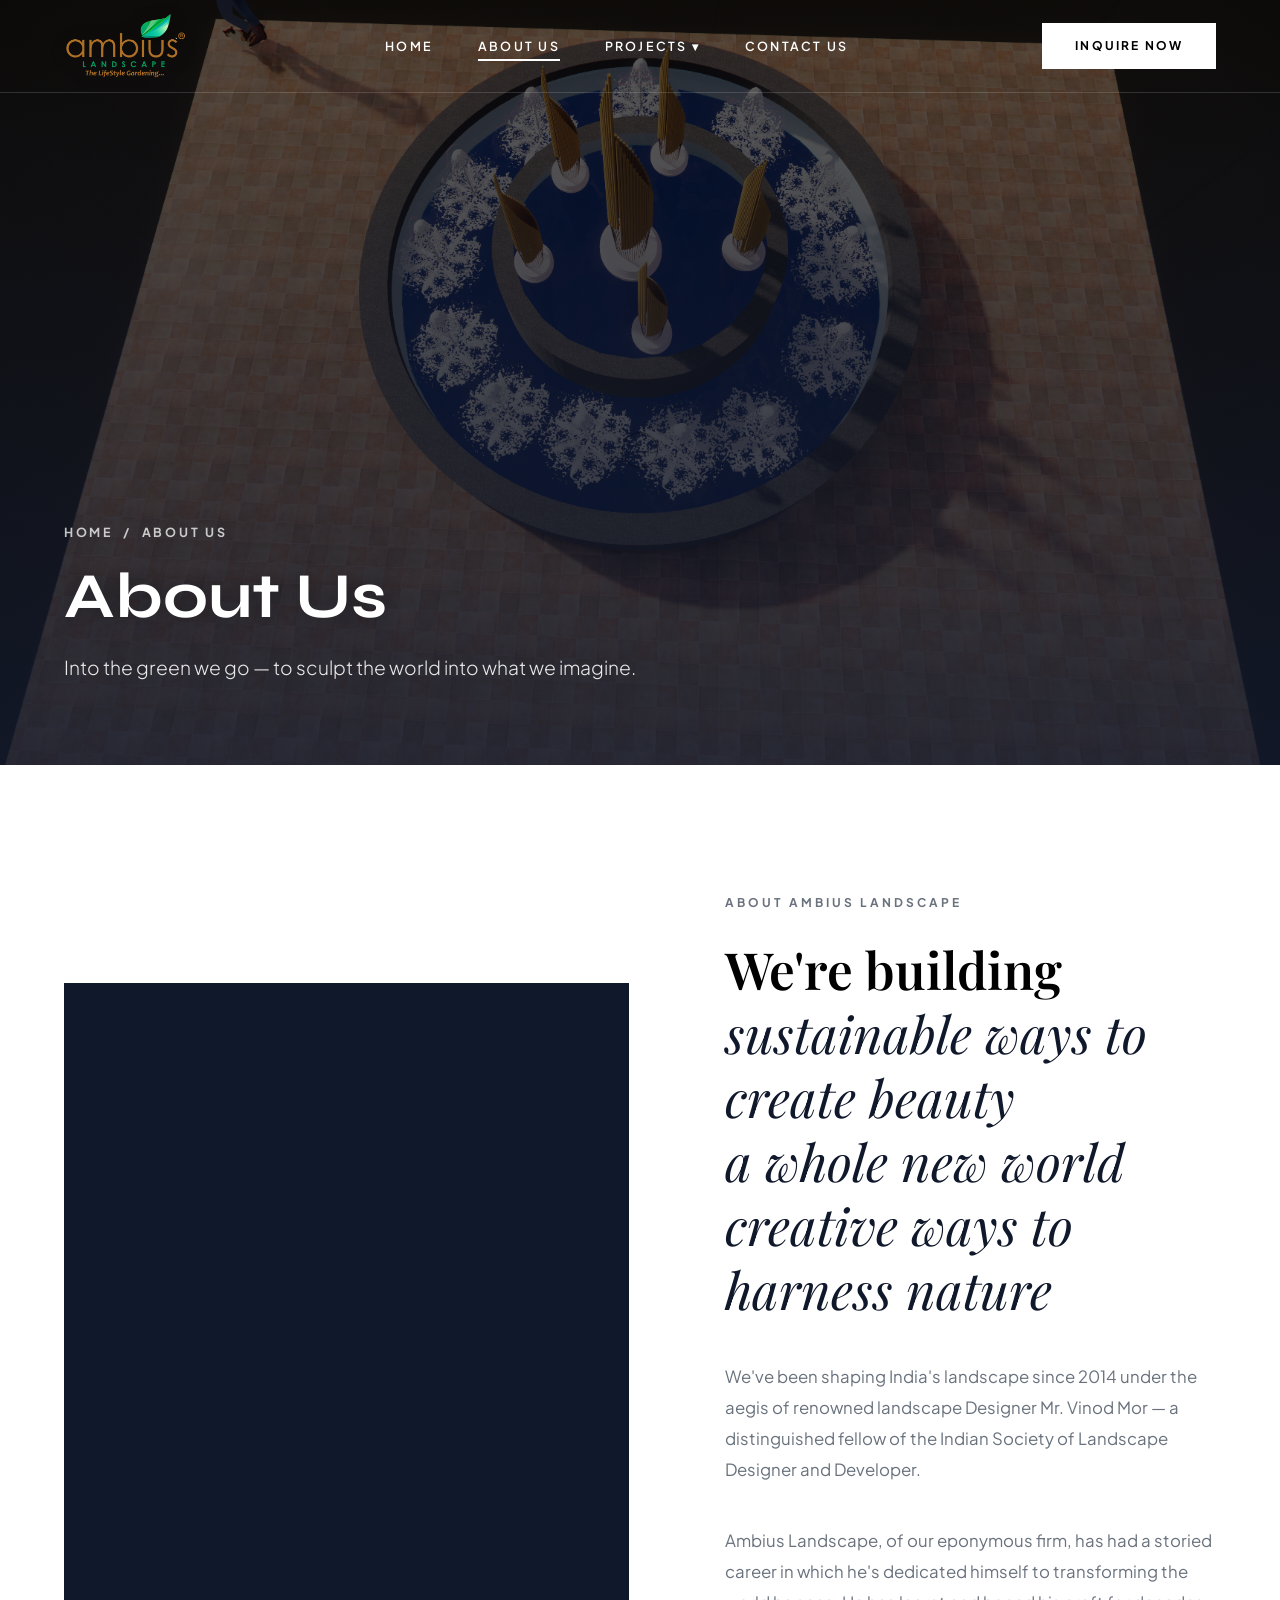
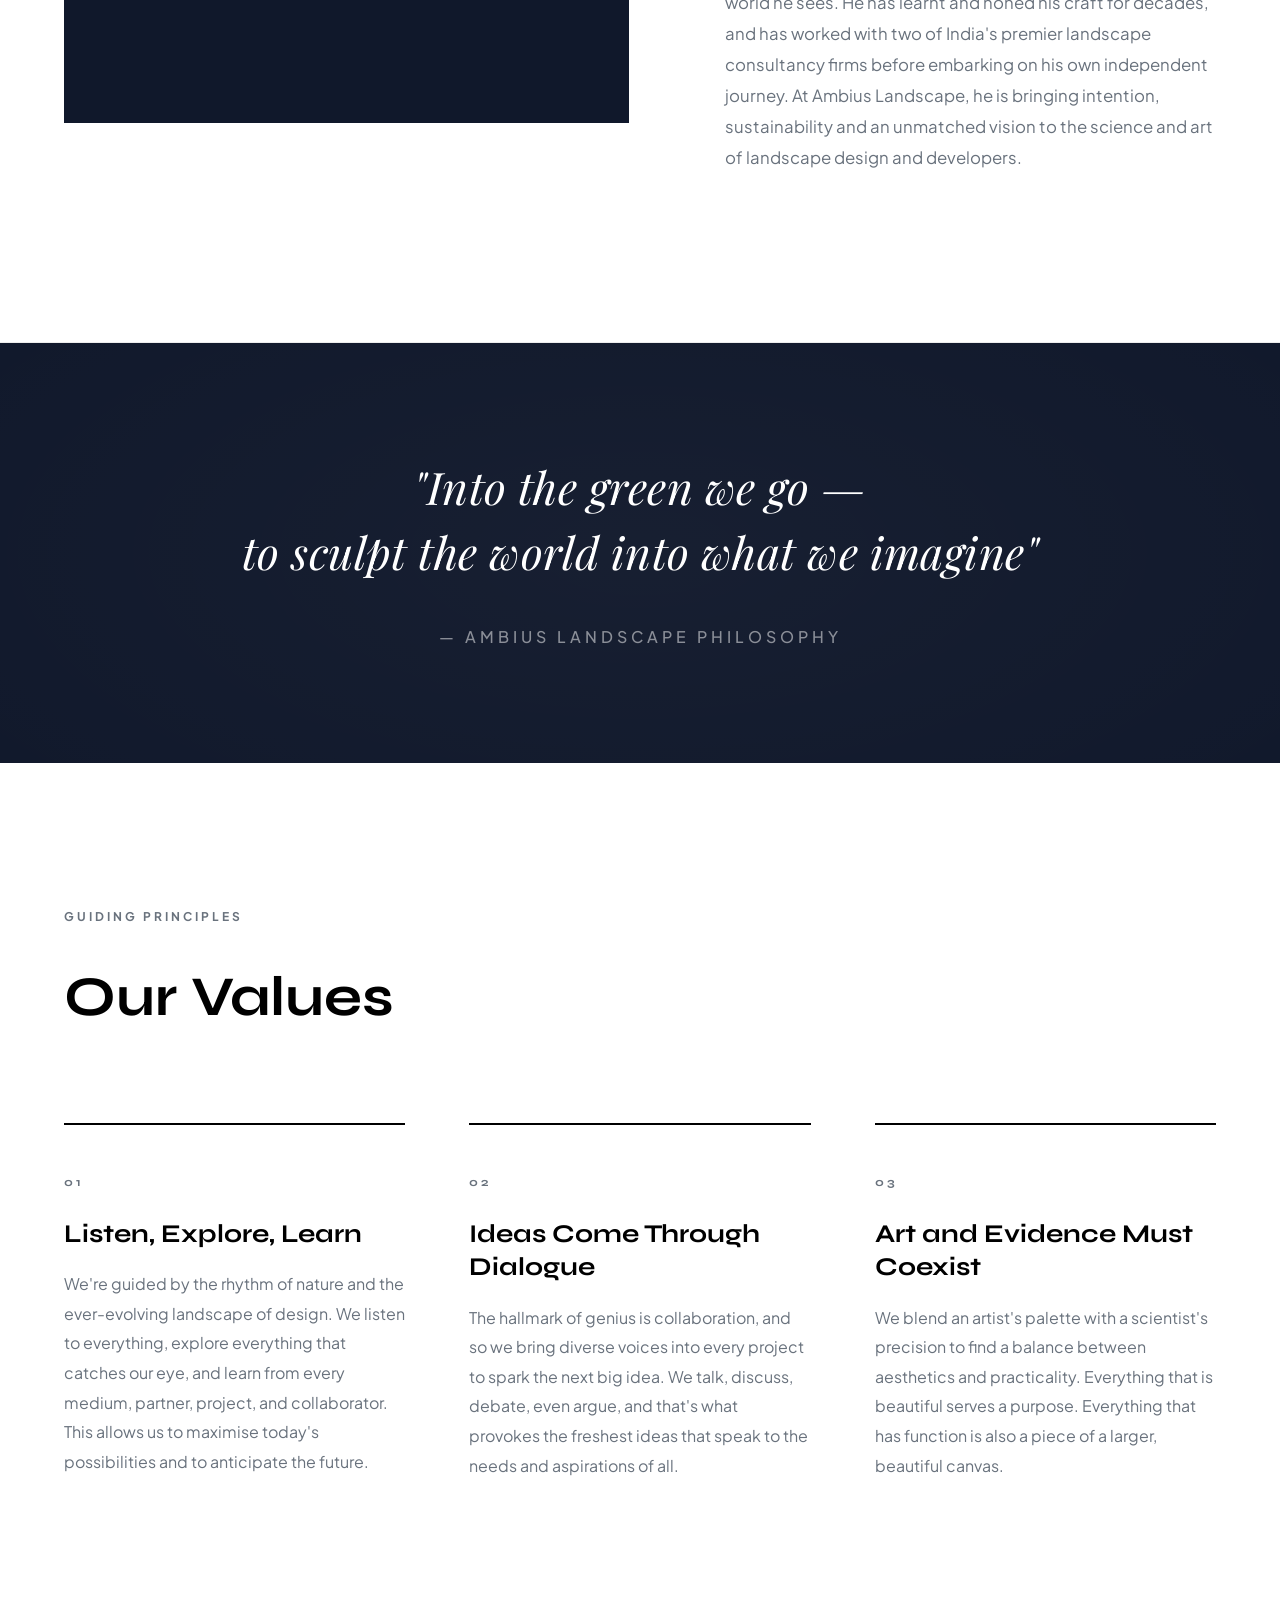
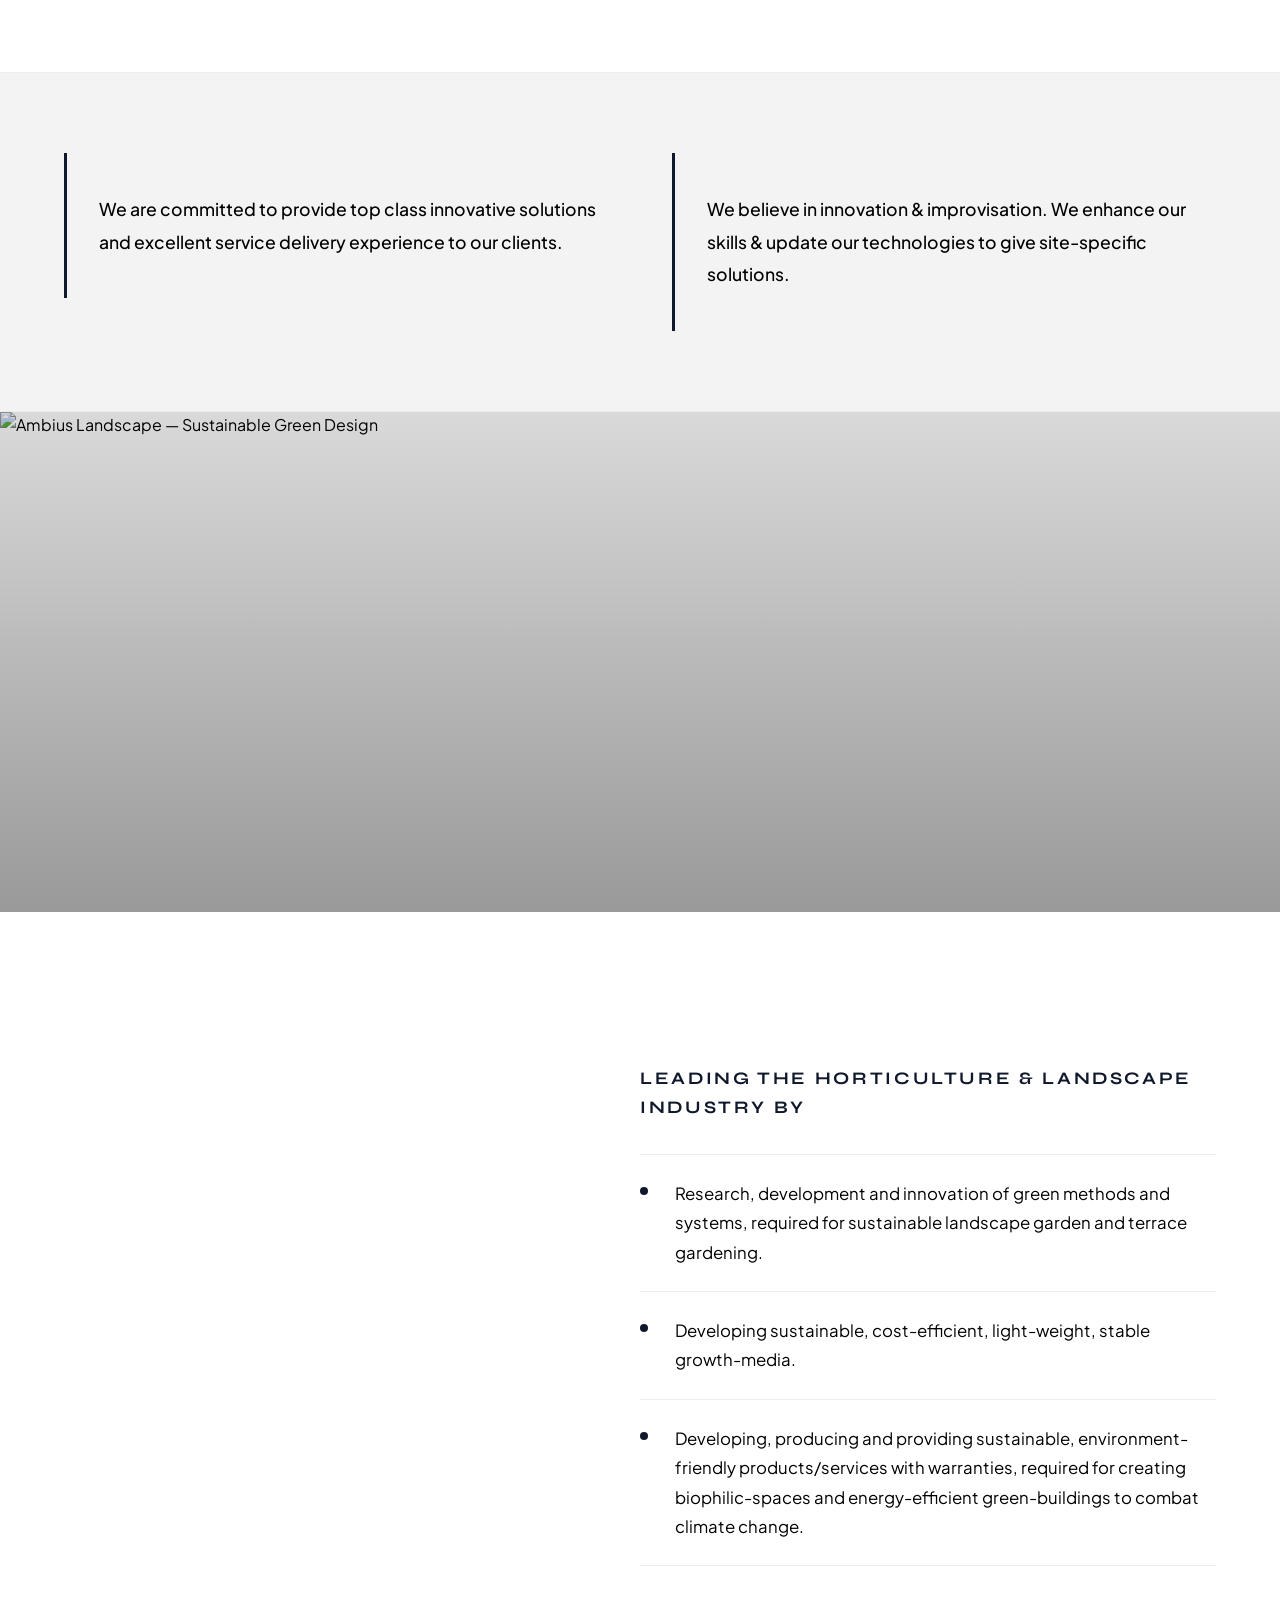
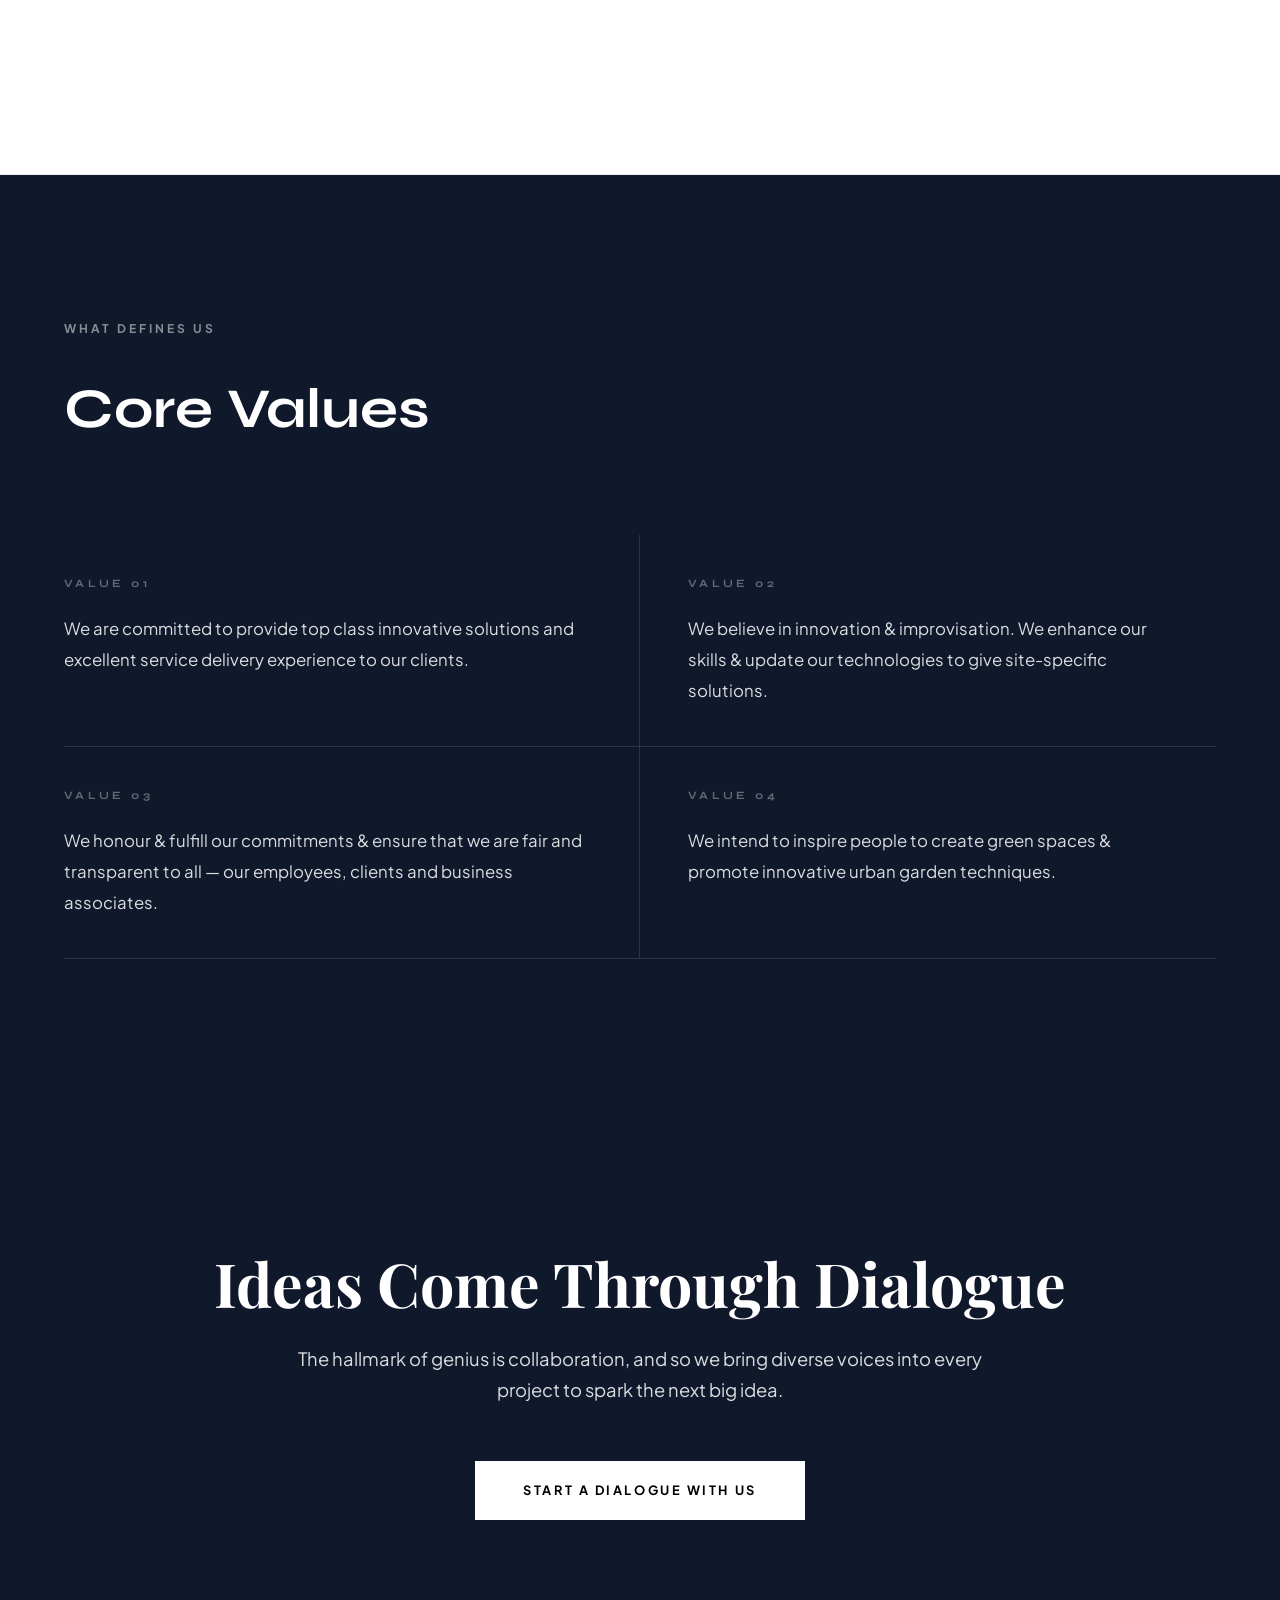
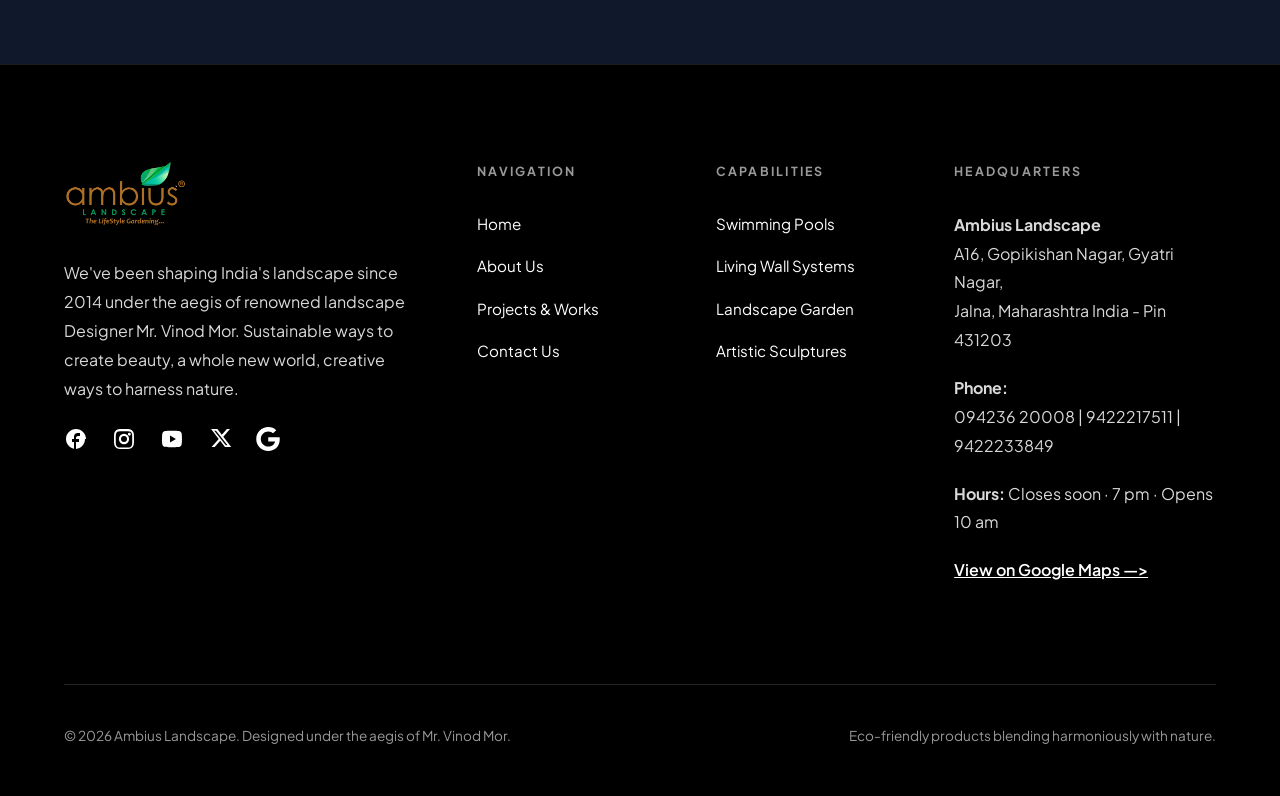
==== about.html @ 769fa080 "first commit" ====
<!DOCTYPE html>
<html lang="en">
<head>
    <meta charset="UTF-8">
    <meta name="viewport" content="width=device-width, initial-scale=1.0">
    <title>About Us | Ambius Landscape - Designed Under Mr. Vinod Mor</title>
    <meta name="description" content="We're building sustainable ways to create beauty, a whole new world, and creative ways to harness nature. Shaping India's landscape since 2014 under Mr. Vinod Mor.">
    <link rel="stylesheet" href="style.css">
    <style>
        /* ===== ABOUT PAGE SPECIFIC STYLES ===== */

        /* --- Poetic Statement Banner --- */
        .about-poetic-banner {
            padding: 7rem 5%;
            background: var(--color-navy);
            text-align: center;
            position: relative;
            overflow: hidden;
        }
        .about-poetic-banner::before {
            content: '';
            position: absolute;
            top: -50%;
            left: -25%;
            width: 150%;
            height: 200%;
            background: radial-gradient(ellipse at center, rgba(255,255,255,0.03) 0%, transparent 70%);
            pointer-events: none;
        }
        .about-poetic-banner .poetic-text {
            font-family: var(--font-serif);
            font-size: 2.8rem;
            font-weight: 400;
            font-style: italic;
            color: var(--color-white);
            line-height: 1.45;
            max-width: 800px;
            margin: 0 auto;
            letter-spacing: 0.01em;
        }
        .about-poetic-banner .poetic-sub {
            font-family: var(--font-main);
            font-size: 1rem;
            font-weight: 500;
            letter-spacing: 0.25em;
            text-transform: uppercase;
            color: rgba(255,255,255,0.5);
            margin-top: 2.5rem;
        }

        /* --- Our Values Section --- */
        .about-values-section {
            padding: 9rem 5%;
            background: var(--color-white);
            border-bottom: 1px solid var(--color-border);
        }
        .about-values-header {
            max-width: 700px;
            margin-bottom: 5rem;
        }
        .about-values-header h2 {
            font-family: var(--font-heading);
            font-size: 3.5rem;
            color: var(--color-black);
            margin-bottom: 1rem;
        }
        .about-values-grid {
            display: grid;
            grid-template-columns: repeat(3, 1fr);
            gap: 4rem;
            max-width: 1450px;
            margin: 0 auto;
        }
        .about-value-card {
            position: relative;
            padding: 3rem 0;
            border-top: 2px solid var(--color-black);
        }
        .about-value-card .value-number {
            font-family: var(--font-heading);
            font-size: 0.75rem;
            font-weight: 700;
            letter-spacing: 0.25em;
            text-transform: uppercase;
            color: var(--color-muted);
            margin-bottom: 1.5rem;
            display: block;
        }
        .about-value-card h3 {
            font-family: var(--font-heading);
            font-size: 1.6rem;
            font-weight: 700;
            color: var(--color-black);
            margin-bottom: 1.2rem;
            line-height: 1.3;
        }
        .about-value-card p {
            font-size: 1rem;
            color: var(--color-muted);
            line-height: 1.85;
        }

        /* --- Commitment Strip --- */
        .about-commitment-strip {
            padding: 5rem 5%;
            background: var(--color-surface-1);
            border-bottom: 1px solid var(--color-border);
        }
        .commitment-grid {
            display: grid;
            grid-template-columns: 1fr 1fr;
            gap: 4rem;
            max-width: 1450px;
            margin: 0 auto;
            align-items: start;
        }
        .commitment-card {
            padding: 2.5rem 0;
            border-left: 3px solid var(--color-navy);
            padding-left: 2rem;
        }
        .commitment-card p {
            font-size: 1.1rem;
            color: var(--color-text-main);
            line-height: 1.85;
            font-weight: 500;
        }

        /* --- Mission Section --- */
        .about-mission-section {
            padding: 9rem 5%;
            background: var(--color-white);
            border-bottom: 1px solid var(--color-border);
        }
        .mission-layout {
            display: grid;
            grid-template-columns: 1fr 1.2fr;
            gap: 6rem;
            max-width: 1450px;
            margin: 0 auto;
            align-items: start;
        }
        .mission-left {
            position: sticky;
            top: 120px;
        }
        .mission-left h2 {
            font-family: var(--font-heading);
            font-size: 3.5rem;
            color: var(--color-black);
            margin-bottom: 2rem;
            line-height: 1.15;
        }
        .mission-left .mission-statement {
            font-size: 1.15rem;
            color: var(--color-muted);
            line-height: 1.85;
            margin-bottom: 2rem;
        }
        .mission-right {
            padding-top: 0.5rem;
        }
        .mission-right h3 {
            font-family: var(--font-heading);
            font-size: 1.1rem;
            font-weight: 700;
            letter-spacing: 0.15em;
            text-transform: uppercase;
            color: var(--color-navy);
            margin-bottom: 2rem;
        }
        .mission-bullet-list {
            list-style: none;
            padding: 0;
            margin: 0 0 4rem 0;
        }
        .mission-bullet-list li {
            position: relative;
            padding: 1.5rem 0 1.5rem 2.2rem;
            font-size: 1.05rem;
            color: var(--color-text-main);
            line-height: 1.75;
            border-bottom: 1px solid var(--color-border);
        }
        .mission-bullet-list li:first-child {
            border-top: 1px solid var(--color-border);
        }
        .mission-bullet-list li::before {
            content: '';
            position: absolute;
            left: 0;
            top: 2rem;
            width: 8px;
            height: 8px;
            background: var(--color-navy);
            border-radius: 50%;
        }

        /* --- Core Values Section --- */
        .about-core-values-section {
            padding: 9rem 5%;
            background: var(--color-navy);
            color: var(--color-white);
        }
        .core-values-header {
            max-width: 700px;
            margin-bottom: 5rem;
        }
        .core-values-header .section-tag {
            color: rgba(255,255,255,0.5);
        }
        .core-values-header h2 {
            font-family: var(--font-heading);
            font-size: 3.5rem;
            color: var(--color-white);
            margin-bottom: 1rem;
        }
        .core-values-list {
            display: grid;
            grid-template-columns: 1fr 1fr;
            gap: 0;
            max-width: 1450px;
            margin: 0 auto;
        }
        .core-value-item {
            padding: 2.5rem 2.5rem 2.5rem 0;
            border-bottom: 1px solid rgba(255,255,255,0.12);
            position: relative;
            transition: background 0.35s ease;
        }
        .core-value-item:nth-child(odd) {
            border-right: 1px solid rgba(255,255,255,0.12);
            padding-right: 3rem;
        }
        .core-value-item:nth-child(even) {
            padding-left: 3rem;
        }
        .core-value-item .cv-number {
            font-family: var(--font-heading);
            font-size: 0.7rem;
            font-weight: 700;
            letter-spacing: 0.3em;
            color: rgba(255,255,255,0.35);
            margin-bottom: 1.2rem;
            display: block;
        }
        .core-value-item p {
            font-size: 1.05rem;
            color: rgba(255,255,255,0.85);
            line-height: 1.85;
        }

        /* --- Image Divider --- */
        .about-image-divider {
            height: 500px;
            width: 100%;
            position: relative;
            overflow: hidden;
        }
        .about-image-divider img {
            width: 100%;
            height: 100%;
            object-fit: cover;
            display: block;
        }
        .about-image-divider .divider-overlay {
            position: absolute;
            top: 0;
            left: 0;
            width: 100%;
            height: 100%;
            background: linear-gradient(to bottom, rgba(0,0,0,0.15), rgba(0,0,0,0.4));
            display: flex;
            align-items: center;
            justify-content: center;
        }
        .about-image-divider .divider-overlay p {
            font-family: var(--font-serif);
            font-size: 2.6rem;
            color: var(--color-white);
            font-style: italic;
            text-align: center;
            max-width: 700px;
            line-height: 1.4;
            padding: 0 2rem;
        }

        /* ===== RESPONSIVE ===== */
        @media (max-width: 1100px) {
            .about-values-grid {
                grid-template-columns: 1fr;
                gap: 0;
            }
            .commitment-grid {
                grid-template-columns: 1fr;
                gap: 2rem;
            }
            .mission-layout {
                grid-template-columns: 1fr;
                gap: 3rem;
            }
            .mission-left {
                position: static;
            }
            .core-values-list {
                grid-template-columns: 1fr;
            }
            .core-value-item:nth-child(odd) {
                border-right: none;
                padding-right: 0;
            }
            .core-value-item:nth-child(even) {
                padding-left: 0;
            }
            .about-poetic-banner .poetic-text {
                font-size: 2rem;
            }
        }
        @media (max-width: 768px) {
            .about-values-header h2,
            .mission-left h2,
            .core-values-header h2 {
                font-size: 2.2rem;
            }
            .about-poetic-banner {
                padding: 5rem 4%;
            }
            .about-poetic-banner .poetic-text {
                font-size: 1.5rem;
            }
            .about-poetic-banner .poetic-sub {
                font-size: 0.8rem;
            }
            .about-values-section {
                padding: 4rem 4%;
            }
            .about-values-header {
                margin-bottom: 3rem;
            }
            .about-value-card {
                padding: 2rem 0;
            }
            .about-value-card h3 {
                font-size: 1.3rem;
            }
            .about-value-card p {
                font-size: 0.9rem;
            }
            .about-commitment-strip {
                padding: 3rem 4%;
            }
            .commitment-card {
                padding: 1.5rem 0 1.5rem 1.5rem;
            }
            .commitment-card p {
                font-size: 0.95rem;
            }
            .about-image-divider {
                height: 300px;
            }
            .about-image-divider .divider-overlay p {
                font-size: 1.5rem;
            }
            .about-mission-section {
                padding: 4rem 4%;
            }
            .mission-left h2 {
                font-size: 2.2rem;
            }
            .mission-left .mission-statement {
                font-size: 1rem;
            }
            .mission-right h3 {
                font-size: 0.95rem;
            }
            .mission-bullet-list li {
                font-size: 0.92rem;
                padding: 1.2rem 0 1.2rem 1.8rem;
            }
            .about-core-values-section {
                padding: 4rem 4%;
            }
            .core-values-header {
                margin-bottom: 3rem;
            }
            .core-value-item {
                padding: 2rem 0;
            }
            .core-value-item p {
                font-size: 0.92rem;
            }
        }
        @media (max-width: 480px) {
            .about-values-header h2,
            .mission-left h2,
            .core-values-header h2 {
                font-size: 1.8rem;
            }
            .about-poetic-banner .poetic-text {
                font-size: 1.25rem;
            }
            .about-image-divider {
                height: 240px;
            }
            .about-image-divider .divider-overlay p {
                font-size: 1.2rem;
            }
            .about-value-card h3 {
                font-size: 1.15rem;
            }
        }
    </style>
</head>
<body>

    <!-- 1-SECOND SOOTHING MINIMALIST LOADING SCREEN -->
    <div id="ambius-loader">
        <div class="loader-content">
            <h1 class="loader-title">Ambius</h1>
        </div>
    </div>

    <!-- TRANSPARENT NAVBAR -->
    <nav class="navbar">
        <a href="index.html" class="nav-brand">
            <img src="ambius-data/1logo.png" alt="Ambius Logo" class="nav-logo-img" onerror="this.style.display='none'">
        </a>
        <ul class="nav-links">
            <li><a href="index.html" class="nav-link">Home</a></li>
            <li><a href="about.html" class="nav-link active">About Us</a></li>
            <li class="nav-dropdown">
                <a href="swimming-pools.html" class="nav-link">Projects ▾</a>
                <ul class="dropdown-menu">
                    <li><a href="swimming-pools.html">Swimming Pools</a></li>
                    <li><a href="water-fountains.html">Water Fountains</a></li>
                    <li><a href="sculptures.html">Artistic Sculptures</a></li>
                    <li><a href="planter-pots.html">Planter Pots</a></li>
                    <li><a href="gardening.html">Gardening</a></li>
                    <li><a href="landscape-design.html">Landscape Design</a></li>
                    <li><a href="living-wall-systems.html">Living Wall Systems</a></li>
                </ul>
            </li>
            <li><a href="contact.html" class="nav-link">Contact Us</a></li>
        </ul>
        <a href="contact.html" class="nav-cta">Inquire Now</a>
        <button class="nav-hamburger" aria-label="Toggle Menu">
            <span></span>
            <span></span>
            <span></span>
        </button>
    </nav>

    <!-- MOBILE NAVIGATION OVERLAY -->
    <div class="mobile-nav-overlay" id="mobile-nav-overlay">
        <a href="index.html">Home</a>
        <a href="about.html" class="active">About Us</a>
        <a href="swimming-pools.html">Projects</a>
        <a href="swimming-pools.html" class="mobile-sublink">- Swimming Pools</a>
        <a href="water-fountains.html" class="mobile-sublink">- Water Fountains</a>
        <a href="sculptures.html" class="mobile-sublink">- Artistic Sculptures</a>
        <a href="planter-pots.html" class="mobile-sublink">- Planter Pots</a>
        <a href="gardening.html" class="mobile-sublink">- Gardening</a>
        <a href="landscape-design.html" class="mobile-sublink">- Landscape Design</a>
        <a href="living-wall-systems.html" class="mobile-sublink">- Living Wall Systems</a>
        <a href="contact.html">Contact Us</a>
        <a href="contact.html">Inquire Now</a>
    </div>

    <!-- ==========================================================================
         55vh ARCHITECTURAL PAGE HERO WITH BACKGROUND IMAGE & BREADCRUMB
         ========================================================================== -->
    <header class="page-hero-banner">
        <img src="ambius-data/website data/landscape design/landdesign6.png" alt="About Us" class="page-hero-bg">
        <div class="page-hero-overlay"></div>
        <div class="page-hero-content text-reveal-up">
            <div class="page-breadcrumb">
                <a href="index.html">Home</a> <span>/</span> <span>About Us</span>
            </div>
            <h1 class="page-hero-title">About Us</h1>
            <p class="page-hero-desc">
                Into the green we go — to sculpt the world into what we imagine.
            </p>
        </div>
    </header>

    <!-- ==========================================================================
         MAIN ABOUT US EDITORIAL SECTION — FOUNDER & INTRODUCTION
         ========================================================================== -->
    <section class="about-editorial-section" style="background: var(--color-white);">
        <div class="about-editorial-grid">
            <div class="about-img-container">
                <div class="reveal-wrapper anim-curtain-navy" style="height: 100%; width: 100%;">
                    <img src="ambius-data/owner.jpeg" alt="Mr. Vinod Mor - Landscape Designer" onerror="this.src='ambius-data/website data/landscape design/landdesign5.png'">
                </div>
            </div>

            <div class="text-reveal-right">
                <span class="section-tag">ABOUT AMBIUS LANDSCAPE</span>
                <h2 class="user-exact-quote">
                    We're building
                    <span>sustainable ways to create beauty</span>
                    <span>a whole new world</span>
                    <span>creative ways to harness nature</span>
                </h2>
                <p class="about-editorial-desc">
                    We've been shaping India's landscape since 2014 under the aegis of renowned landscape Designer Mr. Vinod Mor — a distinguished fellow of the Indian Society of Landscape Designer and Developer.
                </p>
                <p class="about-editorial-desc">
                    Ambius Landscape, of our eponymous firm, has had a storied career in which he's dedicated himself to transforming the world he sees. He has learnt and honed his craft for decades, and has worked with two of India's premier landscape consultancy firms before embarking on his own independent journey. At Ambius Landscape, he is bringing intention, sustainability and an unmatched vision to the science and art of landscape design and developers.
                </p>
            </div>
        </div>
    </section>

    <!-- ==========================================================================
         POETIC STATEMENT BANNER — "INTO THE GREEN WE GO"
         ========================================================================== -->
    <section class="about-poetic-banner">
        <div class="text-reveal-up">
            <p class="poetic-text">
                "Into the green we go —<br>to sculpt the world into what we imagine"
            </p>
            <p class="poetic-sub">— Ambius Landscape Philosophy</p>
        </div>
    </section>

    <!-- ==========================================================================
         OUR VALUES SECTION — 3 COLUMNS
         ========================================================================== -->
    <section class="about-values-section">
        <div class="about-values-header text-reveal-up">
            <span class="section-tag">GUIDING PRINCIPLES</span>
            <h2>Our Values</h2>
        </div>

        <div class="about-values-grid">
            <div class="about-value-card text-reveal-up">
                <span class="value-number">01</span>
                <h3>Listen, Explore, Learn</h3>
                <p>
                    We're guided by the rhythm of nature and the ever-evolving landscape of design. We listen to everything, explore everything that catches our eye, and learn from every medium, partner, project, and collaborator. This allows us to maximise today's possibilities and to anticipate the future.
                </p>
            </div>

            <div class="about-value-card text-reveal-up" style="transition-delay: 0.15s;">
                <span class="value-number">02</span>
                <h3>Ideas Come Through Dialogue</h3>
                <p>
                    The hallmark of genius is collaboration, and so we bring diverse voices into every project to spark the next big idea. We talk, discuss, debate, even argue, and that's what provokes the freshest ideas that speak to the needs and aspirations of all.
                </p>
            </div>

            <div class="about-value-card text-reveal-up" style="transition-delay: 0.3s;">
                <span class="value-number">03</span>
                <h3>Art and Evidence Must Coexist</h3>
                <p>
                    We blend an artist's palette with a scientist's precision to find a balance between aesthetics and practicality. Everything that is beautiful serves a purpose. Everything that has function is also a piece of a larger, beautiful canvas.
                </p>
            </div>
        </div>
    </section>

    <!-- ==========================================================================
         COMMITMENT STRIP — TWO BOLD STATEMENTS
         ========================================================================== -->
    <section class="about-commitment-strip">
        <div class="commitment-grid">
            <div class="commitment-card text-reveal-up">
                <p>We are committed to provide top class innovative solutions and excellent service delivery experience to our clients.</p>
            </div>
            <div class="commitment-card text-reveal-up" style="transition-delay: 0.15s;">
                <p>We believe in innovation &amp; improvisation. We enhance our skills &amp; update our technologies to give site-specific solutions.</p>
            </div>
        </div>
    </section>

    <!-- ==========================================================================
         FULL-WIDTH IMAGE DIVIDER
         ========================================================================== -->
    <div class="about-image-divider">
        <img src="ambius-data/website data/landscape design/landdesign8.png" alt="Ambius Landscape — Sustainable Green Design">
        <div class="divider-overlay"></div>
    </div>

    <!-- ==========================================================================
         MISSION & LEADING THE INDUSTRY SECTION
         ========================================================================== -->
    <section class="about-mission-section">
        <div class="mission-layout">
            <div class="mission-left text-reveal-up">
                <span class="section-tag">OUR PURPOSE</span>
                <h2>Mission</h2>
                <p class="mission-statement">
                    Ambius Landscape is committed to the creation and delivery of eco-friendly products that blend harmoniously with nature. Ambius Landscape aims to make these sustainable green technologies a safe, easy and reliable way for the benefit of future generations &amp; environment.
                </p>
            </div>

            <div class="mission-right text-reveal-up" style="transition-delay: 0.15s;">
                <h3>Leading the Horticulture &amp; Landscape Industry by</h3>
                <ul class="mission-bullet-list">
                    <li>Research, development and innovation of green methods and systems, required for sustainable landscape garden and terrace gardening.</li>
                    <li>Developing sustainable, cost-efficient, light-weight, stable growth-media.</li>
                    <li>Developing, producing and providing sustainable, environment-friendly products/services with warranties, required for creating biophilic-spaces and energy-efficient green-buildings to combat climate change.</li>
                </ul>
            </div>
        </div>
    </section>

    <!-- ==========================================================================
         CORE VALUES — DARK NAVY GRID
         ========================================================================== -->
    <section class="about-core-values-section">
        <div class="core-values-header text-reveal-up">
            <span class="section-tag">WHAT DEFINES US</span>
            <h2>Core Values</h2>
        </div>

        <div class="core-values-list">
            <div class="core-value-item text-reveal-up">
                <span class="cv-number">VALUE 01</span>
                <p>We are committed to provide top class innovative solutions and excellent service delivery experience to our clients.</p>
            </div>

            <div class="core-value-item text-reveal-up" style="transition-delay: 0.1s;">
                <span class="cv-number">VALUE 02</span>
                <p>We believe in innovation &amp; improvisation. We enhance our skills &amp; update our technologies to give site-specific solutions.</p>
            </div>

            <div class="core-value-item text-reveal-up" style="transition-delay: 0.2s;">
                <span class="cv-number">VALUE 03</span>
                <p>We honour &amp; fulfill our commitments &amp; ensure that we are fair and transparent to all — our employees, clients and business associates.</p>
            </div>

            <div class="core-value-item text-reveal-up" style="transition-delay: 0.3s;">
                <span class="cv-number">VALUE 04</span>
                <p>We intend to inspire people to create green spaces &amp; promote innovative urban garden techniques.</p>
            </div>
        </div>
    </section>

    <!-- ==========================================================================
         CTA BANNER — DIALOGUE
         ========================================================================== -->
    <section class="editorial-cta-banner text-reveal-up">
        <h2>Ideas Come Through Dialogue</h2>
        <p>
            The hallmark of genius is collaboration, and so we bring diverse voices into every project to spark the next big idea.
        </p>
        <a href="contact.html" class="btn-cta-white">Start a Dialogue With Us</a>
    </section>

    <!-- ==========================================================================
         FOOTER
         ========================================================================== -->
    <footer class="ed-footer">
        <div class="ed-footer-grid">
            <div class="ed-footer-col">
                <a href="index.html" class="nav-brand" style="margin-bottom: 2rem;">
                    <img src="ambius-data/1logo.png" alt="Ambius Logo" class="nav-logo-img" onerror="this.style.display='none'">
                </a>
                <p>
                    We've been shaping India's landscape since 2014 under the aegis of renowned landscape Designer Mr. Vinod Mor. Sustainable ways to create beauty, a whole new world, creative ways to harness nature.
                </p>
                <div style="display: flex; gap: 1.5rem; margin-top: 1.5rem;">
                    <a href="https://www.facebook.com/ambiuslandscape/" target="_blank" aria-label="Facebook" style="color: #FFFFFF;">
                        <svg width="24" height="24" viewBox="0 0 24 24" fill="currentColor" xmlns="http://www.w3.org/2000/svg"><path d="M22 12c0-5.52-4.48-10-10-10S2 6.48 2 12c0 4.84 3.44 8.87 8 9.8V15H8v-3h2V9.5C10 7.57 11.57 6 13.5 6H16v3h-2c-1.1 0-2 .9-2 2v1h3v3h-3v6.95c5.05-.5 9-4.76 9-9.95z"/></svg>
                    </a>
                    <a href="https://www.instagram.com/ambiuslandscape/" target="_blank" aria-label="Instagram" style="color: #FFFFFF;">
                        <svg width="24" height="24" viewBox="0 0 24 24" fill="currentColor" xmlns="http://www.w3.org/2000/svg"><path d="M12 2c2.717 0 3.056.01 4.122.06 1.065.05 1.79.217 2.428.465.66.254 1.216.598 1.772 1.153a4.908 4.908 0 0 1 1.153 1.772c.247.637.415 1.363.465 2.428.047 1.066.06 1.405.06 4.122 0 2.717-.01 3.056-.06 4.122-.05 1.065-.218 1.79-.465 2.428a4.883 4.883 0 0 1-1.153 1.772 4.915 4.915 0 0 1-1.772 1.153c-.637.247-1.363.415-2.428.465-1.066.047-1.405.06-4.122.06-2.717 0-3.056-.01-4.122-.06-1.065-.05-1.79-.218-2.428-.465a4.89 4.89 0 0 1-1.772-1.153 4.904 4.904 0 0 1-1.153-1.772c-.248-.637-.415-1.363-.465-2.428C2.013 15.056 2 14.717 2 12c0-2.717.01-3.056.06-4.122.05-1.066.217-1.79.465-2.428a4.88 4.88 0 0 1 1.153-1.772A4.897 4.897 0 0 1 5.45 2.525c.638-.248 1.362-.415 2.428-.465C8.944 2.013 9.283 2 12 2zm0 2.16c-2.67 0-3.003.01-4.058.058-.975.045-1.504.207-1.857.344-.467.182-.8.398-1.15.748-.35.35-.566.683-.748 1.15-.137.353-.3.882-.344 1.857-.048 1.055-.058 1.388-.058 4.058 0 2.67.01 3.003.058 4.058.045.975.207 1.504.344 1.857.182.466.399.8.748 1.15.35.35.683.566 1.15.748.353.137.882.3 1.857.344 1.054.048 1.388.058 4.058.058 2.67 0 3.003-.01 4.058-.058.975-.045 1.504-.207 1.857-.344.467-.182.8-.398 1.15-.748.35-.35.566-.683.748-1.15.137-.353.3-.882.344-1.857.048-1.055.058-1.388.058-4.058 0-2.67-.01-3.003-.058-4.058-.045-.975-.207-1.504-.344-1.857a3.097 3.097 0 0 0-.748-1.15 3.098 3.098 0 0 0-1.15-.748c-.353-.137-.882-.3-1.857-.344-1.055-.048-1.388-.058-4.058-.058zM12 6.865a5.135 5.135 0 1 1 0 10.27 5.135 5.135 0 0 1 0-10.27zm0 2.16a2.975 2.975 0 1 0 0 5.95 2.975 2.975 0 0 0 0-5.95zm5.338-3.205a1.44 1.44 0 1 1 0 2.88 1.44 1.44 0 0 1 0-2.88z"/></svg>
                    </a>
                    <a href="https://www.youtube.com/@Vinodmor/" target="_blank" aria-label="YouTube" style="color: #FFFFFF;">
                        <svg width="24" height="24" viewBox="0 0 24 24" fill="currentColor" xmlns="http://www.w3.org/2000/svg"><path d="M21.582 6.186a2.684 2.684 0 0 0-1.884-1.9C18.037 3.84 12 3.84 12 3.84s-6.037 0-7.698.446a2.684 2.684 0 0 0-1.884 1.9C2 7.864 2 12 2 12s0 4.136.418 5.814a2.684 2.684 0 0 0 1.884 1.9C5.963 20.16 12 20.16 12 20.16s6.037 0 7.698-.446a2.684 2.684 0 0 0 1.884-1.9C22 16.136 22 12 22 12s0-4.136-.418-5.814zM9.99 15.485V8.515L15.93 12l-5.94 3.485z"/></svg>
                    </a>
                    <a href="https://x.com/AmbiusL" target="_blank" aria-label="Twitter/X" style="color: #FFFFFF;">
                        <svg width="24" height="24" viewBox="0 0 24 24" fill="currentColor" xmlns="http://www.w3.org/2000/svg"><path d="M18.9 2H22l-6.7 7.7 7.9 10.4h-6.2l-4.8-6.3-5.5 6.3H3.6l7.1-8.1L3.1 2h6.3l4.4 5.8L18.9 2zm-1.1 16.2h1.7L8 3.7H6.2l11.6 14.5z"/></svg>
                    </a>
                    <a href="https://share.google/Mscf23kSKN2fpQ67I" target="_blank" aria-label="Google Business" style="color: #FFFFFF;">
                        <svg width="24" height="24" viewBox="0 0 24 24" fill="currentColor" xmlns="http://www.w3.org/2000/svg"><path d="M12.24 10.285V14.4h6.806c-.275 1.765-2.056 5.174-6.806 5.174-4.095 0-7.439-3.389-7.439-7.574s3.345-7.574 7.439-7.574c2.33 0 3.891.989 4.785 1.849l3.254-3.138C18.189 1.186 15.479 0 12.24 0c-6.635 0-12 5.365-12 12s5.365 12 12 12c6.926 0 11.52-4.869 11.52-11.726 0-.788-.085-1.39-.189-1.989H12.24z"/></svg>
                    </a>
                </div>
            </div>

            <div class="ed-footer-col">
                <h4>Navigation</h4>
                <ul class="ed-footer-links">
                    <li><a href="index.html">Home</a></li>
                    <li><a href="about.html">About Us</a></li>
                    <li><a href="swimming-pools.html">Projects & Works</a></li>
                    <li><a href="contact.html">Contact Us</a></li>
                </ul>
            </div>

            <div class="ed-footer-col">
                <h4>Capabilities</h4>
                <ul class="ed-footer-links">
                    <li><a href="swimming-pools.html">Swimming Pools</a></li>
                    <li><a href="living-wall-systems.html">Living Wall Systems</a></li>
                    <li><a href="landscape-design.html">Landscape Garden</a></li>
                    <li><a href="sculptures.html">Artistic Sculptures</a></li>
                </ul>
            </div>

            <div class="ed-footer-col">
                <h4>Headquarters</h4>
                <p>
                    <strong>Ambius Landscape</strong><br>
                    A16, Gopikishan Nagar, Gyatri Nagar,<br>
                    Jalna, Maharashtra India - Pin 431203
                </p>
                <p>
                    <strong>Phone:</strong><br>
                    094236 20008 | 9422217511 | 9422233849
                </p>
                <p>
                    <strong>Hours:</strong> Closes soon · 7 pm · Opens 10 am
                </p>
                <p style="margin-top: 1rem;">
                    <a href="https://maps.app.goo.gl/4oX7WUUzMGfr9oxDA" target="_blank" style="color: var(--color-white); text-decoration: underline; font-weight: 600;">View on Google Maps  —&gt;</a>
                </p>
            </div>
        </div>

        <div class="ed-footer-bottom">
            <p>&copy; 2026 Ambius Landscape. Designed under the aegis of Mr. Vinod Mor.</p>
            <p>Eco-friendly products blending harmoniously with nature.</p>
        </div>
    </footer>

    <script src="script.js"></script>
</body>
</html>
---- style.css ----
/* ==========================================================================
   AMBIUS LANDSCAPE - CASA PALERMO ARCHITECTURAL DESIGN SYSTEM
   Exact User Color Palette: #000000, #69727D, #10182B, #EDEDED, #F3F3F3, #F9F9F9, #FFFFFF
   ========================================================================== */

@import url('https://fonts.googleapis.com/css2?family=Plus+Jakarta+Sans:ital,wght@0,300;0,400;0,500;0,600;0,700;1,300;1,400&family=Syne:wght@400;500;600;700;800&family=Playfair+Display:ital,wght@0,400;0,600;1,400&display=swap');

:root {
    /* Exact Palette from colors.md */
    --color-black: #000000;
    --color-muted: #69727D;
    --color-navy: #10182B;
    --color-light-ash: #EDEDED;
    --color-surface-1: #F3F3F3;
    --color-surface-2: #F9F9F9;
    --color-white: #FFFFFF;

    /* Architectural Tokens */
    --color-border: #EDEDED;
    --color-border-dark: #69727D;
    --color-text-main: #000000;
    --color-text-muted: #69727D;
    --color-bg-main: #FFFFFF;
    
    /* Editorial Typography */
    --font-main: 'Plus Jakarta Sans', -apple-system, BlinkMacSystemFont, sans-serif;
    --font-heading: 'Syne', sans-serif;
    --font-serif: 'Playfair Display', serif;
    
    /* Easing & Transitions */
    --transition-reveal: 1.1s cubic-bezier(0.77, 0, 0.175, 1);
    --transition-smooth: 0.5s cubic-bezier(0.16, 1, 0.3, 1);
    --transition-fast: 0.25s ease;
}

* {
    margin: 0;
    padding: 0;
    box-sizing: border-box;
}

/* Custom cursor only on devices that have a fine pointer (mouse) */
@media (pointer: fine) {
    * {
        cursor: none !important;
    }
}

html {
    scroll-behavior: smooth;
    font-size: 16px;
    background-color: var(--color-white);
    color: var(--color-black);
    overflow-x: hidden;
}

body {
    font-family: var(--font-main);
    background-color: var(--color-white);
    color: var(--color-black);
    line-height: 1.65;
    overflow-x: hidden;
    position: relative;
    -webkit-font-smoothing: antialiased;
}

/* ==========================================================================
   1-SECOND SOOTHING MINIMALIST LOADING SCREEN ("AMBIUS" SIRF AMBIUS)
   ========================================================================== */
#ambius-loader {
    position: fixed;
    top: 0;
    left: 0;
    width: 100vw;
    height: 100vh;
    background: var(--color-white);
    display: flex;
    align-items: center;
    justify-content: center;
    z-index: 999999;
    transition: opacity 0.6s cubic-bezier(0.77, 0, 0.175, 1), transform 0.6s cubic-bezier(0.77, 0, 0.175, 1);
}

#ambius-loader.loaded {
    opacity: 0;
    pointer-events: none;
    transform: translateY(-20px);
}

.loader-content {
    text-align: center;
    position: relative;
}

.loader-title {
    font-family: var(--font-heading);
    font-size: 3.5rem;
    font-weight: 700;
    letter-spacing: 0.4em;
    color: var(--color-black);
    text-transform: uppercase;
    animation: loaderSoothingPulse 1s cubic-bezier(0.16, 1, 0.3, 1) infinite alternate;
}

@keyframes loaderSoothingPulse {
    0% {
        opacity: 0.25;
        transform: scale(0.98);
        letter-spacing: 0.35em;
    }
    100% {
        opacity: 1;
        transform: scale(1);
        letter-spacing: 0.45em;
    }
}

/* ==========================================================================
   ANIMATED CUSTOM CURSOR (EDITORIAL ARCHITECTURAL STYLE)
   ========================================================================== */
.cursor-dot {
    width: 6px;
    height: 6px;
    background-color: var(--color-black);
    position: fixed;
    border-radius: 50%;
    pointer-events: none;
    z-index: 10000000;
    transform: translate(-50%, -50%);
    transition: width 0.3s, height 0.3s, background-color 0.3s;
}

.cursor-ring {
    width: 36px;
    height: 36px;
    border: 1px solid rgba(0, 0, 0, 0.35);
    position: fixed;
    border-radius: 50%;
    pointer-events: none;
    z-index: 9999999;
    transform: translate(-50%, -50%);
    transition: width 0.35s ease, height 0.35s ease, border-color 0.35s ease, background-color 0.35s ease;
}

.dark-theme-cursor .cursor-dot {
    background-color: var(--color-white);
}

.dark-theme-cursor .cursor-ring {
    border-color: rgba(255, 255, 255, 0.4);
}

.cursor-hover .cursor-dot {
    width: 10px;
    height: 10px;
    background-color: var(--color-navy);
}

.cursor-hover .cursor-ring {
    width: 58px;
    height: 58px;
    border-color: var(--color-navy);
    background-color: rgba(16, 24, 43, 0.06);
}

/* ==========================================================================
   TRANSPARENT NAVBAR (CASA PALERMO SCREENSHOT STYLE)
   ========================================================================== */
.navbar {
    position: fixed;
    top: 0;
    left: 0;
    width: 100%;
    z-index: 10000;
    padding: 0.8rem 5%;
    display: flex;
    align-items: center;
    justify-content: space-between;
    background: transparent;
    transition: var(--transition-smooth);
    border-bottom: 1px solid rgba(255, 255, 255, 0.15);
}

.navbar.scrolled {
    padding: 0.5rem 5%;
    background: rgba(255, 255, 255, 0.94);
    backdrop-filter: blur(20px);
    -webkit-backdrop-filter: blur(20px);
    border-bottom: 1px solid var(--color-light-ash);
    box-shadow: 0 4px 20px rgba(0, 0, 0, 0.04);
}

.navbar.scrolled .nav-link {
    color: var(--color-text-main);
}

.navbar.scrolled .nav-title {
    color: var(--color-black);
}

.navbar.scrolled .nav-cta {
    background: var(--color-black);
    color: var(--color-white);
    border-color: var(--color-black);
}

/* ==========================================================================
   LOGO & BRANDING IN NAVBAR
   ========================================================================== */
.nav-brand {
    display: flex;
    align-items: center;
    gap: 12px;
    text-decoration: none;
}

.nav-logo-img {
    height: 66px;
    width: auto;
    transition: transform 0.4s cubic-bezier(0.16, 1, 0.3, 1), filter 0.4s ease;
    filter: drop-shadow(0 2px 8px rgba(0, 0, 0, 0.25));
}

.nav-brand:hover .nav-logo-img {
    transform: scale(1.06);
    filter: drop-shadow(0 4px 14px rgba(0, 0, 0, 0.35));
}

.nav-title {
    font-family: var(--font-heading);
    font-size: 1.2rem;
    font-weight: 700;
    letter-spacing: 0.15em;
    color: var(--color-white);
    text-transform: uppercase;
    transition: color 0.4s ease;
}

.nav-title span {
    font-weight: 400;
    color: var(--color-muted);
}

.nav-links {
    display: flex;
    align-items: center;
    gap: 2.8rem;
    list-style: none;
}

.nav-link {
    font-family: var(--font-main);
    font-size: 0.78rem;
    font-weight: 600;
    text-transform: uppercase;
    letter-spacing: 0.18em;
    color: var(--color-white);
    text-decoration: none;
    position: relative;
    padding: 0.4rem 0;
    transition: var(--transition-fast);
}

.nav-link::after {
    content: '';
    position: absolute;
    bottom: 0;
    left: 0;
    width: 0%;
    height: 1.5px;
    background: var(--color-black);
    transition: var(--transition-smooth);
}

.navbar:not(.scrolled) .nav-link::after {
    background: var(--color-white);
}

.nav-link:hover,
.nav-link.active {
    opacity: 1;
}

.nav-link:hover::after,
.nav-link.active::after {
    width: 100%;
}

.nav-cta {
    background: var(--color-white);
    color: var(--color-black);
    border: 1px solid var(--color-white);
    padding: 0.75rem 2rem;
    font-family: var(--font-main);
    font-size: 0.75rem;
    font-weight: 700;
    letter-spacing: 0.18em;
    text-transform: uppercase;
    text-decoration: none;
    transition: var(--transition-smooth);
    border-radius: 0px;
}

.nav-cta:hover {
    background: var(--color-navy);
    border-color: var(--color-navy);
    color: var(--color-white);
    transform: translateY(-2px);
}

/* ==========================================================================
   50VH-55VH INNER PAGE HERO BANNERS (BREADCRUMB, TITLE, TAGLINE + BG IMAGE)
   ========================================================================== */
.page-hero-banner {
    position: relative;
    height: 85vh;
    min-height: 580px;
    width: 100%;
    display: flex;
    align-items: flex-end;
    padding: 0 5% 5rem;
    background-color: var(--color-navy);
    overflow: hidden;
}

.page-hero-bg {
    position: absolute;
    top: 0;
    left: 0;
    width: 100%;
    height: 100%;
    object-fit: cover;
    object-position: center;
    filter: brightness(0.75);
    transform: scale(1.05);
    transition: transform 3s ease;
    z-index: 1;
}

.page-hero-banner:hover .page-hero-bg {
    transform: scale(1.08);
}

.page-hero-overlay {
    position: absolute;
    top: 0;
    left: 0;
    width: 100%;
    height: 100%;
    background: linear-gradient(180deg, rgba(0,0,0,0.5) 0%, rgba(16,24,43,0.85) 100%);
    z-index: 2;
}

.page-hero-content {
    position: relative;
    z-index: 5;
    max-width: 950px;
    color: var(--color-white);
}

.page-breadcrumb {
    font-family: var(--font-main);
    font-size: 0.78rem;
    font-weight: 700;
    letter-spacing: 0.22em;
    text-transform: uppercase;
    color: rgba(255, 255, 255, 0.75);
    margin-bottom: 1.2rem;
    display: flex;
    align-items: center;
    gap: 10px;
}

.page-breadcrumb a {
    color: rgba(255, 255, 255, 0.75);
    text-decoration: none;
    transition: color 0.3s ease;
}

.page-breadcrumb a:hover {
    color: var(--color-white);
    text-decoration: underline;
}

.page-hero-title {
    font-family: var(--font-heading);
    font-size: 4rem;
    font-weight: 700;
    color: var(--color-white);
    margin-bottom: 1.2rem;
    line-height: 1.1;
    text-shadow: 0 2px 20px rgba(0,0,0,0.3);
}

.page-hero-desc {
    font-size: 1.2rem;
    color: rgba(255, 255, 255, 0.9);
    line-height: 1.75;
    max-width: 780px;
    font-weight: 300;
}

/* ==========================================================================
   HERO CAROUSEL WITH AUTO ANIMATION
   ========================================================================== */
.hero-carousel {
    position: relative;
    height: 100vh;
    min-height: 720px;
    width: 100%;
    overflow: hidden;
    background: var(--color-black);
}

.hero-slide {
    position: absolute;
    top: 0;
    left: 0;
    width: 100%;
    height: 100%;
    opacity: 0;
    pointer-events: none;
    transition: opacity 1.1s cubic-bezier(0.77, 0, 0.175, 1);
    z-index: 1;
}

.hero-slide.active {
    opacity: 1;
    pointer-events: auto;
    z-index: 5;
}

.hero-bg-wrapper {
    position: absolute;
    top: 0;
    left: 0;
    width: 100%;
    height: 100%;
    overflow: hidden;
}

.hero-bg-image {
    width: 100%;
    height: 100%;
    object-fit: cover;
    object-position: center;
    filter: brightness(0.82);
    transform: scale(1.15);
    transition: transform 6s cubic-bezier(0.16, 1, 0.3, 1);
}

.hero-slide.active .hero-bg-image {
    transform: scale(1);
}

.hero-gradient-overlay {
    position: absolute;
    top: 0;
    left: 0;
    width: 100%;
    height: 100%;
    background: linear-gradient(180deg, rgba(0,0,0,0.3) 0%, rgba(0,0,0,0.1) 40%, rgba(16, 24, 43, 0.88) 100%);
    z-index: 2;
}

.hero-content {
    position: absolute;
    bottom: 6rem;
    left: 8%;
    right: 8%;
    z-index: 6;
    max-width: 900px;
    color: var(--color-white);
}

.hero-title {
    font-family: var(--font-heading);
    font-size: 5rem;
    font-weight: 700;
    line-height: 1.08;
    letter-spacing: -0.02em;
    color: var(--color-white);
    margin-bottom: 1.2rem;
    text-shadow: 0 4px 30px rgba(0,0,0,0.4);
    transform: translateY(30px);
    opacity: 0;
    transition: transform 0.9s cubic-bezier(0.16, 1, 0.3, 1) 0.2s, opacity 0.9s ease 0.2s;
}

.hero-slide.active .hero-title {
    transform: translateY(0);
    opacity: 1;
}

.hero-subtitle {
    font-size: 1.25rem;
    color: rgba(255, 255, 255, 0.9);
    max-width: 720px;
    font-weight: 300;
    line-height: 1.7;
    margin-bottom: 0;
    transform: translateY(25px);
    opacity: 0;
    transition: transform 0.9s cubic-bezier(0.16, 1, 0.3, 1) 0.35s, opacity 0.9s ease 0.35s;
}

.hero-slide.active .hero-subtitle {
    transform: translateY(0);
    opacity: 1;
}

/* ==========================================================================
   VERTICALLY CENTERED LEFT & RIGHT ARROWS (LEFT: 3%, RIGHT: 3%)
   ========================================================================== */
.hero-arrow-btn {
    position: absolute;
    top: 50%;
    transform: translateY(-50%);
    z-index: 15;
    width: 60px;
    height: 60px;
    border-radius: 50%;
    background: rgba(255, 255, 255, 0.15);
    border: 1px solid rgba(255, 255, 255, 0.35);
    color: var(--color-white);
    display: flex;
    align-items: center;
    justify-content: center;
    font-size: 1.6rem;
    transition: var(--transition-smooth);
    backdrop-filter: blur(12px);
    -webkit-backdrop-filter: blur(12px);
    box-shadow: 0 8px 32px rgba(0, 0, 0, 0.2);
}

#hero-prev {
    left: 2.5%;
}

#hero-next {
    right: 2.5%;
}

.hero-arrow-btn:hover {
    background: var(--color-white);
    color: var(--color-black);
    border-color: var(--color-white);
    transform: translateY(-50%) scale(1.12);
    box-shadow: 0 10px 40px rgba(255, 255, 255, 0.3);
}

/* ==========================================================================
   DYNAMIC GLASSY CIRCULAR DOTS AT THE BOTTOM
   (Transparent container with circular dots)
   ========================================================================== */
.hero-dots-glassy {
    position: absolute;
    bottom: 2.2rem;
    left: 50%;
    transform: translateX(-50%);
    z-index: 15;
    display: flex;
    align-items: center;
    gap: 14px;
    background: transparent;
    border: none;
    padding: 0;
    box-shadow: none;
}

.hero-circle-dot {
    width: 10px;
    height: 10px;
    border-radius: 50%;
    background: rgba(255, 255, 255, 0.5);
    border: none;
    transition: all 0.4s cubic-bezier(0.16, 1, 0.3, 1);
    padding: 0;
    box-shadow: 0 2px 8px rgba(0, 0, 0, 0.4);
}

.hero-circle-dot:hover {
    background: rgba(255, 255, 255, 0.75);
    transform: scale(1.2);
}

.hero-circle-dot.active {
    width: 28px;
    border-radius: 12px;
    background: var(--color-white);
    box-shadow: 0 0 15px rgba(255, 255, 255, 0.8);
}

/* ==========================================================================
   4 RADICALLY DIFFERENT, UNMISTAKABLE REVEAL ANIMATIONS
   1. .anim-curtain-navy (Solid Navy Box left-to-right wipe + zoom out)
   2. .anim-iris-circle (Circular Aperture / Iris expand from center + blur clear)
   3. .anim-center-doors (Double Shutters parting open from center + rotation)
   4. .anim-curtain-down (Vertical Shutter dropping top-to-bottom + glide down)
   ========================================================================== */
.reveal-wrapper {
    position: relative;
    overflow: hidden;
    background: var(--color-light-ash);
    display: block;
    width: 100%;
    height: 100%;
}

.reveal-wrapper img {
    width: 100%;
    height: 100%;
    object-fit: cover;
    object-position: center;
    display: block;
    will-change: transform, clip-path, opacity, filter;
}

/* --- TYPE 1: .anim-curtain-navy (Solid Navy Block Left-to-Right Wipe) --- */
.anim-curtain-navy {
    position: relative;
}
.anim-curtain-navy::after {
    content: '';
    position: absolute;
    top: 0;
    left: 0;
    width: 100%;
    height: 100%;
    background: var(--color-navy); /* #10182B */
    z-index: 5;
    transform: scaleX(1);
    transform-origin: right;
    transition: transform 1.2s cubic-bezier(0.77, 0, 0.175, 1);
    will-change: transform;
}
.anim-curtain-navy img {
    transform: scale(1.25);
    transition: transform 1.4s cubic-bezier(0.16, 1, 0.3, 1);
}
.anim-curtain-navy.revealed::after {
    transform: scaleX(0);
}
.anim-curtain-navy.revealed img {
    transform: scale(1);
}

/* --- TYPE 2: .anim-iris-circle (Camera Iris Circle Expanding from Center) --- */
.anim-iris-circle img {
    clip-path: circle(0% at 50% 50%);
    transform: scale(1.3);
    filter: blur(12px);
    transition: clip-path 1.3s cubic-bezier(0.77, 0, 0.175, 1), transform 1.4s ease, filter 1s ease;
}
.anim-iris-circle.revealed img {
    clip-path: circle(100% at 50% 50%);
    transform: scale(1);
    filter: blur(0px);
}

/* --- TYPE 3: .anim-center-doors (Double Sliding Shutters Parting from Center) --- */
.anim-center-doors {
    position: relative;
}
.anim-center-doors::before,
.anim-center-doors::after {
    content: '';
    position: absolute;
    top: 0;
    width: 50%;
    height: 100%;
    background: var(--color-black); /* #000000 */
    z-index: 5;
    transition: transform 1.15s cubic-bezier(0.77, 0, 0.175, 1);
    will-change: transform;
}
.anim-center-doors::before {
    left: 0;
    transform-origin: left;
    transform: scaleX(1);
}
.anim-center-doors::after {
    right: 0;
    transform-origin: right;
    transform: scaleX(1);
}
.anim-center-doors img {
    transform: rotate(-3deg) scale(1.22);
    transition: transform 1.35s cubic-bezier(0.16, 1, 0.3, 1);
}
.anim-center-doors.revealed::before,
.anim-center-doors.revealed::after {
    transform: scaleX(0);
}
.anim-center-doors.revealed img {
    transform: rotate(0deg) scale(1);
}

/* --- TYPE 4: .anim-curtain-down (Vertical Shutter Dropping Top-to-Bottom) --- */
.anim-curtain-down {
    position: relative;
}
.anim-curtain-down::after {
    content: '';
    position: absolute;
    top: 0;
    left: 0;
    width: 100%;
    height: 100%;
    background: var(--color-muted); /* #69727D */
    z-index: 5;
    transform: scaleY(1);
    transform-origin: bottom;
    transition: transform 1.2s cubic-bezier(0.77, 0, 0.175, 1);
    will-change: transform;
}
.anim-curtain-down img {
    transform: translateY(-60px) scale(1.2);
    transition: transform 1.35s cubic-bezier(0.16, 1, 0.3, 1);
}
.anim-curtain-down.revealed::after {
    transform: scaleY(0);
}
.anim-curtain-down.revealed img {
    transform: translateY(0) scale(1);
}

/* ==========================================================================
   REPEATABLE TEXT REVEAL ANIMATIONS
   ========================================================================== */
.text-reveal-left {
    opacity: 0;
    transform: translateX(-50px);
    transition: opacity 0.85s cubic-bezier(0.16, 1, 0.3, 1), transform 0.85s cubic-bezier(0.16, 1, 0.3, 1);
}

.text-reveal-right {
    opacity: 0;
    transform: translateX(50px);
    transition: opacity 0.85s cubic-bezier(0.16, 1, 0.3, 1), transform 0.85s cubic-bezier(0.16, 1, 0.3, 1);
}

.text-reveal-up {
    opacity: 0;
    transform: translateY(40px);
    transition: opacity 0.85s cubic-bezier(0.16, 1, 0.3, 1), transform 0.85s cubic-bezier(0.16, 1, 0.3, 1);
}

.text-reveal-left.revealed,
.text-reveal-right.revealed,
.text-reveal-up.revealed {
    opacity: 1;
    transform: translate(0, 0);
}

/* ==========================================================================
   3-COLUMN EDITORIAL BAR RIGHT BELOW HERO
   ========================================================================== */
.editorial-bar {
    padding: 5rem 5%;
    background-color: var(--color-white);
    border-bottom: 1px solid var(--color-border);
}

.editorial-grid {
    display: grid;
    grid-template-columns: 1.2fr 2fr;
    gap: 4rem;
    align-items: center;
}

.editorial-intro h2 {
    font-family: var(--font-heading);
    font-size: 1.8rem;
    font-weight: 700;
    line-height: 1.35;
    color: var(--color-black);
    margin-bottom: 1rem;
}

.editorial-intro p {
    font-size: 1rem;
    color: var(--color-muted);
    line-height: 1.8;
}

.editorial-stats-columns {
    display: grid;
    grid-template-columns: repeat(3, 1fr);
    gap: 2rem;
    border-left: 1px solid var(--color-border);
    padding-left: 3rem;
}

.stat-item h4 {
    font-family: var(--font-main);
    font-size: 0.75rem;
    font-weight: 700;
    letter-spacing: 0.15em;
    color: var(--color-muted);
    text-transform: uppercase;
    margin-bottom: 0.5rem;
}

.stat-item p {
    font-family: var(--font-heading);
    font-size: 1.2rem;
    font-weight: 600;
    color: var(--color-black);
}

/* ==========================================================================
   SPECIAL ABOUT US SECTION ON HOME PAGE (#F9F9F9 LIGHT BACKGROUND)
   ========================================================================== */
.about-editorial-section {
    padding: 8rem 5%;
    background-color: var(--color-surface-2);
    border-bottom: 1px solid var(--color-border);
}

.about-editorial-grid {
    display: grid;
    grid-template-columns: 1.15fr 1fr;
    gap: 6rem;
    align-items: center;
    max-width: 1450px;
    margin: 0 auto;
}

.about-img-container {
    height: 740px;
    width: 100%;
}

.section-tag {
    font-family: var(--font-main);
    font-size: 0.75rem;
    font-weight: 700;
    letter-spacing: 0.25em;
    text-transform: uppercase;
    color: var(--color-muted);
    display: block;
    margin-bottom: 1.5rem;
}

.user-exact-quote {
    font-family: var(--font-serif);
    font-size: 3.2rem;
    font-weight: 600;
    line-height: 1.25;
    color: var(--color-black);
    margin-bottom: 2.5rem;
}

.user-exact-quote span {
    display: block;
    font-style: italic;
    font-weight: 400;
    color: var(--color-navy);
}

.about-editorial-desc {
    font-size: 1.05rem;
    color: var(--color-muted);
    line-height: 1.85;
    margin-bottom: 2.5rem;
}

.btn-editorial {
    display: inline-flex;
    align-items: center;
    gap: 12px;
    font-family: var(--font-main);
    font-size: 0.82rem;
    font-weight: 700;
    letter-spacing: 0.18em;
    text-transform: uppercase;
    color: var(--color-black);
    text-decoration: none;
    padding: 1.1rem 2.5rem;
    border: 1px solid var(--color-black);
    background: transparent;
    transition: var(--transition-smooth);
}

.btn-editorial:hover {
    background: var(--color-black);
    color: var(--color-white);
    transform: translateX(5px);
}

/* ==========================================================================
   NEW: DRAMATIC BIG IMAGES IN SINGLE ROW (2-3 IMAGES ONLY PER ROW!)
   ========================================================================== */
.dedicated-offering-section {
    padding: 9rem 5%;
    border-bottom: 1px solid var(--color-border);
}

.bg-white { background-color: var(--color-white); }
.bg-light-ash { background-color: var(--color-surface-1); }
.bg-soft-gray { background-color: var(--color-surface-2); }

/* Editorial Header Box on top of the Big Image Row */
.section-intro-block {
    max-width: 960px;
    margin: 0 auto 5rem;
    text-align: left;
}

.section-intro-block h2 {
    font-family: var(--font-heading);
    font-size: 3.5rem;
    color: var(--color-black);
    margin-bottom: 1.5rem;
    line-height: 1.15;
}

.section-intro-block p {
    font-size: 1.15rem;
    color: var(--color-muted);
    line-height: 1.85;
    margin-bottom: 2.5rem;
}

.ed-list-grid {
    display: grid;
    grid-template-columns: repeat(3, 1fr);
    gap: 1.2rem;
    list-style: none;
    margin-bottom: 3rem;
    border-top: 1px solid var(--color-border);
    padding-top: 2rem;
}

.ed-list-grid li {
    font-family: var(--font-main);
    font-size: 1rem;
    font-weight: 600;
    color: var(--color-black);
    display: flex;
    align-items: center;
    gap: 10px;
}

.ed-list-grid li::before {
    content: '—';
    color: var(--color-muted);
}

/* A SINGLE ROW WITH ONLY 2 BIG IMAGES */
.big-images-row-2 {
    display: grid;
    grid-template-columns: 1fr 1fr;
    gap: 3.5rem;
    width: 100%;
}

.big-card {
    display: flex;
    flex-direction: column;
    text-decoration: none;
    color: inherit;
}

/* A SINGLE ROW WITH ONLY 3 BIG IMAGES */
.big-images-row-3 {
    display: grid;
    grid-template-columns: repeat(3, 1fr);
    gap: 2.8rem;
    width: 100%;
}

.big-card-img,
.big-card-img-medium {
    height: 520px;
    width: 100%;
    margin-bottom: 1.5rem;
    position: relative;
    overflow: hidden;
}

/* PORTRAIT 3:4 ASPECT RATIO (For Sculptures & Portrait photos) */
.big-card-img-portrait {
    width: 100%;
    aspect-ratio: 3 / 4;
    height: auto;
    margin-bottom: 1.5rem;
    position: relative;
    overflow: hidden;
}

/* LANDSCAPE 4:3 ASPECT RATIO (For Swimming Pools & Water Features) */
.big-card-img-landscape {
    width: 100%;
    aspect-ratio: 4 / 3;
    height: auto;
    margin-bottom: 1.5rem;
    position: relative;
    overflow: hidden;
}

.big-card-img-portrait .reveal-wrapper img {
    object-position: center 15%;
}

/* Metadata below each big image */
.big-card-meta {
    display: flex;
    justify-content: space-between;
    align-items: baseline;
    border-top: 1px solid var(--color-border);
    padding-top: 1.2rem;
}

.big-card-meta h3 {
    font-family: var(--font-heading);
    font-size: 1.6rem;
    font-weight: 700;
    color: var(--color-black);
}

.big-card-meta span {
    font-family: var(--font-main);
    font-size: 0.78rem;
    font-weight: 700;
    letter-spacing: 0.15em;
    color: var(--color-muted);
    text-transform: uppercase;
}

/* ==========================================================================
   "DESIGN IS PERSONAL. SO ARE WE." MINNARO-STYLE CONSULTATION SECTION
   With Architectural Thin Grid Lines + Hover Animated Line Glow
   ========================================================================== */
.personal-consult-section {
    position: relative;
    width: 100%;
    height: 85vh;
    min-height: 650px;
    background-color: var(--color-navy);
    overflow: hidden;
    display: flex;
    align-items: stretch;
    border-bottom: 1px solid var(--color-border);
}

/* ==========================================================================
   BROKEN PIECES (6 ARCHITECTURAL POLYGON SHARDS) IMAGE REVEAL ANIMATION
   ========================================================================== */
.broken-pieces-wrapper {
    position: absolute;
    top: 0;
    left: 0;
    width: 100%;
    height: 100%;
    z-index: 1;
    overflow: hidden;
    background: var(--color-navy);
}

.broken-shard {
    position: absolute;
    top: 0;
    left: 0;
    width: 100%;
    height: 100%;
    background-image: url('ambius-data/website data/landscape design/landdesign5.png');
    background-size: cover;
    background-position: center;
    filter: brightness(0.85);
    transition: transform 1.35s cubic-bezier(0.16, 1, 0.3, 1), opacity 1.1s ease, filter 1.1s ease;
    will-change: transform, opacity, filter;
}

/* 6 Interlocking Polygon Shard Slices (Initial Broken State) */
.shard-1 {
    clip-path: polygon(0% 0%, 36% 0%, 26% 54%, 0% 42%);
    transform: translate(-140px, -110px) rotate(-14deg) scale(1.18);
    opacity: 0;
    filter: brightness(0.3) blur(12px);
}

.shard-2 {
    clip-path: polygon(36% 0%, 71% 0%, 61% 46%, 26% 54%);
    transform: translate(0px, -160px) rotate(9deg) scale(1.22);
    opacity: 0;
    filter: brightness(0.3) blur(12px);
}

.shard-3 {
    clip-path: polygon(71% 0%, 100% 0%, 100% 51%, 61% 46%);
    transform: translate(150px, -100px) rotate(16deg) scale(1.18);
    opacity: 0;
    filter: brightness(0.3) blur(12px);
}

.shard-4 {
    clip-path: polygon(0% 42%, 26% 54%, 31% 100%, 0% 100%);
    transform: translate(-130px, 130px) rotate(12deg) scale(1.18);
    opacity: 0;
    filter: brightness(0.3) blur(12px);
}

.shard-5 {
    clip-path: polygon(26% 54%, 61% 46%, 76% 100%, 31% 100%);
    transform: translate(15px, 170px) rotate(-10deg) scale(1.22);
    opacity: 0;
    filter: brightness(0.3) blur(12px);
}

.shard-6 {
    clip-path: polygon(61% 46%, 100% 51%, 100% 100%, 76% 100%);
    transform: translate(160px, 120px) rotate(-15deg) scale(1.18);
    opacity: 0;
    filter: brightness(0.3) blur(12px);
}

/* WHEN .revealed IS ADDED TO .personal-consult-section -> ALL 6 SHARDS ASSEMBLE TOGETHER! */
.personal-consult-section.revealed .shard-1 {
    transform: translate(0, 0) rotate(0deg) scale(1);
    opacity: 1;
    filter: brightness(0.85) blur(0px);
    transition-delay: 0.05s;
}

.personal-consult-section.revealed .shard-2 {
    transform: translate(0, 0) rotate(0deg) scale(1);
    opacity: 1;
    filter: brightness(0.85) blur(0px);
    transition-delay: 0.15s;
}

.personal-consult-section.revealed .shard-3 {
    transform: translate(0, 0) rotate(0deg) scale(1);
    opacity: 1;
    filter: brightness(0.85) blur(0px);
    transition-delay: 0.25s;
}

.personal-consult-section.revealed .shard-4 {
    transform: translate(0, 0) rotate(0deg) scale(1);
    opacity: 1;
    filter: brightness(0.85) blur(0px);
    transition-delay: 0.12s;
}

.personal-consult-section.revealed .shard-5 {
    transform: translate(0, 0) rotate(0deg) scale(1);
    opacity: 1;
    filter: brightness(0.85) blur(0px);
    transition-delay: 0.22s;
}

.personal-consult-section.revealed .shard-6 {
    transform: translate(0, 0) rotate(0deg) scale(1);
    opacity: 1;
    filter: brightness(0.85) blur(0px);
    transition-delay: 0.32s;
}

/* Hover Zoom Effect after Assembled */
.personal-consult-section.revealed:hover .broken-shard {
    transform: scale(1.04);
    transition: transform 6s cubic-bezier(0.16, 1, 0.3, 1);
}

/* ARCHITECTURAL THIN GRID LINES WITH HOVER GLOW ANIMATION */
.grid-line-horiz-1,
.grid-line-horiz-2 {
    position: absolute;
    left: 0;
    width: 100%;
    height: 1px;
    background: rgba(255, 255, 255, 0.25);
    z-index: 10;
    transition: all 0.5s cubic-bezier(0.16, 1, 0.3, 1);
    pointer-events: none;
}

.grid-line-horiz-1 { top: 25%; }
.grid-line-horiz-2 { bottom: 20%; }

.grid-line-vert-1,
.grid-line-vert-2 {
    position: absolute;
    top: 0;
    height: 100%;
    width: 1px;
    background: rgba(255, 255, 255, 0.25);
    z-index: 10;
    transition: all 0.5s cubic-bezier(0.16, 1, 0.3, 1);
    pointer-events: none;
}

.grid-line-vert-1 { left: 35%; }
.grid-line-vert-2 { right: 20%; }

/* LASER BEAM EFFECT ALONG LINES ON HOVER */
.grid-line-horiz-1::after,
.grid-line-horiz-2::after {
    content: '';
    position: absolute;
    top: 0;
    left: -30%;
    width: 30%;
    height: 100%;
    background: linear-gradient(90deg, transparent, rgba(255, 255, 255, 1), transparent);
    animation: lineLaserHoriz 3.5s infinite linear;
}

@keyframes lineLaserHoriz {
    0% { left: -30%; }
    100% { left: 100%; }
}

.grid-line-vert-1::after,
.grid-line-vert-2::after {
    content: '';
    position: absolute;
    left: 0;
    top: -30%;
    width: 100%;
    height: 30%;
    background: linear-gradient(180deg, transparent, rgba(255, 255, 255, 1), transparent);
    animation: lineLaserVert 4s infinite linear;
}

@keyframes lineLaserVert {
    0% { top: -30%; }
    100% { top: 100%; }
}

/* ANIMATED GLOW ON HOVER */
.personal-consult-section:hover .grid-line-horiz-1,
.personal-consult-section:hover .grid-line-horiz-2,
.personal-consult-section:hover .grid-line-vert-1,
.personal-consult-section:hover .grid-line-vert-2 {
    background: rgba(255, 255, 255, 0.85);
    box-shadow: 0 0 18px rgba(255, 255, 255, 0.9), 0 0 35px rgba(255, 255, 255, 0.6);
}

/* LEFT GLASSY DARK EDITORIAL BOX ("Design is personal.") */
.personal-content-box {
    position: relative;
    z-index: 15;
    width: 35%;
    min-width: 440px;
    height: 100%;
    padding: 6.5rem 4.5rem 5.5rem;
    display: flex;
    flex-direction: column;
    justify-content: space-between;
    background: linear-gradient(180deg, rgba(16, 24, 43, 0.88) 0%, rgba(16, 24, 43, 0.55) 50%, rgba(16, 24, 43, 0.88) 100%);
    backdrop-filter: blur(16px);
    -webkit-backdrop-filter: blur(16px);
    border-right: 1px solid rgba(255, 255, 255, 0.22);
    color: var(--color-white);
}

.personal-box-top h2 {
    font-family: var(--font-heading);
    font-size: 3.6rem;
    font-weight: 700;
    line-height: 1.15;
    color: var(--color-white);
    margin-bottom: 1.5rem;
    text-shadow: 0 4px 20px rgba(0, 0, 0, 0.3);
}

.personal-box-bottom p {
    font-family: var(--font-main);
    font-size: 1.25rem;
    color: rgba(255, 255, 255, 0.92);
    line-height: 1.6;
    margin-bottom: 2.2rem;
    font-weight: 300;
}

.btn-personal-white {
    display: inline-block;
    background: var(--color-white);
    color: var(--color-black);
    font-family: var(--font-main);
    font-size: 0.82rem;
    font-weight: 700;
    letter-spacing: 0.18em;
    text-transform: uppercase;
    text-decoration: none;
    padding: 1.2rem 2.8rem;
    border: 1px solid var(--color-white);
    transition: var(--transition-smooth);
    text-align: center;
    width: fit-content;
}

.btn-personal-white:hover {
    background: var(--color-navy);
    color: var(--color-white);
    border-color: var(--color-navy);
    transform: translateY(-3px);
    box-shadow: 0 10px 30px rgba(0, 0, 0, 0.4);
}

@media (max-width: 1024px) {
    .personal-content-box {
        width: 50%;
        min-width: 340px;
        padding: 4.5rem 3rem;
    }
    .personal-box-top h2 {
        font-size: 2.8rem;
    }
}

@media (max-width: 768px) {
    .personal-consult-section {
        height: auto;
        min-height: 550px;
        flex-direction: column;
    }
    .personal-content-box {
        width: 100%;
        min-width: 100%;
        height: auto;
        padding: 4.5rem 2rem;
        border-right: none;
        border-bottom: 1px solid rgba(255, 255, 255, 0.22);
    }
    .grid-line-vert-1 { left: 20%; }
    .grid-line-vert-2 { right: 20%; }
}

/* ==========================================================================
   HOMEPAGE DEDICATED CONTACT US SECTION
   ========================================================================== */
.home-contact-section {
    padding: 9rem 5%;
    background-color: var(--color-white);
    border-bottom: 1px solid var(--color-border);
}

.ed-contact-grid {
    display: grid;
    grid-template-columns: 1fr 1.2fr;
    gap: 6rem;
}

.ed-contact-info h3 {
    font-family: var(--font-heading);
    font-size: 2.4rem;
    color: var(--color-black);
    margin-bottom: 2rem;
}

.ed-info-row {
    border-top: 1px solid var(--color-border);
    padding: 1.5rem 0;
    display: grid;
    grid-template-columns: 140px 1fr;
    gap: 1rem;
}

.ed-info-label {
    font-family: var(--font-main);
    font-size: 0.78rem;
    font-weight: 700;
    letter-spacing: 0.15em;
    text-transform: uppercase;
    color: var(--color-muted);
}

.ed-info-value, .ed-info-value a {
    font-size: 1.05rem;
    color: var(--color-black);
    text-decoration: none;
    line-height: 1.6;
}

.ed-info-value a:hover {
    opacity: 0.7;
}

.ed-info-value a svg,
.ed-footer a svg {
    transition: transform 0.25s ease, opacity 0.25s ease;
}

.ed-info-value a:hover svg,
.ed-footer a:hover svg {
    transform: scale(1.15) translateY(-2px);
    opacity: 0.75;
}

.ed-contact-form {
    background: var(--color-surface-2);
    padding: 3.5rem;
    border: 1px solid var(--color-border);
}

.ed-form-group {
    margin-bottom: 2rem;
}

.ed-form-group label {
    display: block;
    font-family: var(--font-main);
    font-size: 0.75rem;
    font-weight: 700;
    letter-spacing: 0.15em;
    text-transform: uppercase;
    color: var(--color-black);
    margin-bottom: 0.6rem;
}

.ed-form-group input,
.ed-form-group textarea {
    width: 100%;
    padding: 1rem 1.2rem;
    background: var(--color-white);
    border: 1px solid var(--color-border);
    font-family: var(--font-main);
    font-size: 1rem;
    color: var(--color-black);
    transition: var(--transition-fast);
}

.ed-form-group input:focus,
.ed-form-group textarea:focus {
    outline: none;
    border-color: var(--color-black);
}

/* ==========================================================================
   EXTRA MIDDLE CTA BANNER (ARCHITECTURAL NAVY #10182B)
   ========================================================================== */
.editorial-cta-banner {
    padding: 9rem 5%;
    background-color: var(--color-navy);
    color: var(--color-white);
    text-align: center;
}

.editorial-cta-banner h2 {
    font-family: var(--font-serif);
    font-size: 3.8rem;
    color: var(--color-white);
    max-width: 950px;
    margin: 0 auto 1.5rem;
    line-height: 1.2;
}

.editorial-cta-banner p {
    font-size: 1.15rem;
    color: rgba(255, 255, 255, 0.85);
    max-width: 700px;
    margin: 0 auto 3.5rem;
}

.btn-cta-white {
    display: inline-block;
    background: var(--color-white);
    color: var(--color-black);
    font-family: var(--font-main);
    font-size: 0.8rem;
    font-weight: 700;
    letter-spacing: 0.2em;
    text-transform: uppercase;
    text-decoration: none;
    padding: 1.2rem 3rem;
    transition: var(--transition-smooth);
}

.btn-cta-white:hover {
    background: var(--color-light-ash);
    transform: translateY(-3px);
}

/* ==========================================================================
   FOOTER (EDITORIAL ARCHITECTURAL STYLE)
   ========================================================================== */
.ed-footer {
    background-color: var(--color-black);
    color: var(--color-white);
    padding: 6rem 5% 3rem;
    border-top: 1px solid #1c1c1c;
}

.ed-footer-grid {
    display: grid;
    grid-template-columns: 2fr 1fr 1fr 1.5fr;
    gap: 4rem;
    margin-bottom: 5rem;
}

.ed-footer-col h4 {
    font-family: var(--font-main);
    font-size: 0.78rem;
    font-weight: 700;
    letter-spacing: 0.18em;
    text-transform: uppercase;
    color: rgba(255, 255, 255, 0.6);
    margin-bottom: 1.8rem;
}

.ed-footer-col p {
    color: rgba(255, 255, 255, 0.85);
    line-height: 1.8;
    margin-bottom: 1.2rem;
}

.ed-footer-links {
    list-style: none;
}

.ed-footer-links li {
    margin-bottom: 1rem;
}

.ed-footer-links a {
    color: var(--color-white);
    text-decoration: none;
    font-size: 0.95rem;
    transition: opacity 0.25s ease;
}

.ed-footer-links a:hover {
    opacity: 0.6;
}

.ed-footer-bottom {
    border-top: 1px solid rgba(255, 255, 255, 0.15);
    padding-top: 2.5rem;
    display: flex;
    justify-content: space-between;
    align-items: center;
    color: rgba(255, 255, 255, 0.6);
    font-size: 0.85rem;
}

/* ==========================================================================
   HAMBURGER MENU BUTTON (MOBILE)
   ========================================================================== */
.nav-hamburger {
    display: none;
    flex-direction: column;
    justify-content: center;
    align-items: center;
    gap: 5px;
    width: 44px;
    height: 44px;
    background: none;
    border: none;
    padding: 8px;
    z-index: 10002;
    position: relative;
}

.nav-hamburger span {
    display: block;
    width: 24px;
    height: 2px;
    background: var(--color-white);
    border-radius: 2px;
    transition: all 0.35s cubic-bezier(0.77, 0, 0.175, 1);
    transform-origin: center;
}

.navbar.scrolled .nav-hamburger span {
    background: var(--color-black);
}

/* Hamburger to X animation — high specificity to override .navbar.scrolled */
.navbar .nav-hamburger.active span:nth-child(1) {
    transform: translateY(7px) rotate(45deg);
    background: var(--color-white);
}
.navbar .nav-hamburger.active span:nth-child(2) {
    opacity: 0;
    transform: scaleX(0);
}
.navbar .nav-hamburger.active span:nth-child(3) {
    transform: translateY(-7px) rotate(-45deg);
    background: var(--color-white);
}

/* ==========================================================================
   MOBILE NAVIGATION OVERLAY
   ========================================================================== */
.mobile-nav-overlay {
    display: none;
    position: fixed;
    top: 0;
    left: 0;
    width: 100%;
    height: 100vh;
    height: 100dvh;
    background: var(--color-navy);
    z-index: 9999;
    flex-direction: column;
    justify-content: center;
    align-items: center;
    gap: 0;
    opacity: 0;
    pointer-events: none;
    transition: opacity 0.4s cubic-bezier(0.77, 0, 0.175, 1);
}

.mobile-nav-overlay.active {
    display: flex;
    opacity: 1;
    pointer-events: auto;
}

.mobile-nav-overlay a {
    font-family: var(--font-heading);
    font-size: 2rem;
    font-weight: 700;
    color: rgba(255, 255, 255, 0.7);
    text-decoration: none;
    text-transform: uppercase;
    letter-spacing: 0.12em;
    padding: 1.1rem 2.5rem;
    position: relative;
    border-left: 3px solid transparent;
    transition: all 0.35s cubic-bezier(0.16, 1, 0.3, 1);
    opacity: 0;
    transform: translateY(20px);
    width: 80%;
    max-width: 400px;
    text-align: left;
}

.mobile-nav-overlay.active a {
    opacity: 1;
    transform: translateY(0);
}

.mobile-nav-overlay.active a:nth-child(1) { transition-delay: 0.1s; }
.mobile-nav-overlay.active a:nth-child(2) { transition-delay: 0.17s; }
.mobile-nav-overlay.active a:nth-child(3) { transition-delay: 0.24s; }
.mobile-nav-overlay.active a:nth-child(4) { transition-delay: 0.31s; }
.mobile-nav-overlay.active a:nth-child(5) { transition-delay: 0.38s; }

/* HOVER / TAP EFFECT — Bold glow + slide + accent bar */
.mobile-nav-overlay a:hover,
.mobile-nav-overlay a:active {
    color: #FFFFFF;
    background: rgba(255, 255, 255, 0.06);
    border-left-color: #FFFFFF;
    padding-left: 3rem;
    transform: translateX(8px);
    text-shadow: 0 0 20px rgba(255, 255, 255, 0.3);
}

/* Current page — always highlighted */
.mobile-nav-overlay a.active {
    color: #FFFFFF;
    border-left-color: rgba(255, 255, 255, 0.5);
    padding-left: 3rem;
    opacity: 1;
}

/* ==========================================================================
   HOMEPAGE MOBILE NAVBAR & COMPACT MENU OVERLAY
   ========================================================================== */
.homepage-mobile-nav {
    justify-content: flex-start !important;
    padding: 5rem 1.5rem 2.5rem !important;
    overflow-y: auto !important;
    -webkit-overflow-scrolling: touch !important;
    gap: 0.15rem !important;
}

.homepage-mobile-nav a {
    font-size: 1.12rem !important;
    padding: 0.5rem 1.5rem !important;
    letter-spacing: 0.08em !important;
    line-height: 1.35 !important;
    width: 90% !important;
    max-width: 360px !important;
    transform: translateY(10px);
}

.homepage-mobile-nav.active a {
    transform: translateY(0);
}

.homepage-mobile-nav a.mobile-sublink {
    font-size: 0.92rem !important;
    padding: 0.35rem 1.5rem 0.35rem 2.4rem !important;
    font-weight: 500 !important;
    text-transform: none !important;
    opacity: 0.8 !important;
}

.homepage-mobile-nav a:hover,
.homepage-mobile-nav a:active {
    padding-left: 2rem !important;
    transform: translateX(6px) !important;
}

.homepage-mobile-nav a.active {
    padding-left: 2rem !important;
}

.homepage-mobile-nav a.mobile-sublink:hover,
.homepage-mobile-nav a.mobile-sublink:active {
    padding-left: 2.8rem !important;
}

@media (max-width: 768px) {
    .homepage-navbar {
        padding: 0.65rem 4% !important;
    }
    .homepage-navbar.scrolled {
        padding: 0.45rem 4% !important;
    }
    .homepage-navbar .nav-logo-img {
        height: 38px !important;
    }
}

@media (max-width: 480px) {
    .homepage-mobile-nav {
        padding: 4.5rem 1rem 1.5rem !important;
    }
    .homepage-mobile-nav a {
        font-size: 1.02rem !important;
        padding: 0.42rem 1.2rem !important;
    }
    .homepage-mobile-nav a.mobile-sublink {
        font-size: 0.85rem !important;
        padding: 0.28rem 1.2rem 0.28rem 2rem !important;
    }
}

/* ==========================================================================
   RESPONSIVE DESIGN
   ========================================================================== */

/* --- TABLET (max-width: 1100px) --- */
@media (max-width: 1100px) {
    /* Grids to single column */
    .editorial-grid,
    .about-editorial-grid,
    .ed-contact-grid {
        grid-template-columns: 1fr;
        gap: 3rem;
    }

    .big-images-row-2,
    .big-images-row-3 {
        grid-template-columns: 1fr;
        gap: 4rem;
    }

    .big-card-img,
    .big-card-img-medium {
        height: 420px;
    }

    .editorial-stats-columns {
        border-left: none;
        padding-left: 0;
        border-top: 1px solid var(--color-border);
        padding-top: 2rem;
    }

    .ed-footer-grid {
        grid-template-columns: 1fr 1fr;
    }

    /* Typography scaling */
    .hero-title,
    .page-hero-title {
        font-size: 3.2rem;
    }

    .hero-subtitle {
        font-size: 1.1rem;
    }

    .section-intro-block h2 {
        font-size: 2.8rem;
    }

    .user-exact-quote {
        font-size: 2.6rem;
    }

    .personal-box-top h2 {
        font-size: 2.8rem;
    }

    .editorial-cta-banner h2 {
        font-size: 3rem;
    }

    .ed-contact-info h3 {
        font-size: 2rem;
    }

    /* Section padding reduction */
    .about-editorial-section,
    .dedicated-offering-section,
    .home-contact-section {
        padding: 6rem 5%;
    }

    .editorial-cta-banner {
        padding: 6rem 5%;
    }

    /* About image container */
    .about-img-container {
        height: 500px;
    }

    /* Hero content */
    .hero-content {
        bottom: 4rem;
        left: 5%;
        right: 5%;
    }

    /* Hero arrows smaller */
    .hero-arrow-btn {
        width: 48px;
        height: 48px;
        font-size: 1.3rem;
    }
}

/* --- MOBILE (max-width: 768px) --- */
@media (max-width: 768px) {
    /* Show hamburger, hide desktop nav */
    .nav-hamburger {
        display: flex;
    }

    .nav-links {
        display: none !important;
    }

    .nav-cta {
        display: none;
    }

    .navbar {
        padding: 1rem 4%;
    }

    .navbar.scrolled {
        padding: 0.8rem 4%;
    }

    .nav-logo-img {
        height: 48px;
    }

    .nav-title {
        font-size: 1rem;
        letter-spacing: 0.1em;
    }

    /* Page Hero */
    .page-hero-banner {
        height: 60vh;
        min-height: 380px;
        padding: 0 4% 3rem;
    }

    .page-hero-title {
        font-size: 2.2rem;
    }

    .page-hero-desc {
        font-size: 1rem;
        line-height: 1.65;
    }

    .page-breadcrumb {
        font-size: 0.68rem;
        letter-spacing: 0.15em;
        margin-bottom: 0.8rem;
    }

    /* Hero Carousel */
    .hero-carousel {
        min-height: 520px;
    }

    .hero-title {
        font-size: 2.2rem;
        line-height: 1.15;
    }

    .hero-subtitle {
        font-size: 0.95rem;
        line-height: 1.6;
    }

    .hero-content {
        bottom: 5rem;
        left: 4%;
        right: 4%;
    }

    .hero-arrow-btn {
        width: 40px;
        height: 40px;
        font-size: 1.1rem;
    }

    #hero-prev {
        left: 2%;
    }
    #hero-next {
        right: 2%;
    }

    .hero-dots-glassy {
        bottom: 1.5rem;
        gap: 10px;
    }

    .hero-circle-dot {
        width: 8px;
        height: 8px;
    }

    .hero-circle-dot.active {
        width: 22px;
    }

    /* Section Tags */
    .section-tag {
        font-size: 0.68rem;
        letter-spacing: 0.2em;
        margin-bottom: 1rem;
    }

    /* About Editorial Section */
    .about-editorial-section {
        padding: 4rem 4%;
    }

    .about-editorial-grid {
        grid-template-columns: 1fr;
        gap: 2.5rem;
    }

    .about-img-container {
        height: 350px;
    }

    .user-exact-quote {
        font-size: 1.8rem;
        margin-bottom: 1.5rem;
    }

    .user-exact-quote span {
        font-size: inherit;
    }

    .about-editorial-desc {
        font-size: 0.95rem;
        line-height: 1.75;
        margin-bottom: 1.5rem;
    }

    /* Editorial Bar */
    .editorial-bar {
        padding: 3rem 4%;
    }

    .editorial-grid {
        grid-template-columns: 1fr;
        gap: 2rem;
    }

    .editorial-intro h2 {
        font-size: 1.6rem;
    }

    .editorial-intro p {
        font-size: 0.9rem;
    }

    .editorial-stats-columns {
        border-left: none;
        padding-left: 0;
        border-top: 1px solid var(--color-border);
        padding-top: 1.5rem;
    }

    /* Dedicated Offering Section */
    .dedicated-offering-section {
        padding: 4rem 4%;
    }

    .section-intro-block {
        margin: 0 auto 3rem;
    }

    .section-intro-block h2 {
        font-size: 2.2rem;
        margin-bottom: 1rem;
    }

    .section-intro-block p {
        font-size: 1rem;
        margin-bottom: 1.5rem;
    }

    .ed-list-grid {
        grid-template-columns: 1fr;
        gap: 0.8rem;
    }

    .ed-list-grid li {
        font-size: 0.9rem;
    }

    /* Big Image Cards */
    .big-images-row-2,
    .big-images-row-3 {
        grid-template-columns: 1fr;
        gap: 3rem;
    }

    .big-card-img,
    .big-card-img-medium {
        height: 280px;
    }

    .big-card-img-portrait {
        aspect-ratio: 3 / 4;
    }

    .big-card-img-landscape {
        aspect-ratio: 4 / 3;
    }

    .big-card-meta {
        flex-direction: column;
        gap: 0.4rem;
    }

    .big-card-meta h3 {
        font-size: 1.2rem;
    }

    .big-card-meta span {
        font-size: 0.7rem;
    }

    /* Personal Consult Section */
    .personal-consult-section {
        height: auto;
        min-height: auto;
        flex-direction: column;
    }

    .personal-content-box {
        width: 100%;
        min-width: 100%;
        height: auto;
        padding: 3.5rem 4%;
        border-right: none;
        border-bottom: 1px solid rgba(255, 255, 255, 0.22);
    }

    .personal-box-top h2 {
        font-size: 2.2rem;
    }

    .personal-box-bottom p {
        font-size: 1.05rem;
    }

    .grid-line-vert-1 { left: 15%; }
    .grid-line-vert-2 { right: 15%; }

    /* Contact Section */
    .home-contact-section {
        padding: 4rem 4%;
    }

    .ed-contact-grid {
        grid-template-columns: 1fr;
        gap: 3rem;
    }

    .ed-contact-info h3 {
        font-size: 1.6rem;
        margin-bottom: 1.5rem;
    }

    .ed-info-row {
        grid-template-columns: 1fr;
        gap: 0.3rem;
    }

    .ed-contact-form {
        padding: 2rem;
    }

    .ed-form-group input,
    .ed-form-group textarea {
        padding: 0.85rem 1rem;
        font-size: 0.95rem;
    }

    /* CTA Banner */
    .editorial-cta-banner {
        padding: 5rem 4%;
    }

    .editorial-cta-banner h2 {
        font-size: 2.2rem;
        margin-bottom: 1rem;
    }

    .editorial-cta-banner p {
        font-size: 1rem;
        margin-bottom: 2.5rem;
    }

    .btn-cta-white {
        padding: 1rem 2rem;
        font-size: 0.75rem;
    }

    /* Buttons */
    .btn-editorial {
        padding: 0.9rem 1.8rem;
        font-size: 0.75rem;
    }

    .btn-personal-white {
        padding: 1rem 2rem;
        font-size: 0.75rem;
    }

    /* Footer */
    .ed-footer {
        padding: 4rem 4% 2rem;
    }

    .ed-footer-grid {
        grid-template-columns: 1fr;
        gap: 2.5rem;
    }

    .ed-footer-col h4 {
        margin-bottom: 1.2rem;
    }

    .ed-footer-bottom {
        flex-direction: column;
        gap: 0.5rem;
        text-align: center;
        padding-top: 2rem;
    }

    /* Hide custom cursor on touch */
    .cursor-dot,
    .cursor-ring {
        display: none !important;
    }

    /* Loading screen */
    .loader-title {
        font-size: 2.2rem;
        letter-spacing: 0.3em;
    }
}

/* --- SMALL MOBILE (max-width: 480px) --- */
@media (max-width: 480px) {
    .page-hero-banner {
        height: 55vh;
        min-height: 320px;
        padding: 0 4% 2rem;
    }

    .page-hero-title {
        font-size: 1.8rem;
    }

    .page-hero-desc {
        font-size: 0.9rem;
    }

    .hero-carousel {
        min-height: 450px;
    }

    .hero-title {
        font-size: 1.8rem;
    }

    .hero-subtitle {
        font-size: 0.88rem;
    }

    .hero-content {
        bottom: 4.5rem;
    }

    .hero-arrow-btn {
        width: 36px;
        height: 36px;
        font-size: 0.95rem;
    }

    .user-exact-quote {
        font-size: 1.55rem;
    }

    .section-intro-block h2 {
        font-size: 1.8rem;
    }

    .personal-box-top h2 {
        font-size: 1.8rem;
    }

    .editorial-cta-banner h2 {
        font-size: 1.8rem;
    }

    .ed-contact-info h3 {
        font-size: 1.4rem;
    }

    .about-editorial-section,
    .dedicated-offering-section,
    .home-contact-section,
    .editorial-cta-banner {
        padding: 3rem 4%;
    }

    .big-card-img,
    .big-card-img-medium {
        height: 220px;
    }

    .about-img-container {
        height: 280px;
    }

    .mobile-nav-overlay a {
        font-size: 1.5rem;
        padding: 1rem 1.5rem;
    }

    .ed-footer {
        padding: 3rem 4% 1.5rem;
    }

    .ed-footer-bottom {
        font-size: 0.75rem;
    }

    .loader-title {
        font-size: 1.8rem;
    }

    .nav-title {
        font-size: 0.9rem;
    }

    .nav-logo-img {
        height: 40px;
    }
}

/* Navbar Dropdown */
.nav-dropdown {
    position: relative;
}
.dropdown-menu {
    position: absolute;
    top: 100%;
    left: 0;
    background: rgba(255, 255, 255, 0.95);
    min-width: 220px;
    box-shadow: 0 10px 30px rgba(0,0,0,0.1);
    opacity: 0;
    visibility: hidden;
    transform: translateY(10px);
    transition: all 0.3s ease;
    list-style: none;
    padding: 0.5rem 0;
    border-radius: 4px;
    z-index: 1000;
}
.nav-dropdown:hover .dropdown-menu {
    opacity: 1;
    visibility: visible;
    transform: translateY(0);
}
.dropdown-menu li {
    margin: 0;
}
.dropdown-menu a {
    display: block;
    padding: 0.8rem 1.5rem;
    color: var(--color-black);
    text-decoration: none;
    font-size: 0.95rem;
    font-weight: 500;
    transition: background 0.3s ease, color 0.3s ease;
}
.dropdown-menu a:hover {
    background: var(--color-navy);
    color: var(--color-white);
}

/* Dark Navbar adjustments for dropdown */
.navbar-dark .dropdown-menu {
    background: rgba(255, 255, 255, 0.98);
}

/* Mobile Nav sublink */
.mobile-sublink {
    font-size: 1.2rem !important;
    padding-left: 2.5rem !important;
    opacity: 0.8;
}

/* ==========================================================================
   CASA PALERMO ARCHITECTURAL FULLSCREEN LIGHTBOX
   ========================================================================== */
.arch-gallery-card,
.arch-gallery-img-wrap,
.big-card-img {
    cursor: zoom-in;
}

.ambius-lightbox {
    position: fixed;
    top: 0;
    left: 0;
    width: 100%;
    height: 100%;
    z-index: 999999;
    display: flex;
    align-items: center;
    justify-content: center;
    opacity: 0;
    pointer-events: none;
    transition: opacity 0.35s cubic-bezier(0.16, 1, 0.3, 1);
}

.ambius-lightbox.active {
    opacity: 1;
    pointer-events: auto;
    cursor: default !important;
}

.ambius-lightbox.active * {
    cursor: default !important;
}

.ambius-lightbox.active .lightbox-close,
.ambius-lightbox.active .lightbox-prev,
.ambius-lightbox.active .lightbox-next {
    cursor: pointer !important;
}

.ambius-lightbox .lightbox-backdrop {
    position: absolute;
    top: 0;
    left: 0;
    width: 100%;
    height: 100%;
    background: rgba(10, 15, 26, 0.94);
    backdrop-filter: blur(16px);
    -webkit-backdrop-filter: blur(16px);
    z-index: 1;
}

.ambius-lightbox .lightbox-content {
    position: relative;
    z-index: 2;
    display: flex;
    flex-direction: column;
    align-items: center;
    justify-content: center;
    max-width: 88vw;
    max-height: 86vh;
}

.ambius-lightbox #lightbox-img {
    max-width: 88vw;
    max-height: 80vh;
    object-fit: contain;
    border-radius: 4px;
    box-shadow: 0 25px 80px rgba(0, 0, 0, 0.85);
    transform: scale(0.92);
    transition: transform 0.4s cubic-bezier(0.16, 1, 0.3, 1);
    user-select: none;
}

.ambius-lightbox.active #lightbox-img {
    transform: scale(1);
}

.ambius-lightbox .lightbox-caption {
    margin-top: 18px;
    color: rgba(255, 255, 255, 0.75);
    font-family: var(--font-secondary);
    font-size: 0.85rem;
    letter-spacing: 0.18em;
    text-transform: uppercase;
    text-align: center;
}

.ambius-lightbox .lightbox-close {
    position: absolute;
    top: 30px;
    right: 35px;
    z-index: 3;
    background: rgba(255, 255, 255, 0.12);
    border: 1px solid rgba(255, 255, 255, 0.3);
    color: #FFFFFF;
    font-size: 2.2rem;
    width: 52px;
    height: 52px;
    border-radius: 50%;
    display: flex;
    align-items: center;
    justify-content: center;
    cursor: pointer;
    transition: all 0.3s ease;
    line-height: 1;
    padding-bottom: 4px;
}

.ambius-lightbox .lightbox-close:hover {
    background: rgba(255, 255, 255, 0.28);
    transform: rotate(90deg);
}

.ambius-lightbox .lightbox-prev,
.ambius-lightbox .lightbox-next {
    position: absolute;
    top: 50%;
    transform: translateY(-50%);
    z-index: 3;
    background: rgba(255, 255, 255, 0.08);
    border: 1px solid rgba(255, 255, 255, 0.2);
    color: #FFFFFF;
    font-size: 1.6rem;
    width: 56px;
    height: 56px;
    border-radius: 50%;
    display: flex;
    align-items: center;
    justify-content: center;
    cursor: pointer;
    transition: all 0.3s ease;
}

.ambius-lightbox .lightbox-prev {
    left: 35px;
}

.ambius-lightbox .lightbox-next {
    right: 35px;
}

.ambius-lightbox .lightbox-prev:hover,
.ambius-lightbox .lightbox-next:hover {
    background: rgba(255, 255, 255, 0.25);
    border-color: rgba(255, 255, 255, 0.5);
    transform: translateY(-50%) scale(1.08);
}

@media (max-width: 768px) {
    .ambius-lightbox .lightbox-prev {
        left: 12px;
        width: 44px;
        height: 44px;
        font-size: 1.3rem;
    }
    .ambius-lightbox .lightbox-next {
        right: 12px;
        width: 44px;
        height: 44px;
        font-size: 1.3rem;
    }
    .ambius-lightbox .lightbox-close {
        top: 18px;
        right: 18px;
        width: 42px;
        height: 42px;
        font-size: 1.8rem;
    }
    .ambius-lightbox #lightbox-img {
        max-width: 94vw;
        max-height: 72vh;
    }
}
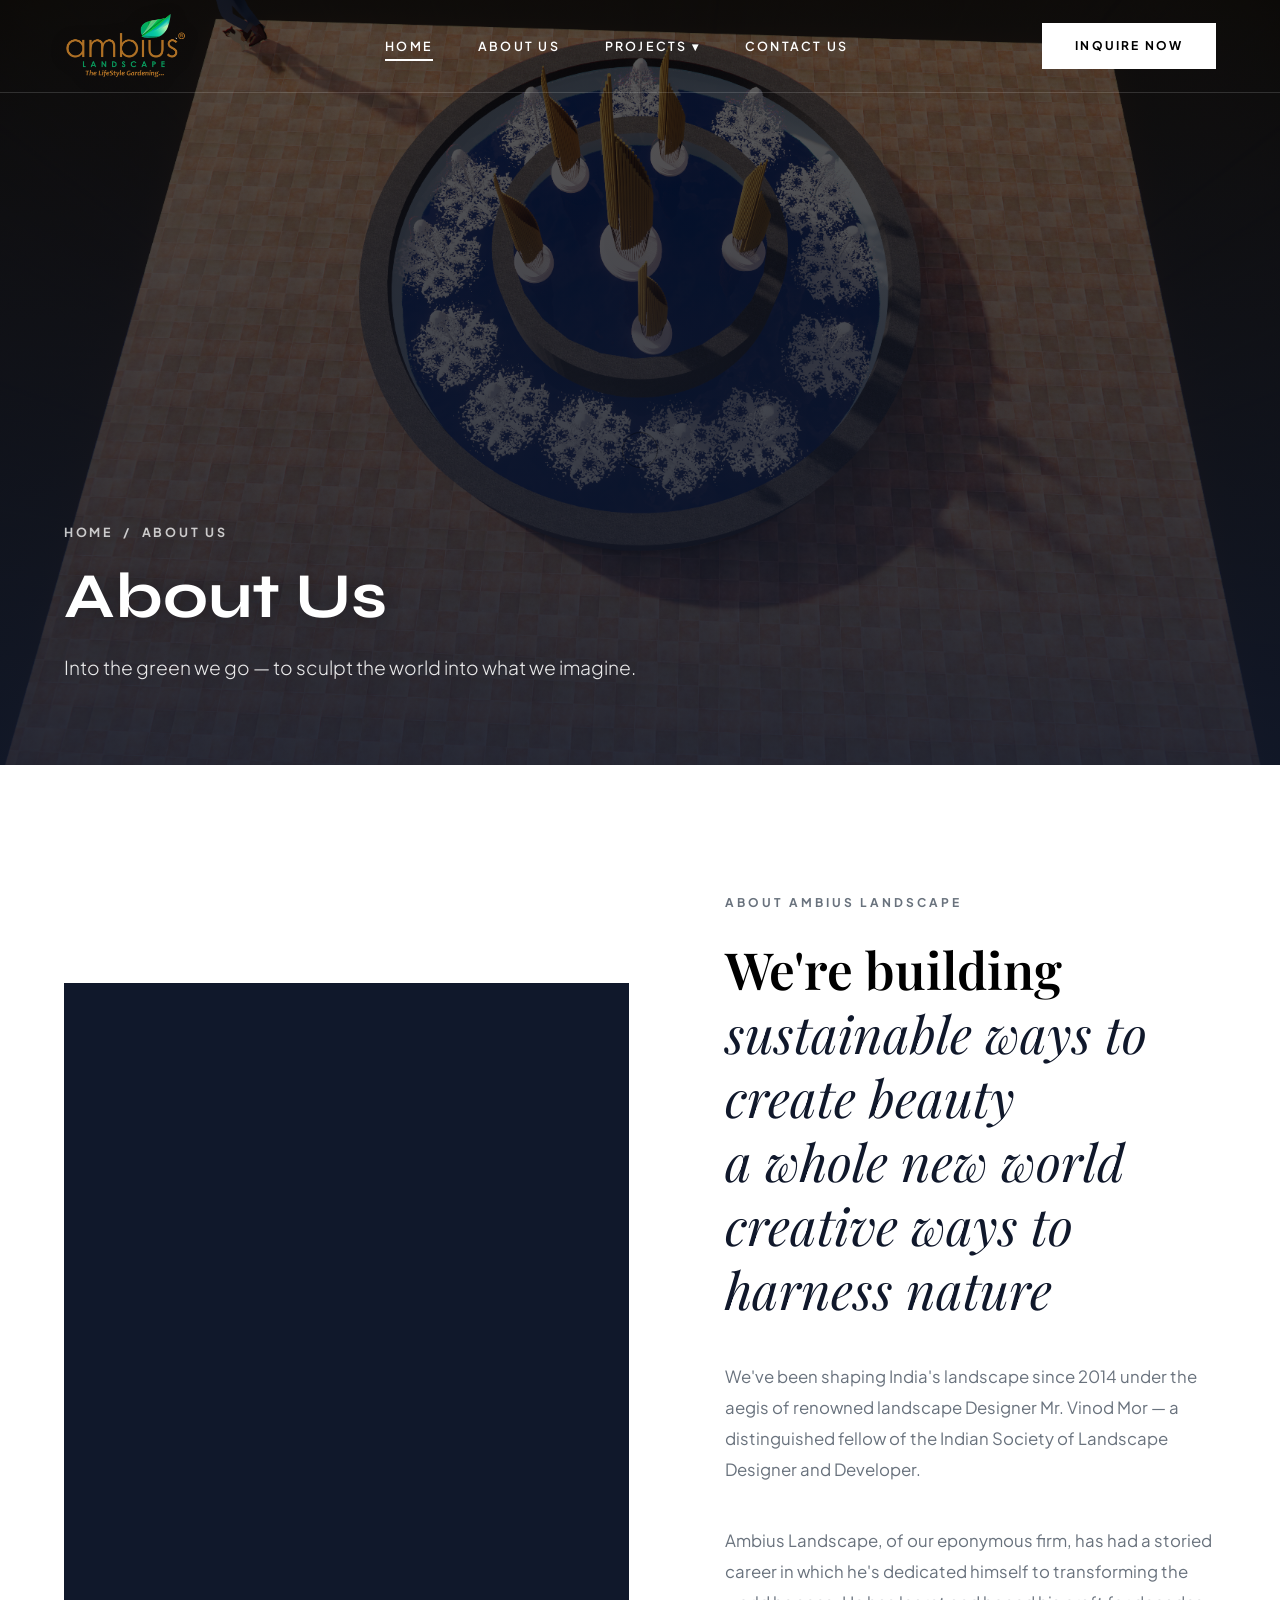
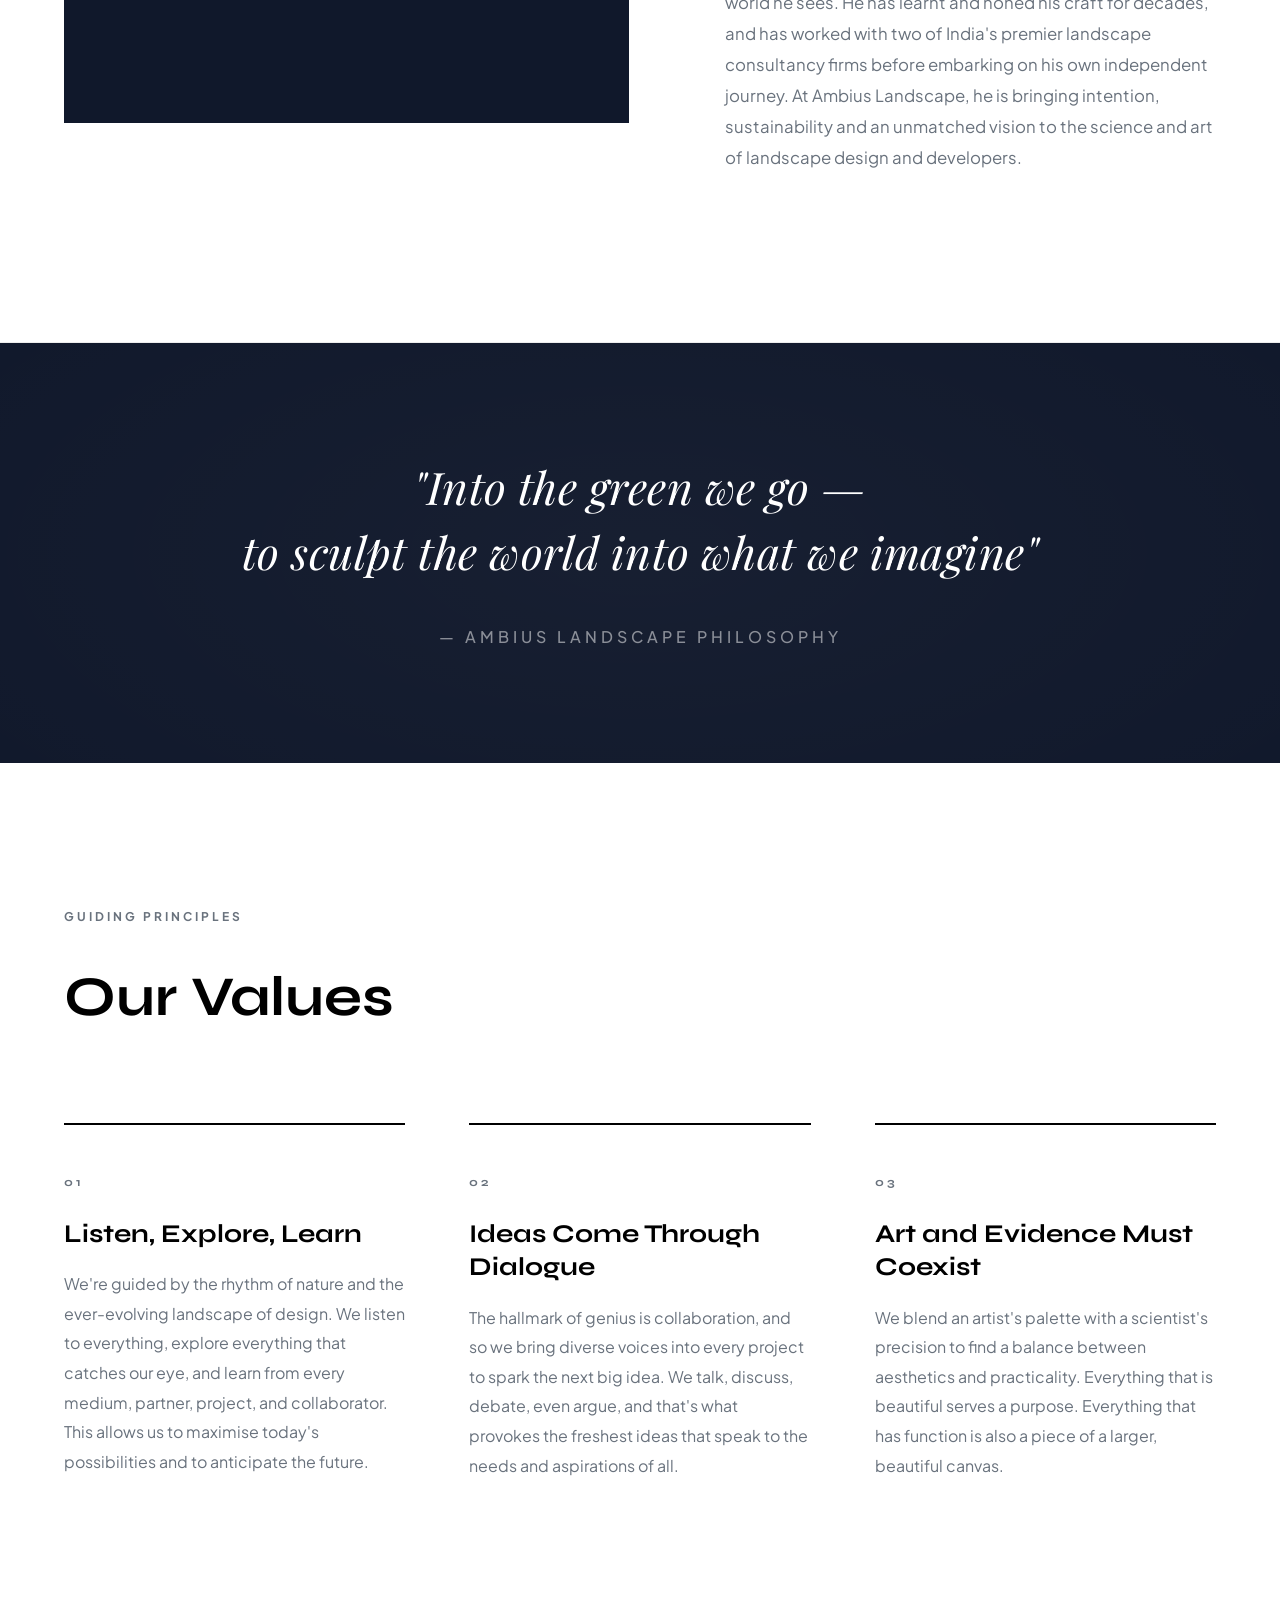
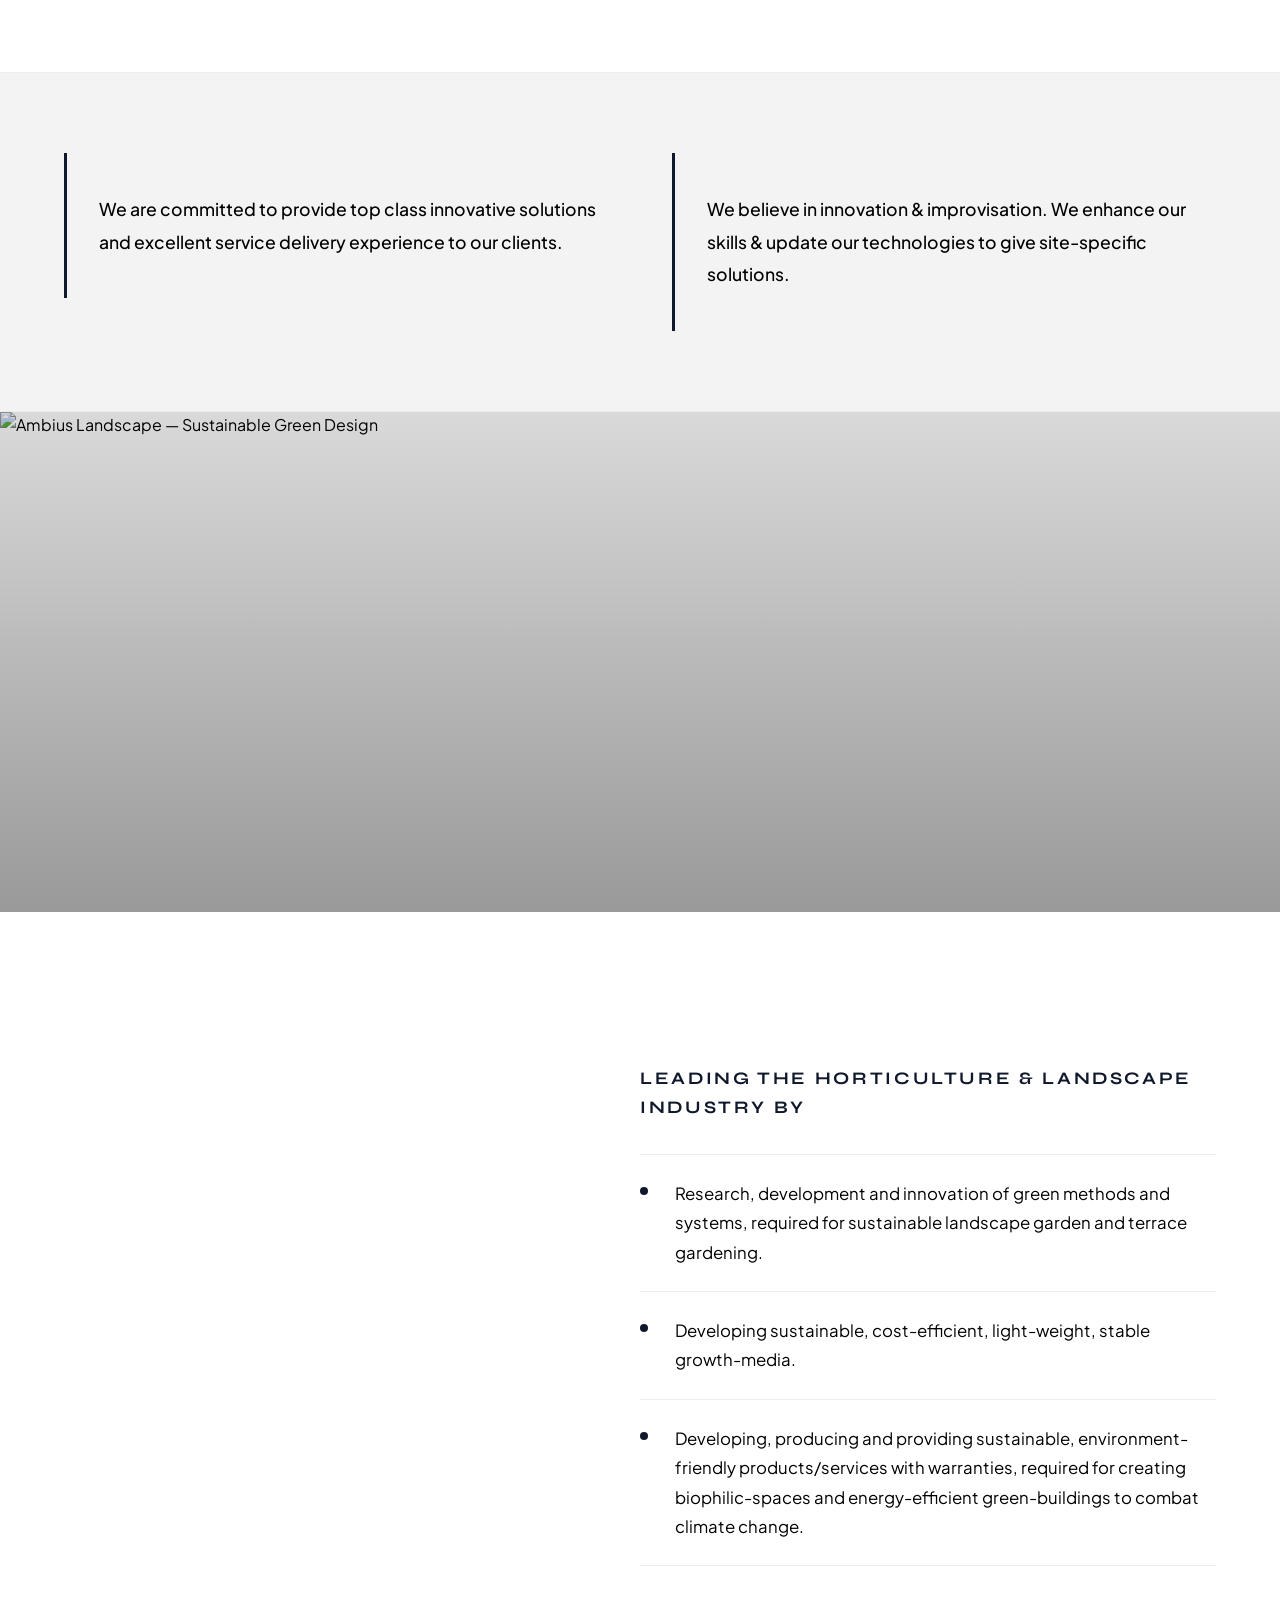
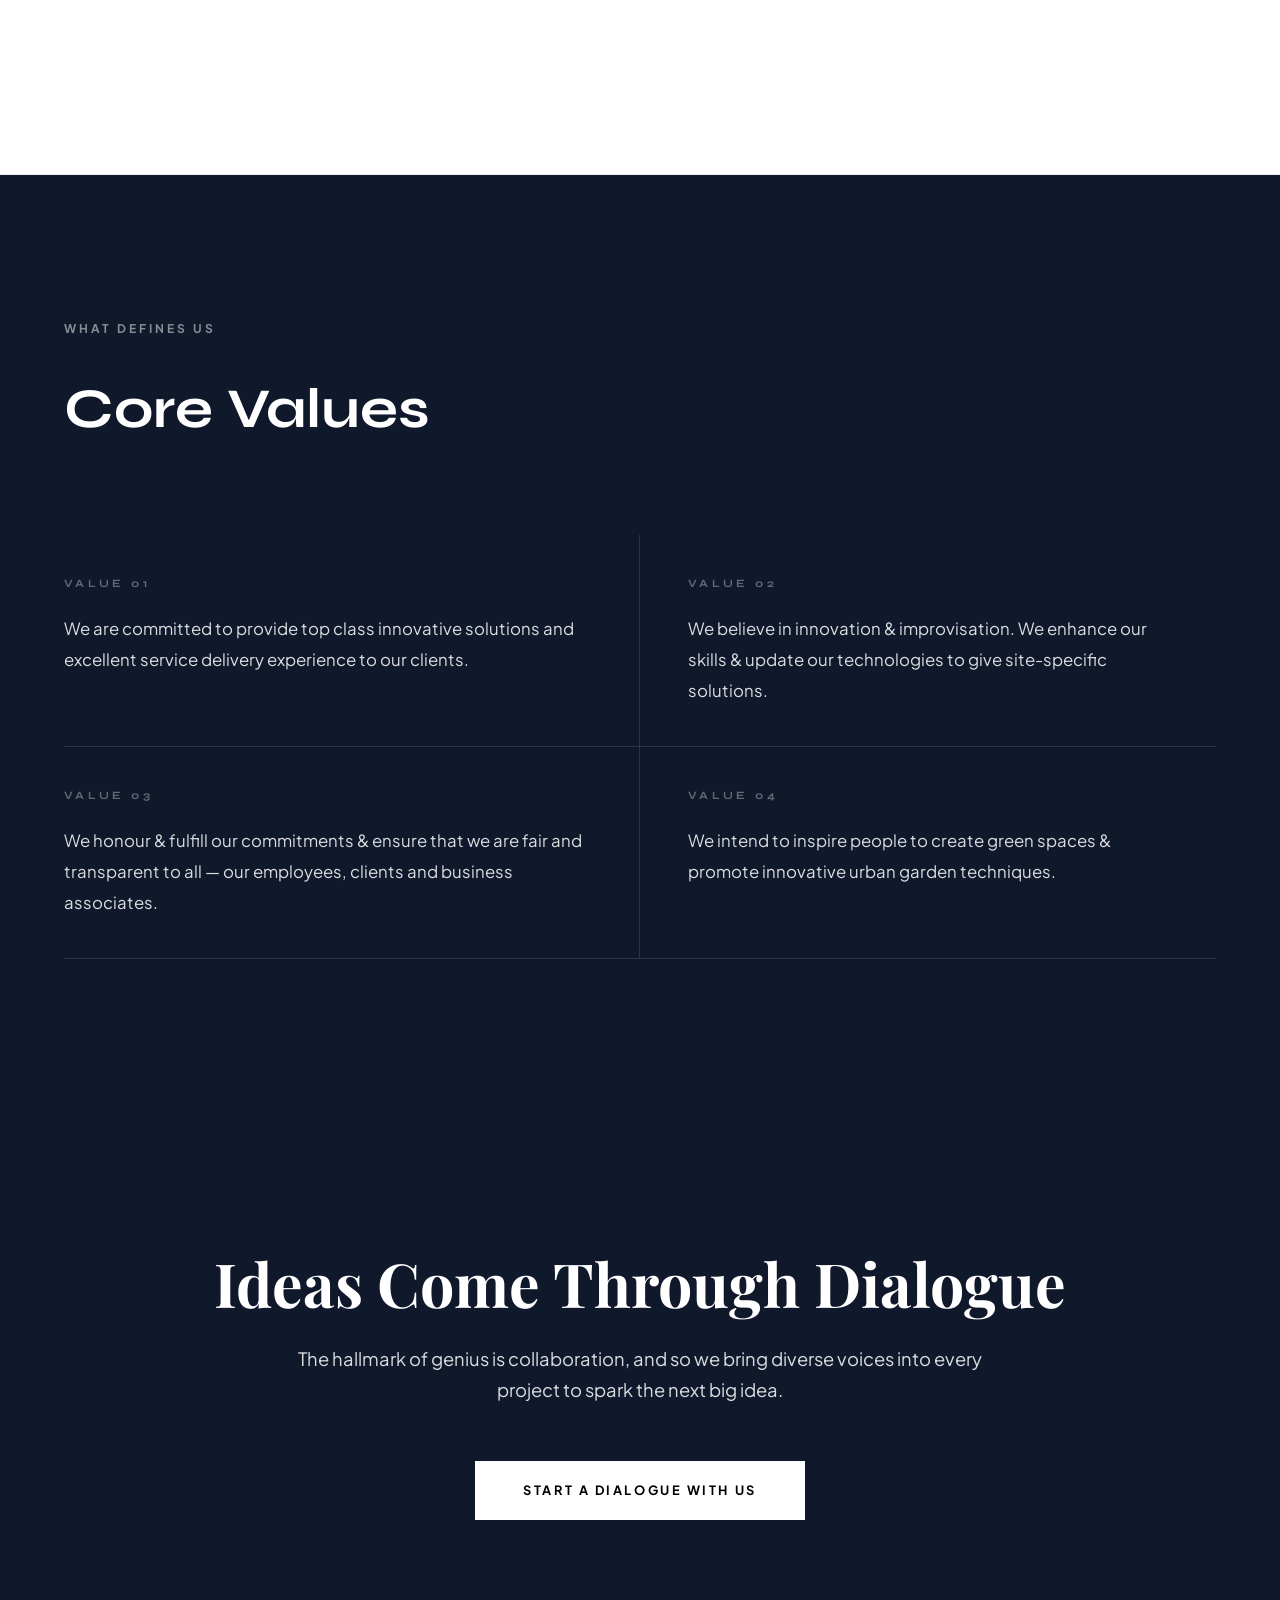
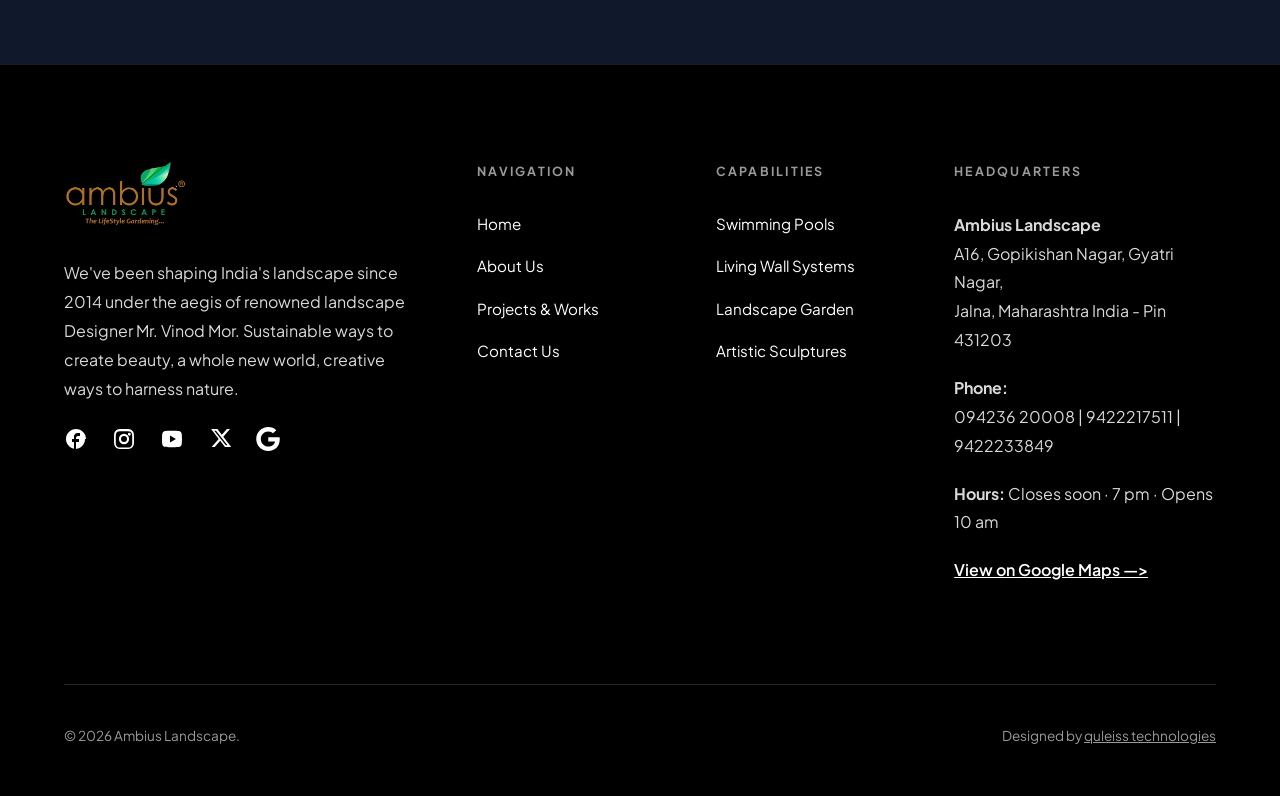
==== commit 5456f896: "Update mobile navigation and standardize header/footer across all pages" ====
--- a/about.html
+++ b/about.html
@@ -421,13 +421,13 @@
     </div>
 
     <!-- TRANSPARENT NAVBAR -->
-    <nav class="navbar">
+    <nav class="navbar homepage-navbar">
         <a href="index.html" class="nav-brand">
             <img src="ambius-data/1logo.png" alt="Ambius Logo" class="nav-logo-img" onerror="this.style.display='none'">
         </a>
         <ul class="nav-links">
-            <li><a href="index.html" class="nav-link">Home</a></li>
-            <li><a href="about.html" class="nav-link active">About Us</a></li>
+            <li><a href="index.html" class="nav-link active">Home</a></li>
+            <li><a href="about.html" class="nav-link">About Us</a></li>
             <li class="nav-dropdown">
                 <a href="swimming-pools.html" class="nav-link">Projects ▾</a>
                 <ul class="dropdown-menu">
@@ -451,17 +451,23 @@
     </nav>
 
     <!-- MOBILE NAVIGATION OVERLAY -->
-    <div class="mobile-nav-overlay" id="mobile-nav-overlay">
-        <a href="index.html">Home</a>
-        <a href="about.html" class="active">About Us</a>
-        <a href="swimming-pools.html">Projects</a>
-        <a href="swimming-pools.html" class="mobile-sublink">- Swimming Pools</a>
-        <a href="water-fountains.html" class="mobile-sublink">- Water Fountains</a>
-        <a href="sculptures.html" class="mobile-sublink">- Artistic Sculptures</a>
-        <a href="planter-pots.html" class="mobile-sublink">- Planter Pots</a>
-        <a href="gardening.html" class="mobile-sublink">- Gardening</a>
-        <a href="landscape-design.html" class="mobile-sublink">- Landscape Design</a>
-        <a href="living-wall-systems.html" class="mobile-sublink">- Living Wall Systems</a>
+    <div class="mobile-nav-overlay homepage-mobile-nav" id="mobile-nav-overlay">
+        <a href="index.html" class="active">Home</a>
+        <a href="about.html">About Us</a>
+        <div class="mobile-nav-dropdown-group" style="width: 100%; display: flex; flex-direction: column; align-items: stretch;">
+            <div class="mobile-dropdown-btn" onclick="this.parentElement.classList.toggle('open'); event.stopPropagation();" style="cursor: pointer;">
+                <span>Projects</span> <span style="font-size: 0.75em; margin-left: 6px; display: inline-block; transition: transform 0.3s ease;">▼</span>
+            </div>
+            <div class="mobile-submenu-list">
+                <a href="swimming-pools.html" class="mobile-sublink">Swimming Pools</a>
+                <a href="water-fountains.html" class="mobile-sublink">Water Fountains</a>
+                <a href="sculptures.html" class="mobile-sublink">Artistic Sculptures</a>
+                <a href="planter-pots.html" class="mobile-sublink">Planter Pots</a>
+                <a href="gardening.html" class="mobile-sublink">Gardening</a>
+                <a href="landscape-design.html" class="mobile-sublink">Landscape Design</a>
+                <a href="living-wall-systems.html" class="mobile-sublink">Living Wall Systems</a>
+            </div>
+        </div>
         <a href="contact.html">Contact Us</a>
         <a href="contact.html">Inquire Now</a>
     </div>
@@ -721,8 +727,8 @@
         </div>
 
         <div class="ed-footer-bottom">
-            <p>&copy; 2026 Ambius Landscape. Designed under the aegis of Mr. Vinod Mor.</p>
-            <p>Eco-friendly products blending harmoniously with nature.</p>
+            <p>&copy; 2026 Ambius Landscape.</p>
+            <p>Designed by <a href="https://www.quleiss.com/" target="_blank" style="color: inherit; text-decoration: underline;">quleiss technologies</a></p>
         </div>
     </footer>
 
--- a/style.css
+++ b/style.css
@@ -51,7 +51,10 @@
     font-size: 16px;
     background-color: var(--color-white);
     color: var(--color-black);
-    overflow-x: hidden;
+    width: 100% !important;
+    max-width: 100% !important;
+    overflow-x: hidden !important;
+    overflow-x: clip !important;
 }
 
 body {
@@ -59,9 +62,23 @@
     background-color: var(--color-white);
     color: var(--color-black);
     line-height: 1.65;
-    overflow-x: hidden;
-    position: relative;
+    width: 100% !important;
+    max-width: 100% !important;
+    overflow-x: hidden !important;
+    overflow-x: clip !important;
+    position: relative !important;
+    margin: 0 !important;
+    padding: 0 !important;
     -webkit-font-smoothing: antialiased;
+}
+
+/* Ensure no container or section can ever overflow horizontally */
+*, *::before, *::after {
+    box-sizing: border-box;
+}
+
+section, header, footer, nav, .navbar, .hero-carousel, .ed-footer, .dedicated-offering-section, .editorial-stats-section, .editorial-process-section, .big-images-row-2, .big-images-row-3 {
+    max-width: 100% !important;
 }
 
 /* ==========================================================================
@@ -71,7 +88,7 @@
     position: fixed;
     top: 0;
     left: 0;
-    width: 100vw;
+    width: 100%;
     height: 100vh;
     background: var(--color-white);
     display: flex;
@@ -975,7 +992,7 @@
 .big-card-img-medium {
     height: 520px;
     width: 100%;
-    margin-bottom: 1.5rem;
+    margin-bottom: 0 !important;
     position: relative;
     overflow: hidden;
 }
@@ -985,7 +1002,7 @@
     width: 100%;
     aspect-ratio: 3 / 4;
     height: auto;
-    margin-bottom: 1.5rem;
+    margin-bottom: 0 !important;
     position: relative;
     overflow: hidden;
 }
@@ -995,7 +1012,7 @@
     width: 100%;
     aspect-ratio: 4 / 3;
     height: auto;
-    margin-bottom: 1.5rem;
+    margin-bottom: 0 !important;
     position: relative;
     overflow: hidden;
 }
@@ -1006,11 +1023,7 @@
 
 /* Metadata below each big image */
 .big-card-meta {
-    display: flex;
-    justify-content: space-between;
-    align-items: baseline;
-    border-top: 1px solid var(--color-border);
-    padding-top: 1.2rem;
+    display: none !important;
 }
 
 .big-card-meta h3 {
@@ -1665,48 +1678,111 @@
    HOMEPAGE MOBILE NAVBAR & COMPACT MENU OVERLAY
    ========================================================================== */
 .homepage-mobile-nav {
+    background: #FFFFFF !important;
     justify-content: flex-start !important;
-    padding: 5rem 1.5rem 2.5rem !important;
+    align-items: stretch !important;
+    padding: 5rem 0 3rem 0 !important;
     overflow-y: auto !important;
     -webkit-overflow-scrolling: touch !important;
-    gap: 0.15rem !important;
-}
-
-.homepage-mobile-nav a {
-    font-size: 1.12rem !important;
-    padding: 0.5rem 1.5rem !important;
-    letter-spacing: 0.08em !important;
-    line-height: 1.35 !important;
-    width: 90% !important;
-    max-width: 360px !important;
-    transform: translateY(10px);
-}
-
-.homepage-mobile-nav.active a {
-    transform: translateY(0);
-}
-
-.homepage-mobile-nav a.mobile-sublink {
-    font-size: 0.92rem !important;
-    padding: 0.35rem 1.5rem 0.35rem 2.4rem !important;
+    gap: 0 !important;
+    border-bottom: 1px solid #EDEDED !important;
+}
+
+.homepage-mobile-nav a,
+.homepage-mobile-nav .mobile-dropdown-btn {
+    font-family: var(--font-main) !important;
+    font-size: 1.08rem !important;
     font-weight: 500 !important;
+    letter-spacing: 0.01em !important;
     text-transform: none !important;
-    opacity: 0.8 !important;
+    color: #000000 !important;
+    padding: 1.3rem 2rem !important;
+    line-height: 1.3 !important;
+    width: 100% !important;
+    max-width: 100% !important;
+    text-align: left !important;
+    border-bottom: 1px solid #EDEDED !important;
+    border-left: none !important;
+    transform: none !important;
+    opacity: 1 !important;
+    transition: background-color 0.25s ease, padding-left 0.25s ease !important;
+    display: block !important;
+    cursor: pointer !important;
+    user-select: none;
 }
 
 .homepage-mobile-nav a:hover,
-.homepage-mobile-nav a:active {
-    padding-left: 2rem !important;
-    transform: translateX(6px) !important;
-}
-
-.homepage-mobile-nav a.active {
-    padding-left: 2rem !important;
-}
-
-.homepage-mobile-nav a.mobile-sublink:hover,
-.homepage-mobile-nav a.mobile-sublink:active {
-    padding-left: 2.8rem !important;
+.homepage-mobile-nav a:active,
+.homepage-mobile-nav a.active,
+.homepage-mobile-nav .mobile-dropdown-btn:hover,
+.homepage-mobile-nav .mobile-dropdown-btn:active {
+    background-color: #F9F9F9 !important;
+    color: #000000 !important;
+    padding-left: 2.5rem !important;
+    border-left: none !important;
+    text-shadow: none !important;
+}
+
+.homepage-mobile-nav .mobile-nav-dropdown-group {
+    width: 100% !important;
+    max-width: 100% !important;
+    display: flex;
+    flex-direction: column;
+    align-items: stretch !important;
+    border-bottom: 1px solid #EDEDED !important;
+}
+
+.homepage-mobile-nav .mobile-nav-dropdown-group .mobile-dropdown-btn {
+    border-bottom: none !important;
+    width: 100% !important;
+    max-width: 100% !important;
+    display: flex !important;
+    justify-content: space-between !important;
+    align-items: center !important;
+}
+
+/* Homepage mobile submenu collapsible dropdown */
+.homepage-mobile-nav .mobile-submenu-list {
+    max-height: 0;
+    opacity: 0;
+    overflow: hidden;
+    pointer-events: none;
+    width: 100%;
+    display: flex;
+    flex-direction: column;
+    align-items: stretch !important;
+    gap: 0 !important;
+    background-color: #F9F9F9 !important;
+    transition: max-height 0.35s cubic-bezier(0.16, 1, 0.3, 1), opacity 0.25s ease !important;
+}
+
+.homepage-mobile-nav .mobile-nav-dropdown-group.open .mobile-submenu-list {
+    max-height: 500px !important;
+    opacity: 1 !important;
+    pointer-events: auto !important;
+    border-top: 1px solid #EDEDED !important;
+}
+
+.homepage-mobile-nav .mobile-submenu-list a.mobile-sublink {
+    font-size: 0.95rem !important;
+    padding: 1rem 2rem 1rem 3rem !important;
+    color: #555555 !important;
+    border-bottom: 1px solid #EDEDED !important;
+}
+
+.homepage-mobile-nav .mobile-submenu-list a.mobile-sublink:last-child {
+    border-bottom: none !important;
+}
+
+.homepage-mobile-nav .mobile-submenu-list a.mobile-sublink:hover,
+.homepage-mobile-nav .mobile-submenu-list a.mobile-sublink:active {
+    background-color: #F0F0F0 !important;
+    color: #000000 !important;
+    padding-left: 3.4rem !important;
+}
+
+.homepage-mobile-nav .mobile-nav-dropdown-group.open span {
+    transform: rotate(180deg) !important;
 }
 
 @media (max-width: 768px) {
@@ -1834,6 +1910,14 @@
 
 /* --- MOBILE (max-width: 768px) --- */
 @media (max-width: 768px) {
+    html, body {
+        width: 100% !important;
+        max-width: 100% !important;
+        overflow-x: hidden !important;
+        overflow-x: clip !important;
+        position: relative !important;
+    }
+
     /* Show hamburger, hide desktop nav */
     .nav-hamburger {
         display: flex;
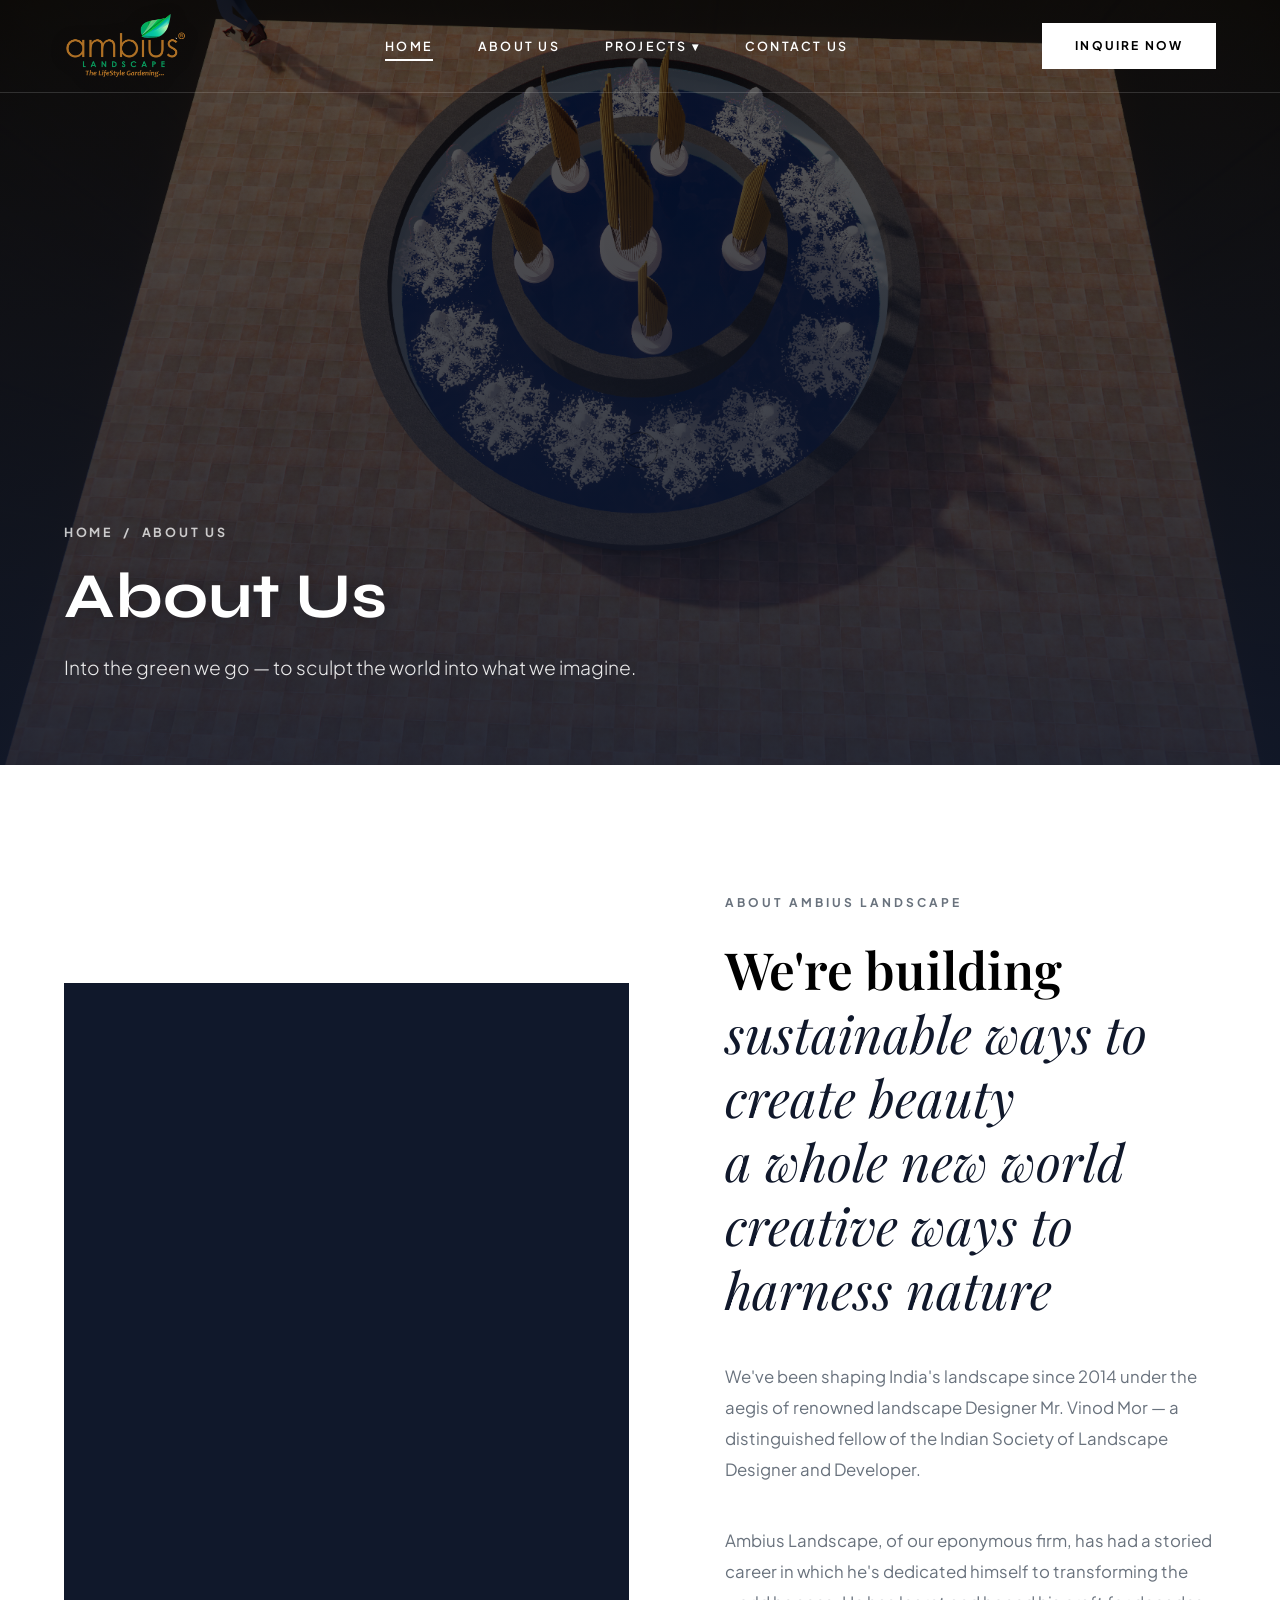
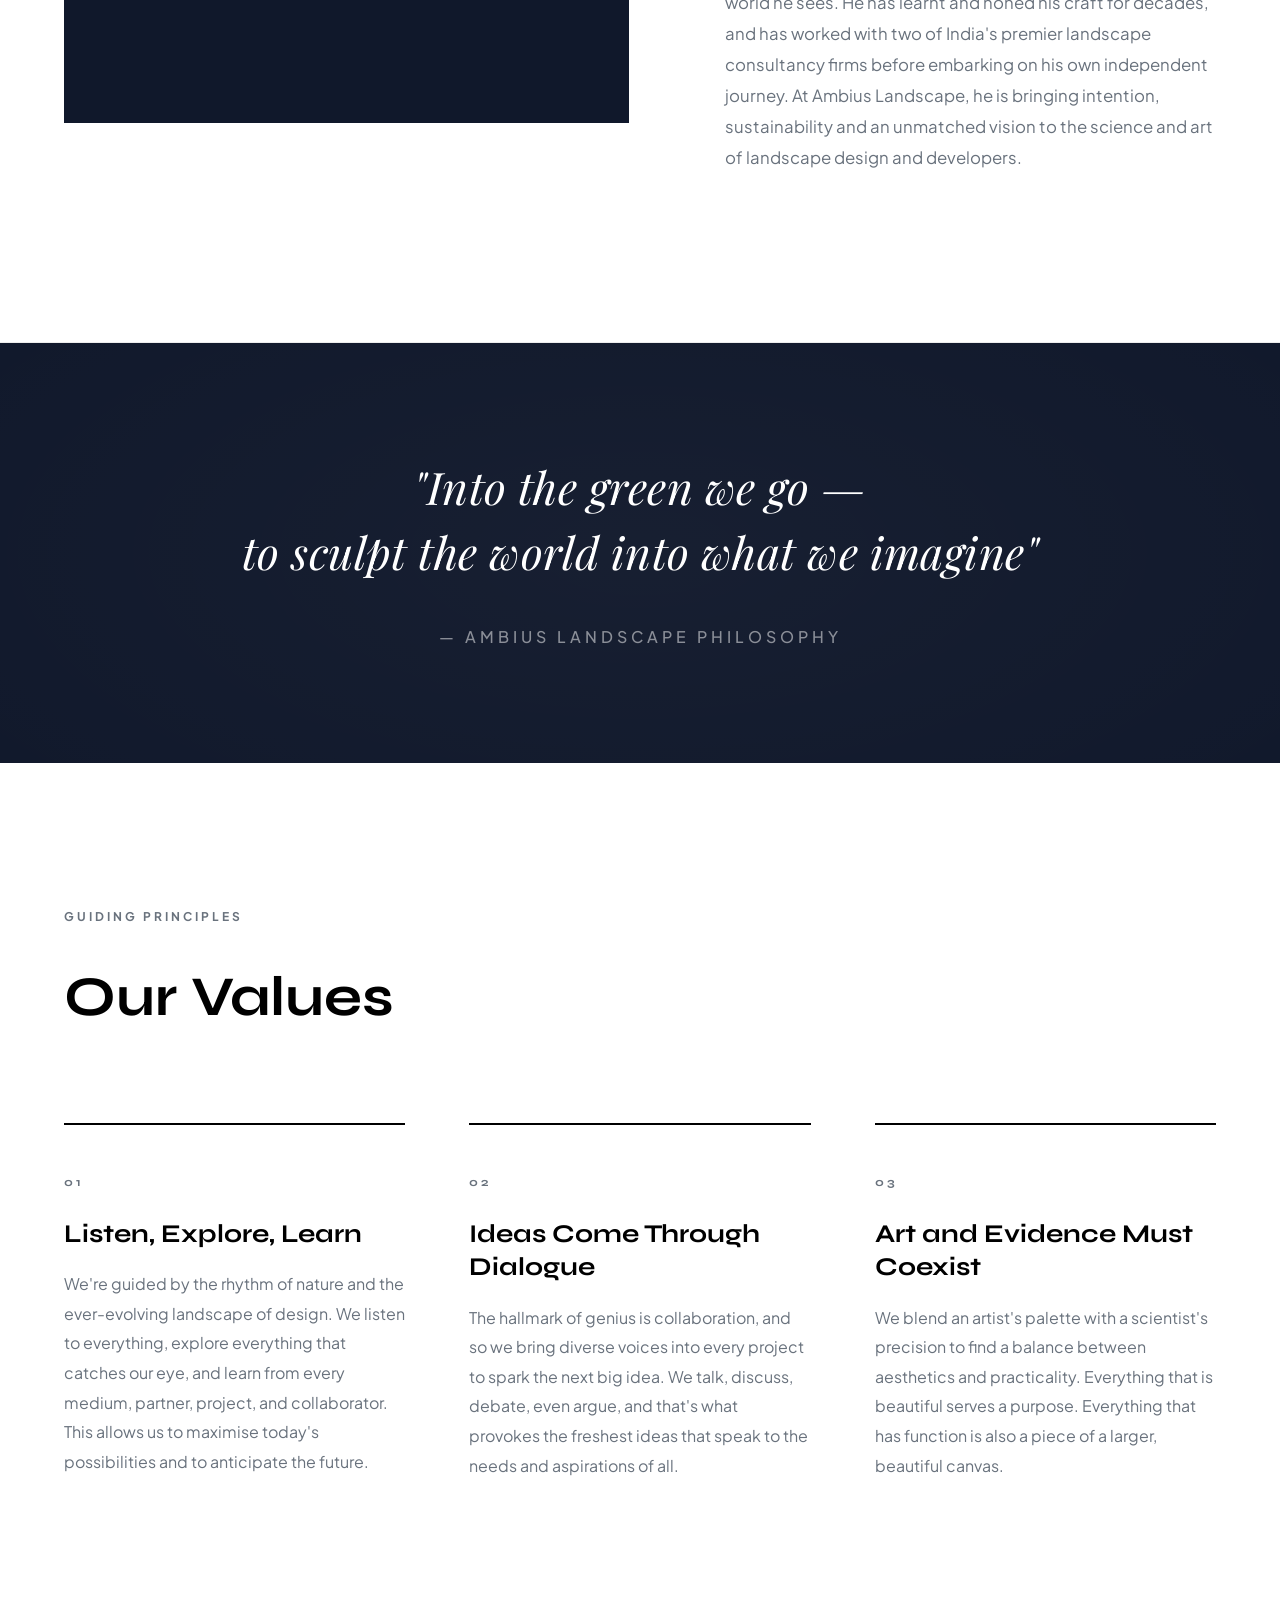
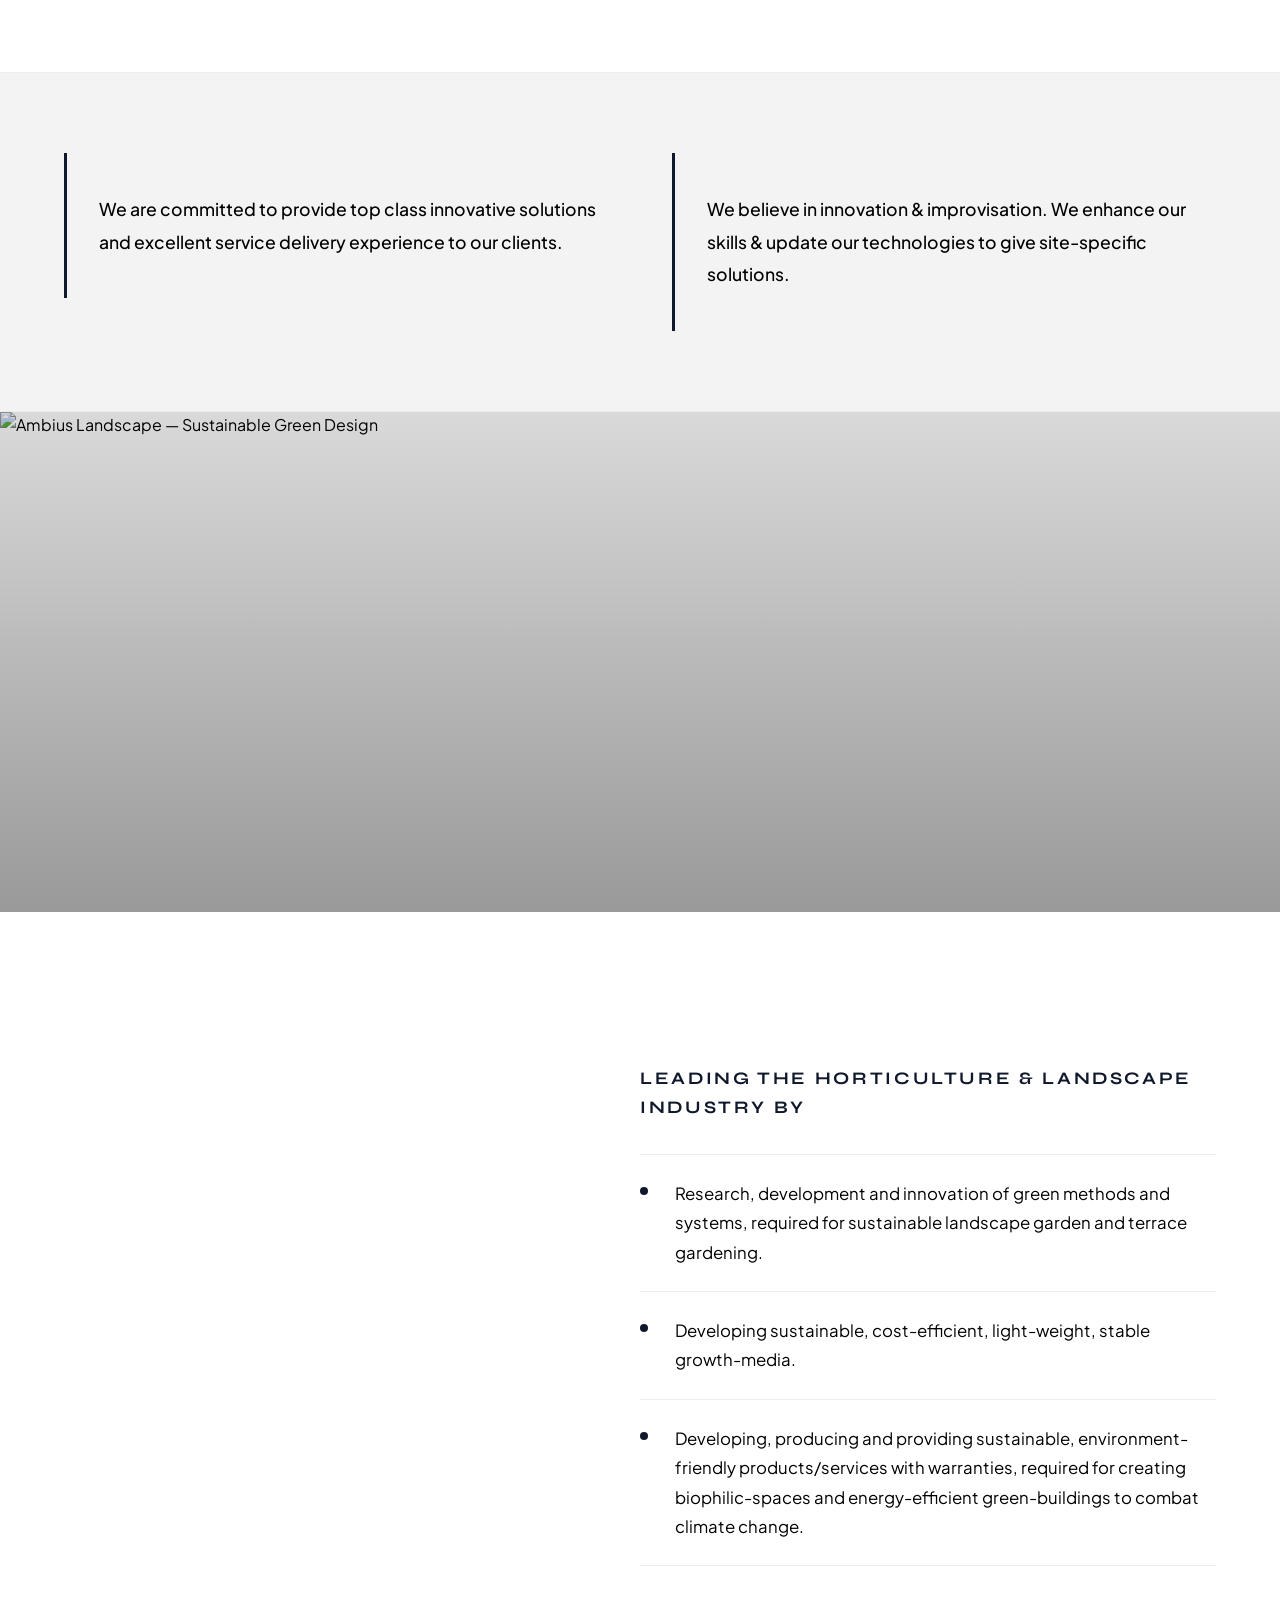
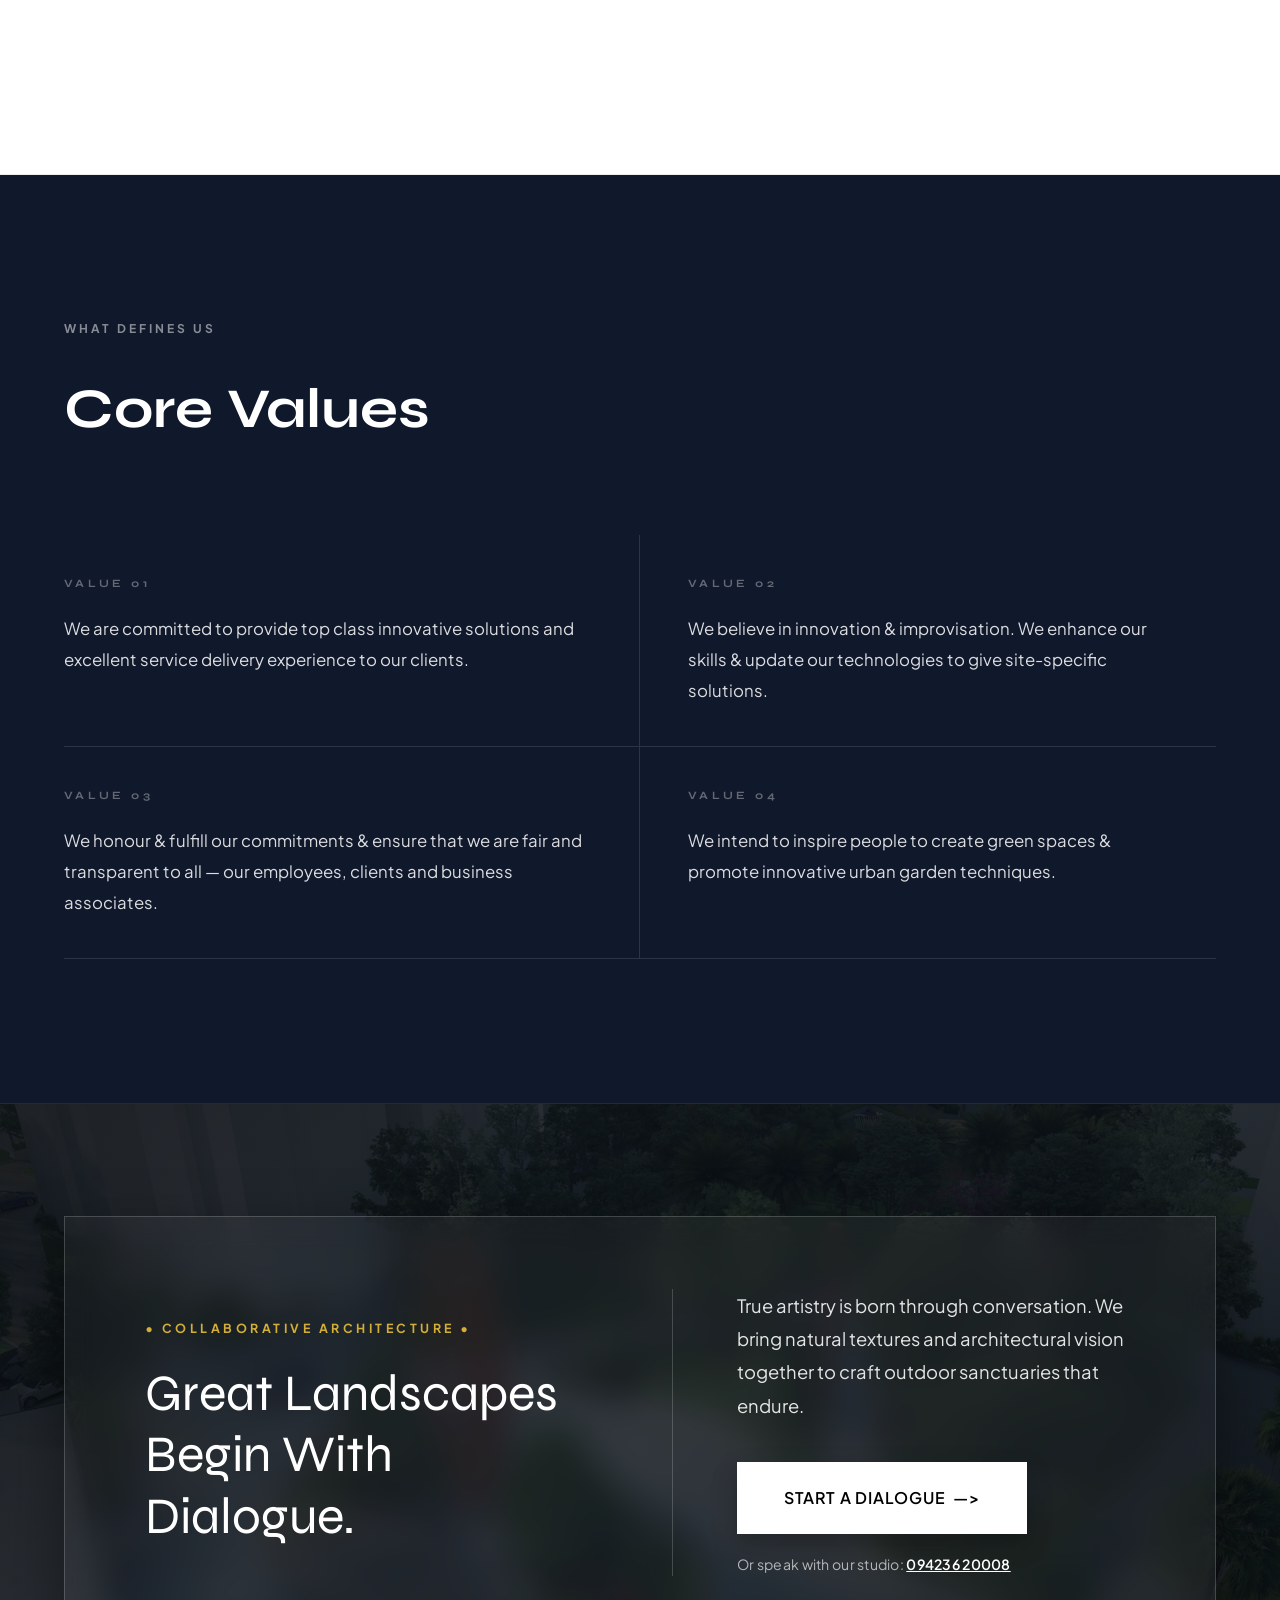
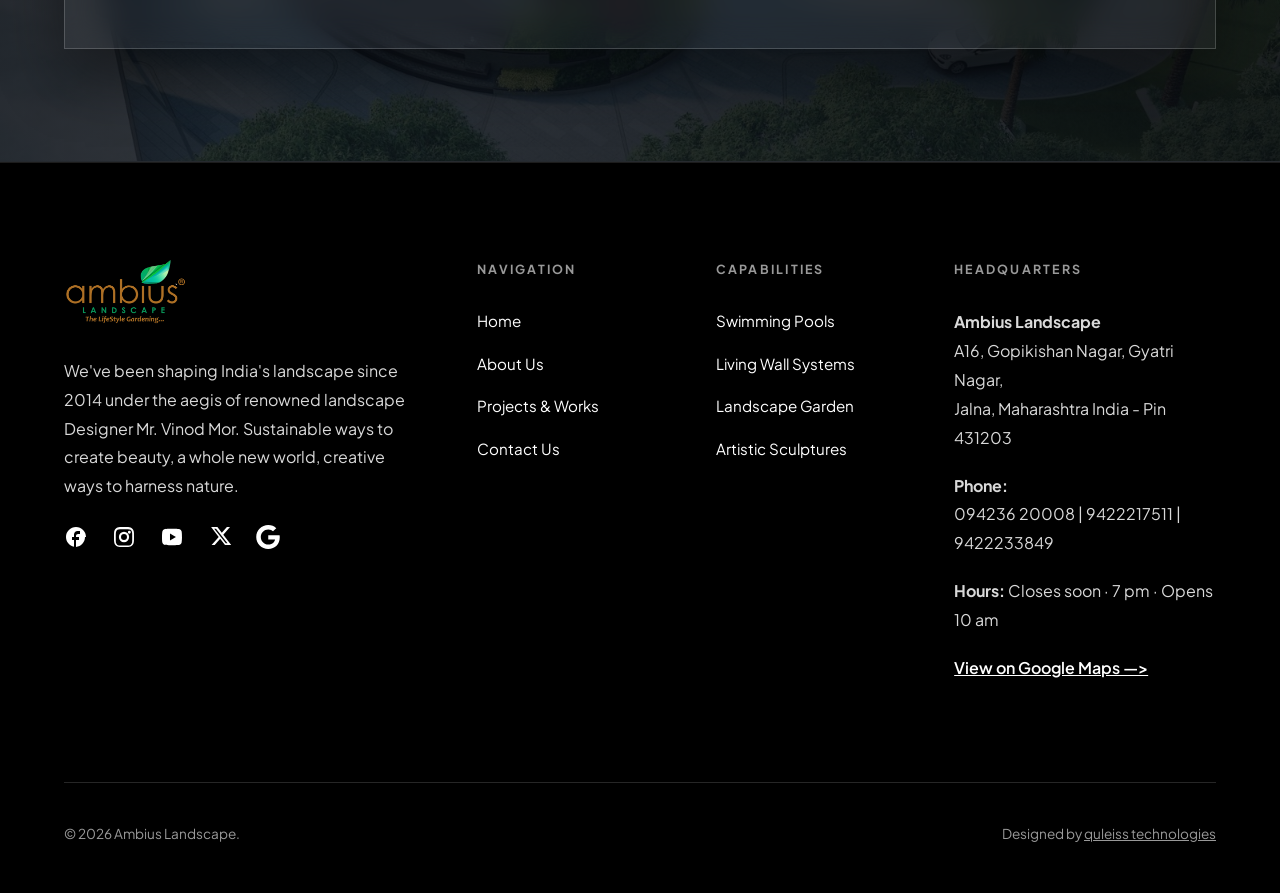
==== commit 37bb79ac: "Populate project galleries with category images, set aspect ratios (3:4 sculptures, 4:3 fountains/la" ====
--- a/about.html
+++ b/about.html
@@ -647,12 +647,36 @@
     <!-- ==========================================================================
          CTA BANNER — DIALOGUE
          ========================================================================== -->
-    <section class="editorial-cta-banner text-reveal-up">
-        <h2>Ideas Come Through Dialogue</h2>
-        <p>
-            The hallmark of genius is collaboration, and so we bring diverse voices into every project to spark the next big idea.
-        </p>
-        <a href="contact.html" class="btn-cta-white">Start a Dialogue With Us</a>
+    <!-- ==========================================================================
+         UNIVERSAL LUXURY ARCHITECTURAL CTA SECTION WITH BACKGROUND IMAGE
+         (Casa Palermo Editorial Style — "Design is personal. Let's shape your landscape.")
+         ========================================================================== -->
+    <!-- ==========================================================================
+         UNIVERSAL LUXURY ARCHITECTURAL CTA SECTION WITH BACKGROUND IMAGE
+         ("Great Landscapes Begin With Dialogue.")
+         ========================================================================== -->
+    <section class="luxury-page-cta-section text-reveal-up">
+        <div class="luxury-cta-bg-wrapper">
+            <img src="ambius-data/website data/landscape design/landdesign2.jpg" alt="Ambius Landscape Consultation" class="luxury-cta-bg-img">
+            <div class="luxury-cta-overlay"></div>
+        </div>
+        <div class="luxury-cta-container">
+            <div class="luxury-cta-card">
+                <div class="luxury-cta-left">
+                    <span class="luxury-cta-tag">• COLLABORATIVE ARCHITECTURE •</span>
+                    <h2>Great Landscapes<br>Begin With Dialogue.</h2>
+                </div>
+                <div class="luxury-cta-right">
+                    <p>
+                        True artistry is born through conversation. We bring natural textures and architectural vision together to craft outdoor sanctuaries that endure.
+                    </p>
+                    <div class="luxury-cta-btn-group">
+                        <a href="contact.html" class="btn-luxury-cta">Start a Dialogue &nbsp;—&gt;</a>
+                        <span class="luxury-cta-call">Or speak with our studio: <a href="tel:09423620008">094236 20008</a></span>
+                    </div>
+                </div>
+            </div>
+        </div>
     </section>
 
     <!-- ==========================================================================
--- a/style.css
+++ b/style.css
@@ -2590,3 +2590,333 @@
         max-height: 72vh;
     }
 }
+
+/* ==========================================================================
+   UNIVERSAL LUXURY ARCHITECTURAL CTA SECTION (WITH BACKGROUND IMAGE)
+   ========================================================================== */
+.luxury-page-cta-section {
+    position: relative;
+    width: 100%;
+    padding: 7rem 5%;
+    overflow: hidden;
+    background-color: #080C12;
+    border-top: 1px solid rgba(255, 255, 255, 0.12);
+    border-bottom: 1px solid rgba(255, 255, 255, 0.12);
+}
+
+.luxury-cta-bg-wrapper {
+    position: absolute;
+    top: 0;
+    left: 0;
+    width: 100%;
+    height: 100%;
+    z-index: 1;
+    overflow: hidden;
+}
+
+.luxury-cta-bg-img {
+    width: 100%;
+    height: 100%;
+    object-fit: cover;
+    object-position: center;
+    transition: transform 1.2s cubic-bezier(0.16, 1, 0.3, 1);
+    filter: brightness(0.75) contrast(1.05);
+}
+
+.luxury-page-cta-section:hover .luxury-cta-bg-img {
+    transform: scale(1.05);
+}
+
+.luxury-cta-overlay {
+    position: absolute;
+    top: 0;
+    left: 0;
+    width: 100%;
+    height: 100%;
+    background: linear-gradient(135deg, rgba(8, 12, 18, 0.88) 0%, rgba(12, 18, 28, 0.78) 50%, rgba(8, 12, 18, 0.88) 100%);
+    z-index: 2;
+}
+
+.luxury-cta-container {
+    position: relative;
+    z-index: 5;
+    max-width: 1400px;
+    margin: 0 auto;
+}
+
+.luxury-cta-card {
+    display: grid;
+    grid-template-columns: 1fr 1fr;
+    gap: 4rem;
+    align-items: center;
+    padding: 4.5rem 5rem;
+    background: rgba(255, 255, 255, 0.04);
+    border: 1px solid rgba(255, 255, 255, 0.18);
+    backdrop-filter: blur(16px);
+    -webkit-backdrop-filter: blur(16px);
+    box-shadow: 0 25px 60px rgba(0, 0, 0, 0.45);
+    transition: border-color 0.4s ease, box-shadow 0.4s ease;
+}
+
+.luxury-cta-card:hover {
+    border-color: rgba(255, 255, 255, 0.35);
+    box-shadow: 0 30px 75px rgba(0, 0, 0, 0.6);
+}
+
+.luxury-cta-left {
+    display: flex;
+    flex-direction: column;
+}
+
+.luxury-cta-tag {
+    font-family: var(--font-main);
+    font-size: 0.78rem;
+    font-weight: 700;
+    letter-spacing: 0.28em;
+    text-transform: uppercase;
+    color: #D4AF37;
+    margin-bottom: 1.5rem;
+}
+
+.luxury-cta-left h2 {
+    font-family: var(--font-heading);
+    font-size: 3.2rem;
+    font-weight: 400;
+    color: #FFFFFF;
+    line-height: 1.2;
+    margin: 0;
+}
+
+.luxury-cta-right {
+    display: flex;
+    flex-direction: column;
+    justify-content: center;
+    border-left: 1px solid rgba(255, 255, 255, 0.18);
+    padding-left: 4rem;
+}
+
+.luxury-cta-right p {
+    font-family: var(--font-main);
+    font-size: 1.15rem;
+    color: rgba(255, 255, 255, 0.88);
+    line-height: 1.8;
+    margin-bottom: 2.5rem;
+}
+
+.luxury-cta-btn-group {
+    display: flex;
+    flex-direction: column;
+    align-items: flex-start;
+    gap: 1.2rem;
+}
+
+.btn-luxury-cta {
+    display: inline-block;
+    padding: 1.3rem 2.8rem;
+    background-color: #FFFFFF;
+    color: #000000;
+    font-family: var(--font-main);
+    font-size: 1rem;
+    font-weight: 600;
+    letter-spacing: 0.05em;
+    text-transform: uppercase;
+    text-decoration: none;
+    border: 2px solid #FFFFFF;
+    transition: all 0.35s cubic-bezier(0.16, 1, 0.3, 1);
+    box-shadow: 0 10px 25px rgba(0, 0, 0, 0.25);
+}
+
+.btn-luxury-cta:hover {
+    background-color: transparent;
+    color: #FFFFFF;
+    border-color: #D4AF37;
+    transform: translateY(-2px);
+    box-shadow: 0 15px 35px rgba(212, 175, 55, 0.25);
+}
+
+.luxury-cta-call {
+    font-family: var(--font-main);
+    font-size: 0.88rem;
+    color: rgba(255, 255, 255, 0.65);
+    letter-spacing: 0.02em;
+}
+
+.luxury-cta-call a {
+    color: #FFFFFF;
+    font-weight: 600;
+    text-decoration: underline;
+    transition: color 0.3s ease;
+}
+
+.luxury-cta-call a:hover {
+    color: #D4AF37;
+}
+
+@media (max-width: 900px) {
+    .luxury-cta-card {
+        grid-template-columns: 1fr;
+        gap: 2.5rem;
+        padding: 3.5rem 3rem;
+    }
+    .luxury-cta-right {
+        border-left: none;
+        padding-left: 0;
+        border-top: 1px solid rgba(255, 255, 255, 0.18);
+        padding-top: 2.5rem;
+    }
+}
+
+@media (max-width: 768px) {
+    .luxury-page-cta-section {
+        padding: 4.5rem 4% !important;
+    }
+    .luxury-cta-card {
+        padding: 2.5rem 1.8rem !important;
+        gap: 2rem !important;
+    }
+    .luxury-cta-left h2 {
+        font-size: 2rem !important;
+        line-height: 1.25 !important;
+    }
+    .luxury-cta-right p {
+        font-size: 0.95rem !important;
+        line-height: 1.65 !important;
+        margin-bottom: 1.8rem !important;
+    }
+    .btn-luxury-cta {
+        padding: 1.1rem 2rem !important;
+        font-size: 0.92rem !important;
+        width: 100%;
+        text-align: center;
+    }
+}
+
+/* ==========================================================================
+   GLOBAL RESPONSIVE TYPOGRAPHY FOR ALL INTERNAL & PROJECT PAGES
+   (Small screen font scaling for h1-h4, p, and column padding across all pages)
+   ========================================================================== */
+@media (max-width: 768px) {
+    /* Headings */
+    h1,
+    .page-hero-title,
+    .hero-title {
+        font-size: 2.1rem !important;
+        line-height: 1.25 !important;
+    }
+    h2,
+    .arch-col-label h2,
+    .about-poetic-banner .poetic-text,
+    .heritage-text h2,
+    .philosophy-header h2,
+    .sustainability-row h2,
+    .heritage-row h2,
+    .contact-info-col h2,
+    .contact-form-col h2,
+    .section-intro-block h2 {
+        font-size: 1.65rem !important;
+        line-height: 1.3 !important;
+    }
+    h3,
+    .arch-gallery-header h3,
+    .milestone-item h3,
+    .philosophy-card h3 {
+        font-size: 1.35rem !important;
+        line-height: 1.35 !important;
+    }
+    h4,
+    .arch-gallery-item h4,
+    .contact-detail-item h4 {
+        font-size: 1.05rem !important;
+        line-height: 1.4 !important;
+    }
+    /* Paragraphs & body text */
+    p,
+    .arch-col-text p,
+    .arch-gallery-header p,
+    .heritage-text p,
+    .philosophy-card p,
+    .milestone-item p,
+    .sustainability-content p,
+    .about-editorial-desc,
+    .contact-info-col p,
+    .contact-form-col p,
+    .contact-detail-item p,
+    .page-hero-desc,
+    .hero-subtitle {
+        font-size: 0.94rem !important;
+        line-height: 1.65 !important;
+    }
+
+    /* Padding for project and content columns on mobile */
+    .arch-col-label,
+    .arch-col-text,
+    .heritage-row,
+    .sustainability-row,
+    .philosophy-section,
+    .contact-section-grid {
+        padding: 2.2rem 4% !important;
+    }
+}
+
+@media (max-width: 480px) {
+    /* Headings for very small screens */
+    h1,
+    .page-hero-title,
+    .hero-title {
+        font-size: 1.7rem !important;
+        line-height: 1.25 !important;
+    }
+    h2,
+    .arch-col-label h2,
+    .about-poetic-banner .poetic-text,
+    .heritage-text h2,
+    .philosophy-header h2,
+    .sustainability-row h2,
+    .heritage-row h2,
+    .contact-info-col h2,
+    .contact-form-col h2,
+    .section-intro-block h2 {
+        font-size: 1.42rem !important;
+        line-height: 1.3 !important;
+    }
+    h3,
+    .arch-gallery-header h3,
+    .milestone-item h3,
+    .philosophy-card h3 {
+        font-size: 1.2rem !important;
+        line-height: 1.35 !important;
+    }
+    h4,
+    .arch-gallery-item h4,
+    .contact-detail-item h4 {
+        font-size: 0.95rem !important;
+        line-height: 1.4 !important;
+    }
+    /* Paragraphs for very small screens */
+    p,
+    .arch-col-text p,
+    .arch-gallery-header p,
+    .heritage-text p,
+    .philosophy-card p,
+    .milestone-item p,
+    .sustainability-content p,
+    .about-editorial-desc,
+    .contact-info-col p,
+    .contact-form-col p,
+    .contact-detail-item p,
+    .page-hero-desc,
+    .hero-subtitle {
+        font-size: 0.88rem !important;
+        line-height: 1.6 !important;
+    }
+
+    /* Compact padding on very small mobile screens */
+    .arch-col-label,
+    .arch-col-text,
+    .heritage-row,
+    .sustainability-row,
+    .philosophy-section,
+    .contact-section-grid {
+        padding: 1.5rem 4% !important;
+    }
+}
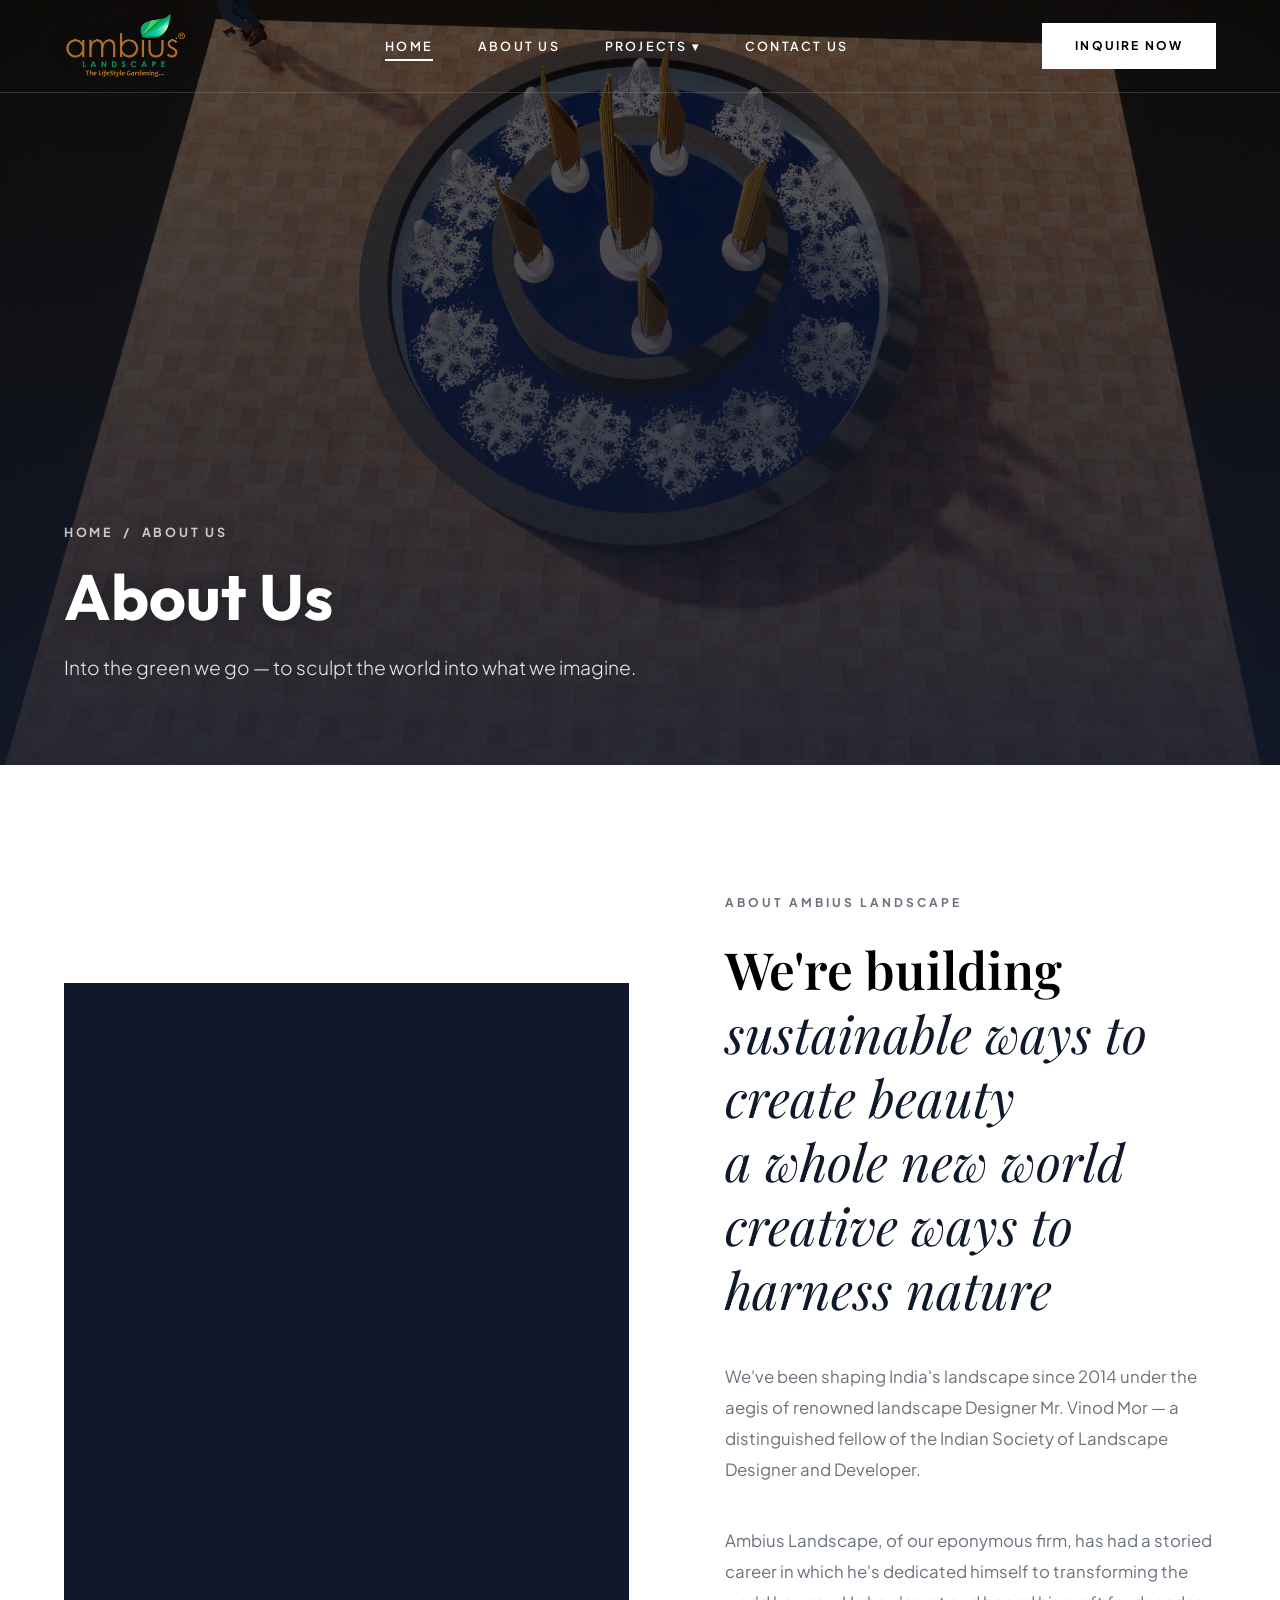
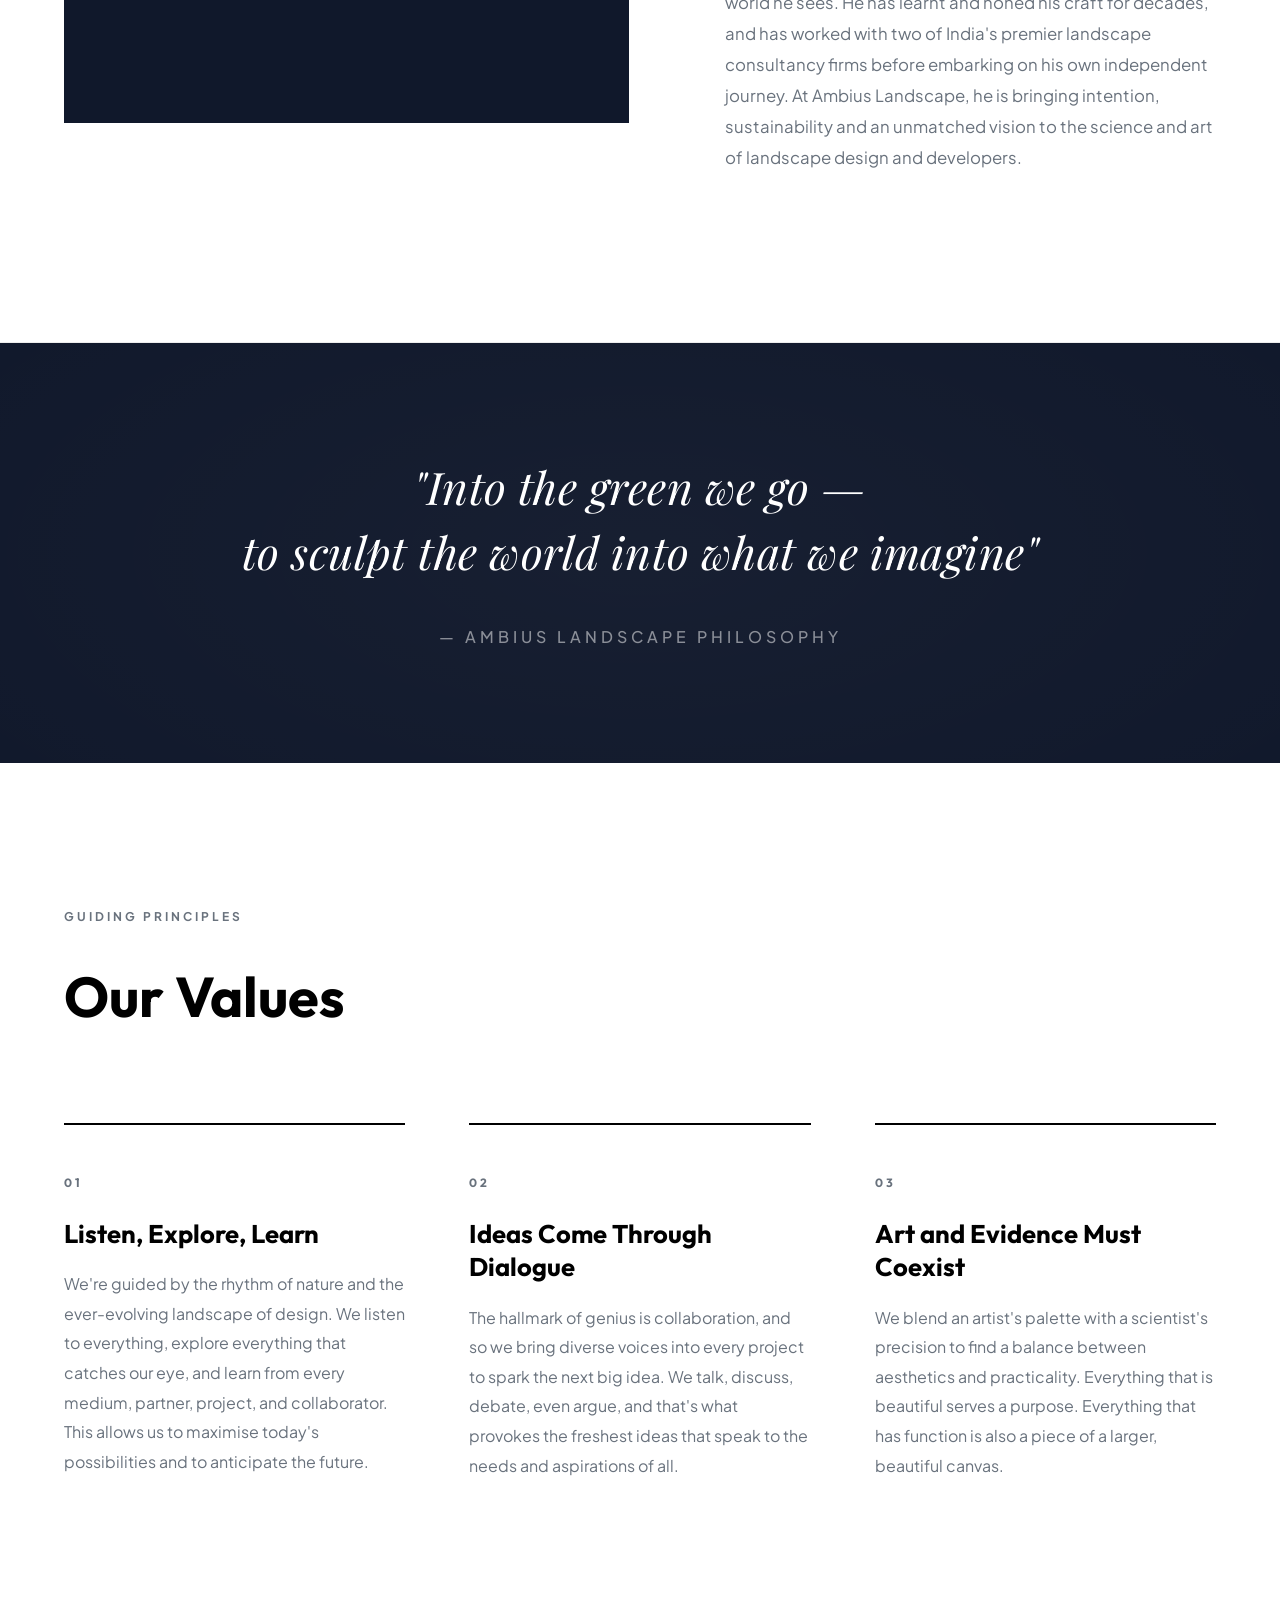
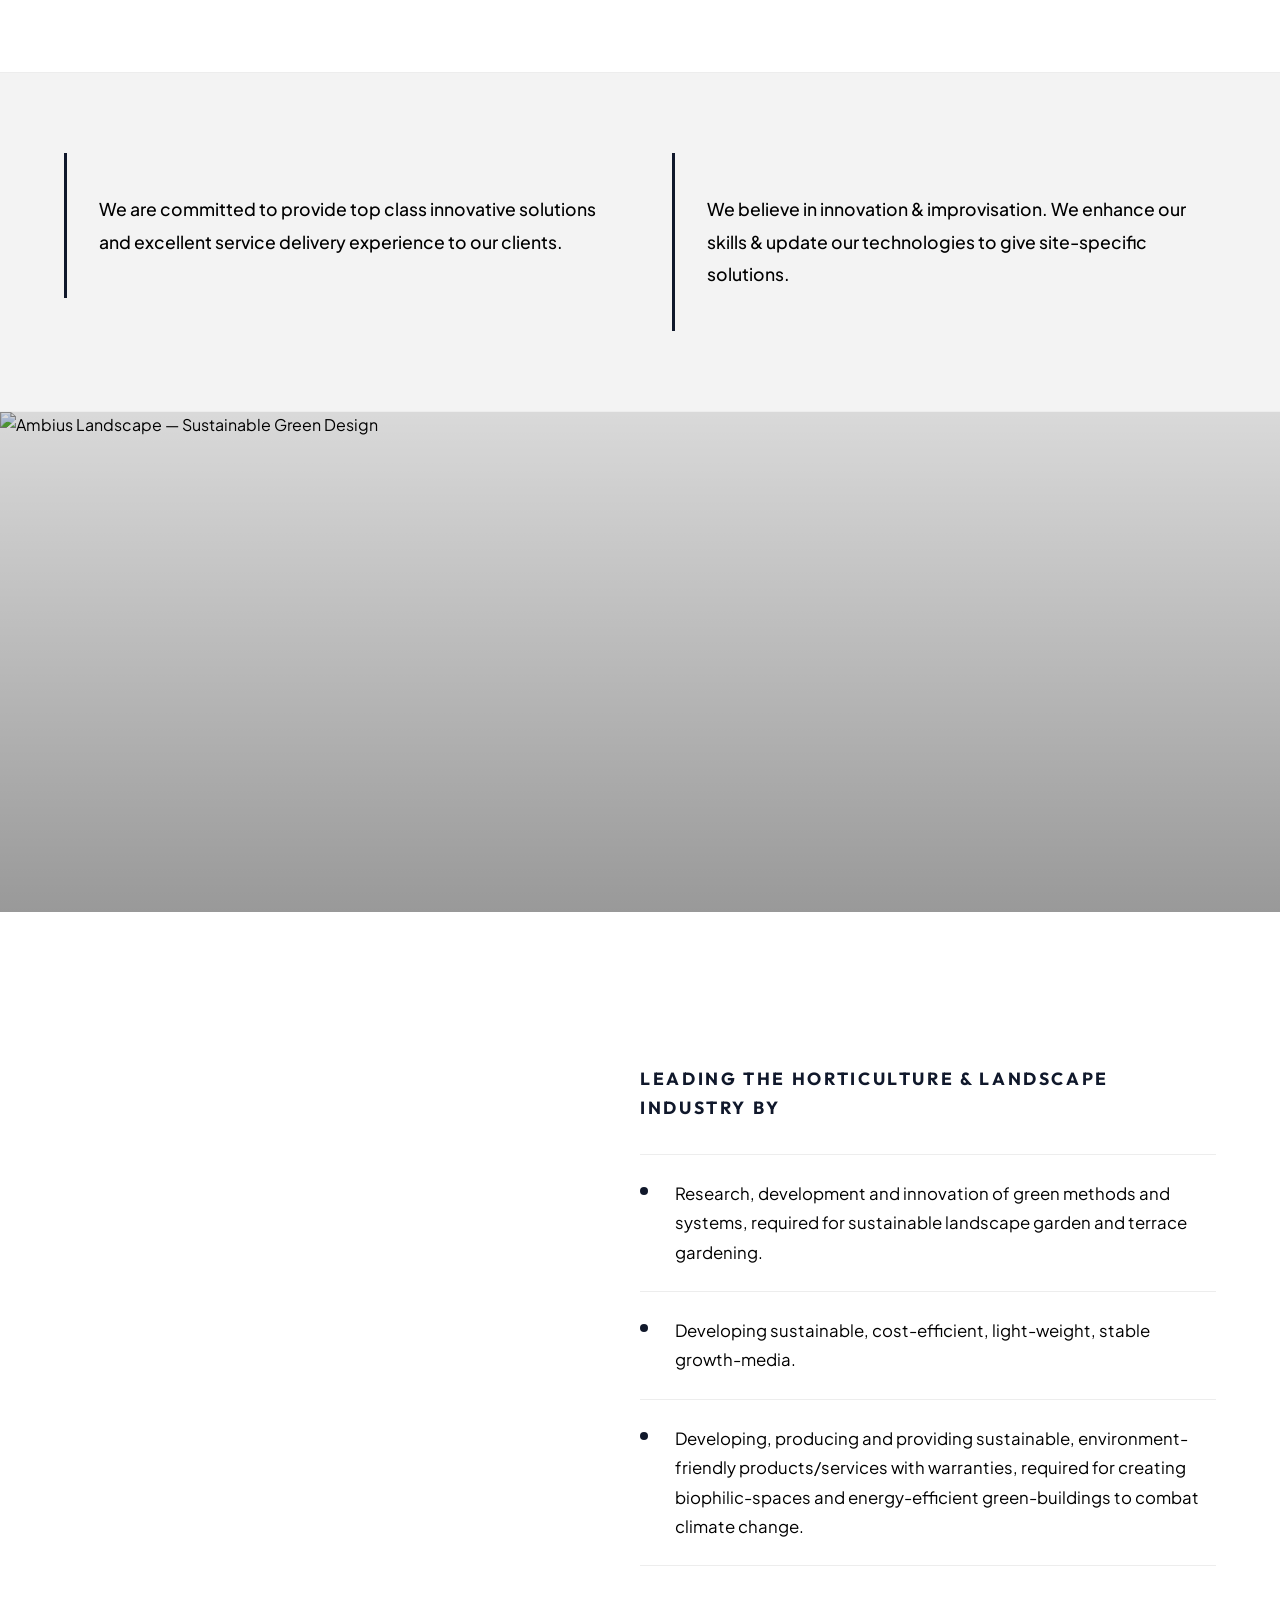
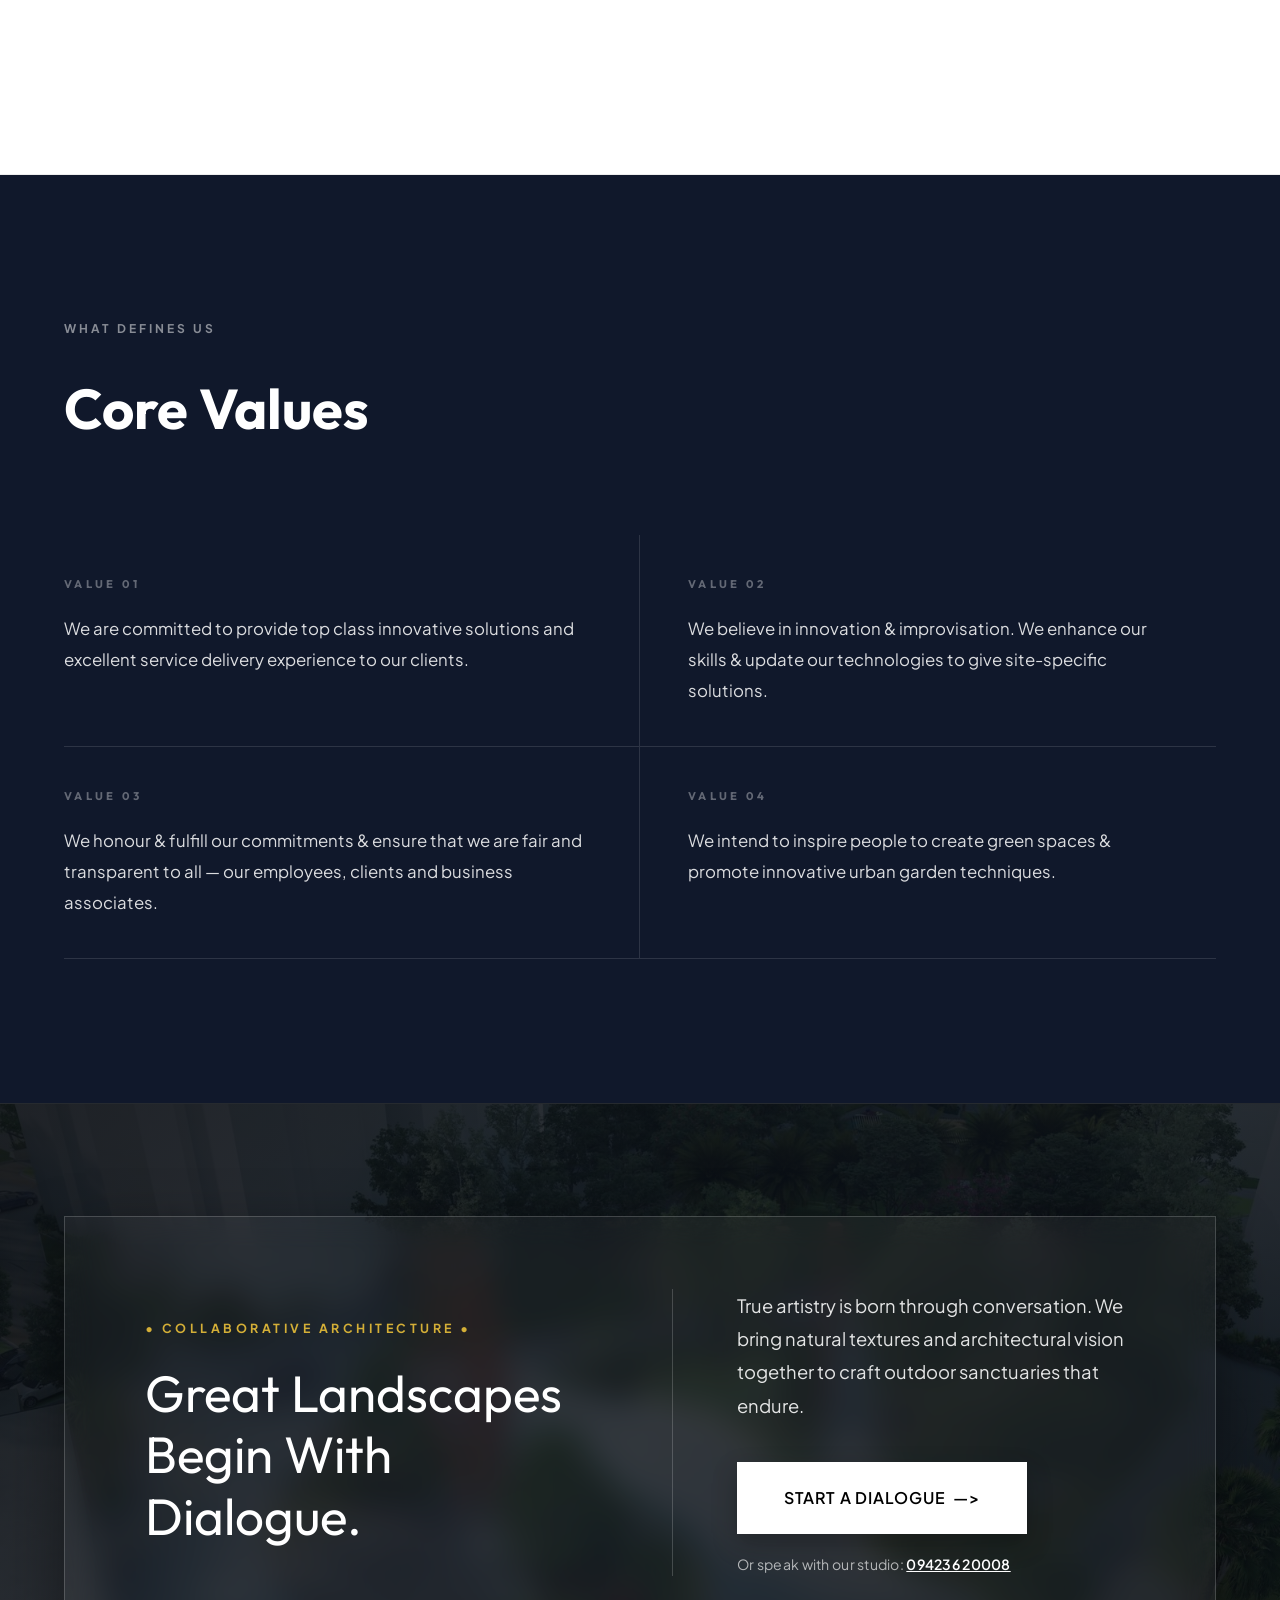
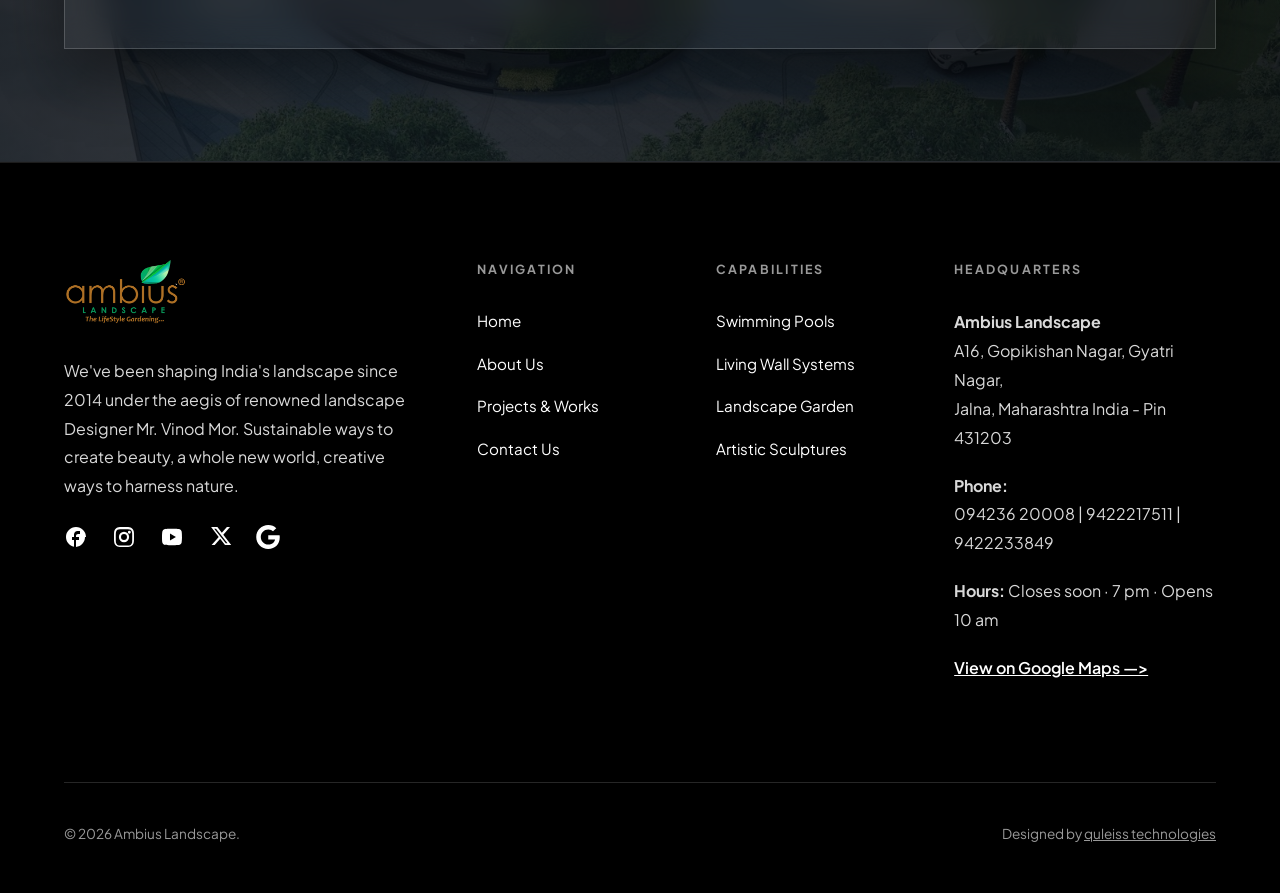
==== commit f9615fe5: "Update image reveal animations to 2 types, replace text loader with logo, and change heading font to" ====
--- a/about.html
+++ b/about.html
@@ -416,7 +416,7 @@
     <!-- 1-SECOND SOOTHING MINIMALIST LOADING SCREEN -->
     <div id="ambius-loader">
         <div class="loader-content">
-            <h1 class="loader-title">Ambius</h1>
+            <img src="ambius-data/1logo.png" alt="Ambius Logo" class="loader-logo">
         </div>
     </div>
 
@@ -429,7 +429,7 @@
             <li><a href="index.html" class="nav-link active">Home</a></li>
             <li><a href="about.html" class="nav-link">About Us</a></li>
             <li class="nav-dropdown">
-                <a href="swimming-pools.html" class="nav-link">Projects ▾</a>
+                <a href="javascript:void(0)" class="nav-link">Projects ▾</a>
                 <ul class="dropdown-menu">
                     <li><a href="swimming-pools.html">Swimming Pools</a></li>
                     <li><a href="water-fountains.html">Water Fountains</a></li>
--- a/style.css
+++ b/style.css
@@ -3,7 +3,7 @@
    Exact User Color Palette: #000000, #69727D, #10182B, #EDEDED, #F3F3F3, #F9F9F9, #FFFFFF
    ========================================================================== */
 
-@import url('https://fonts.googleapis.com/css2?family=Plus+Jakarta+Sans:ital,wght@0,300;0,400;0,500;0,600;0,700;1,300;1,400&family=Syne:wght@400;500;600;700;800&family=Playfair+Display:ital,wght@0,400;0,600;1,400&display=swap');
+@import url('https://fonts.googleapis.com/css2?family=Outfit:wght@400;500;600;700;800&family=Plus+Jakarta+Sans:ital,wght@0,300;0,400;0,500;0,600;0,700;1,300;1,400&family=Playfair+Display:ital,wght@0,400;0,600;1,400&display=swap');
 
 :root {
     /* Exact Palette from colors.md */
@@ -24,7 +24,7 @@
     
     /* Editorial Typography */
     --font-main: 'Plus Jakarta Sans', -apple-system, BlinkMacSystemFont, sans-serif;
-    --font-heading: 'Syne', sans-serif;
+    --font-heading: 'Outfit', -apple-system, BlinkMacSystemFont, sans-serif;
     --font-serif: 'Playfair Display', serif;
     
     /* Easing & Transitions */
@@ -107,6 +107,19 @@
 .loader-content {
     text-align: center;
     position: relative;
+    display: flex;
+    align-items: center;
+    justify-content: center;
+}
+
+.loader-logo {
+    height: 84px;
+    width: auto;
+    object-fit: contain;
+    display: block;
+    margin: 0 auto;
+    animation: loaderSoothingPulse 1s cubic-bezier(0.16, 1, 0.3, 1) infinite alternate;
+    filter: drop-shadow(0 4px 16px rgba(0, 0, 0, 0.18));
 }
 
 .loader-title {
@@ -121,14 +134,12 @@
 
 @keyframes loaderSoothingPulse {
     0% {
-        opacity: 0.25;
-        transform: scale(0.98);
-        letter-spacing: 0.35em;
+        opacity: 0.35;
+        transform: scale(0.95);
     }
     100% {
         opacity: 1;
-        transform: scale(1);
-        letter-spacing: 0.45em;
+        transform: scale(1.05);
     }
 }
 
@@ -609,11 +620,9 @@
 }
 
 /* ==========================================================================
-   4 RADICALLY DIFFERENT, UNMISTAKABLE REVEAL ANIMATIONS
+   2 RADICALLY DIFFERENT, UNMISTAKABLE REVEAL ANIMATIONS
    1. .anim-curtain-navy (Solid Navy Box left-to-right wipe + zoom out)
-   2. .anim-iris-circle (Circular Aperture / Iris expand from center + blur clear)
-   3. .anim-center-doors (Double Shutters parting open from center + rotation)
-   4. .anim-curtain-down (Vertical Shutter dropping top-to-bottom + glide down)
+   2. .anim-center-doors (Double Shutters parting open from center + rotation)
    ========================================================================== */
 .reveal-wrapper {
     position: relative;
@@ -662,20 +671,7 @@
     transform: scale(1);
 }
 
-/* --- TYPE 2: .anim-iris-circle (Camera Iris Circle Expanding from Center) --- */
-.anim-iris-circle img {
-    clip-path: circle(0% at 50% 50%);
-    transform: scale(1.3);
-    filter: blur(12px);
-    transition: clip-path 1.3s cubic-bezier(0.77, 0, 0.175, 1), transform 1.4s ease, filter 1s ease;
-}
-.anim-iris-circle.revealed img {
-    clip-path: circle(100% at 50% 50%);
-    transform: scale(1);
-    filter: blur(0px);
-}
-
-/* --- TYPE 3: .anim-center-doors (Double Sliding Shutters Parting from Center) --- */
+/* --- TYPE 2: .anim-center-doors (Double Sliding Shutters Parting from Center) --- */
 .anim-center-doors {
     position: relative;
 }
@@ -711,35 +707,6 @@
 }
 .anim-center-doors.revealed img {
     transform: rotate(0deg) scale(1);
-}
-
-/* --- TYPE 4: .anim-curtain-down (Vertical Shutter Dropping Top-to-Bottom) --- */
-.anim-curtain-down {
-    position: relative;
-}
-.anim-curtain-down::after {
-    content: '';
-    position: absolute;
-    top: 0;
-    left: 0;
-    width: 100%;
-    height: 100%;
-    background: var(--color-muted); /* #69727D */
-    z-index: 5;
-    transform: scaleY(1);
-    transform-origin: bottom;
-    transition: transform 1.2s cubic-bezier(0.77, 0, 0.175, 1);
-    will-change: transform;
-}
-.anim-curtain-down img {
-    transform: translateY(-60px) scale(1.2);
-    transition: transform 1.35s cubic-bezier(0.16, 1, 0.3, 1);
-}
-.anim-curtain-down.revealed::after {
-    transform: scaleY(0);
-}
-.anim-curtain-down.revealed img {
-    transform: translateY(0) scale(1);
 }
 
 /* ==========================================================================
@@ -2256,6 +2223,9 @@
     }
 
     /* Loading screen */
+    .loader-logo {
+        height: 64px;
+    }
     .loader-title {
         font-size: 2.2rem;
         letter-spacing: 0.3em;
@@ -2347,6 +2317,10 @@
 
     .ed-footer-bottom {
         font-size: 0.75rem;
+    }
+
+    .loader-logo {
+        height: 52px;
     }
 
     .loader-title {
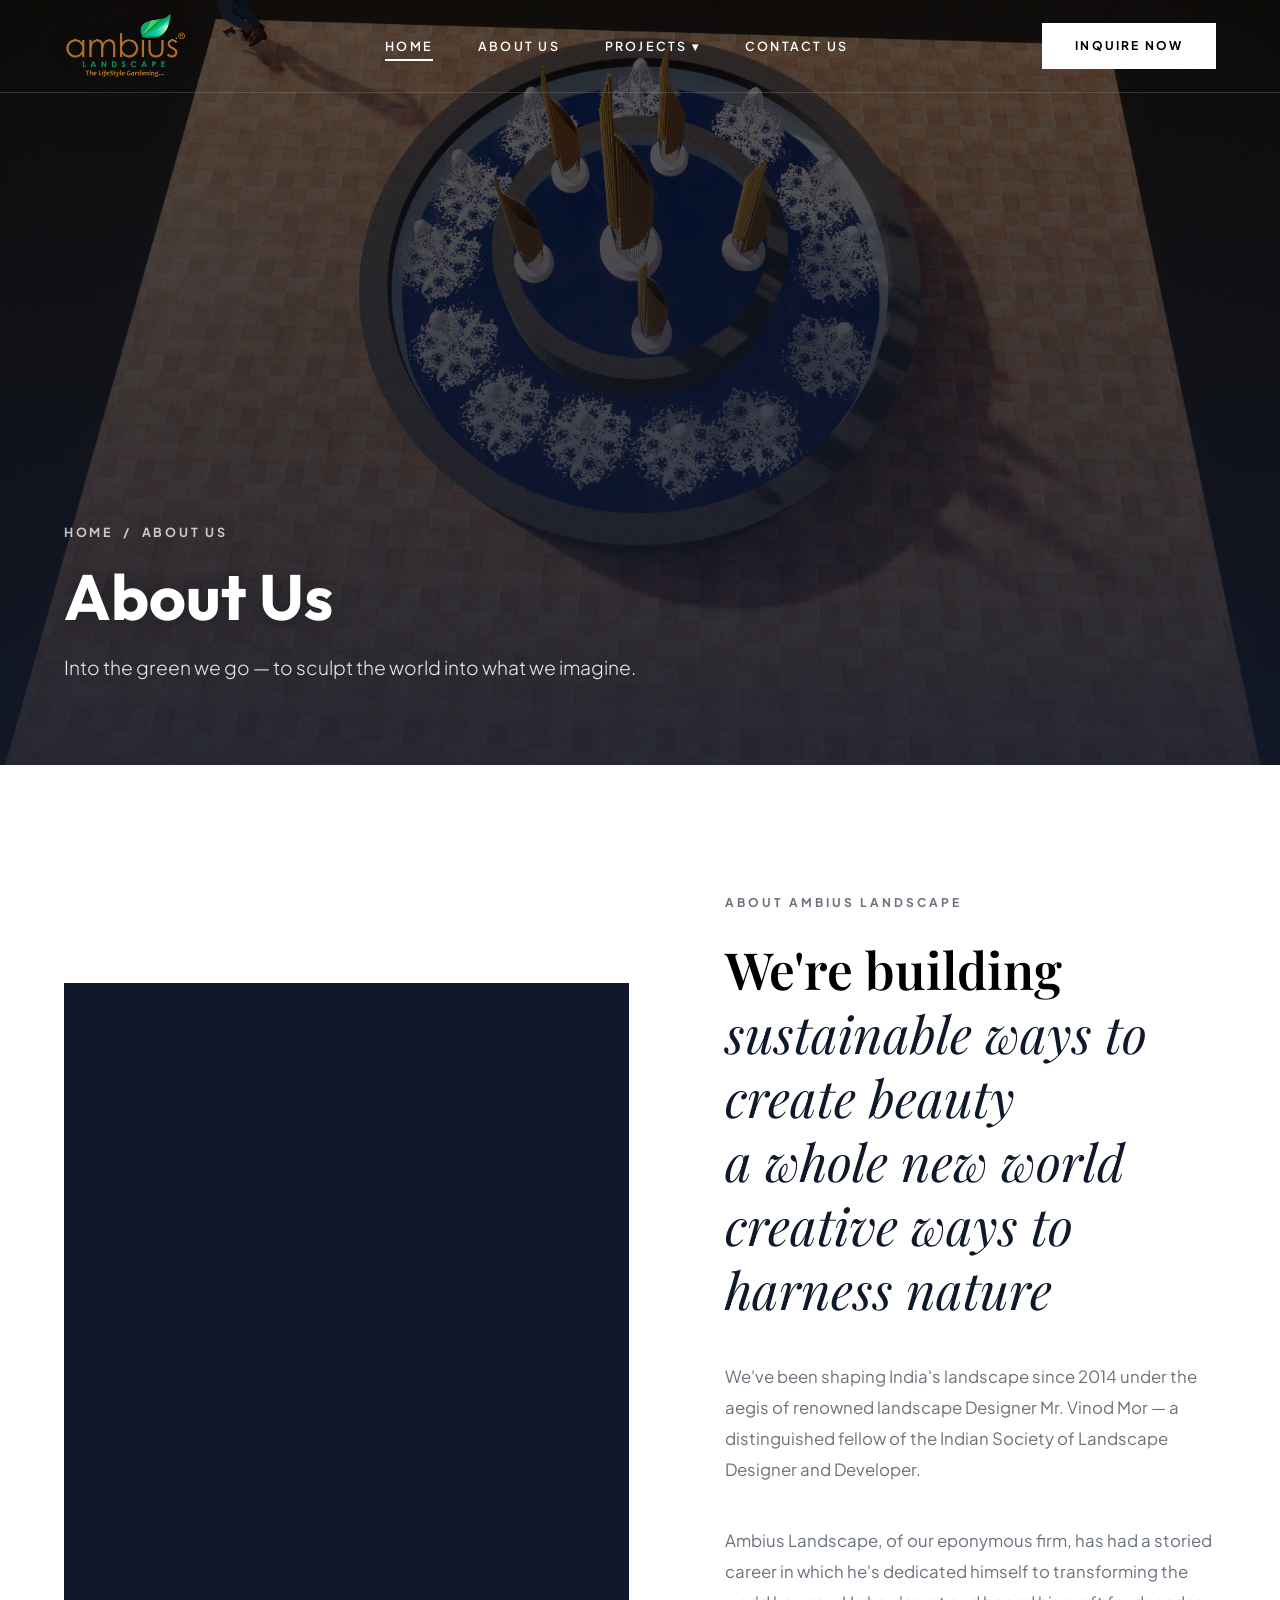
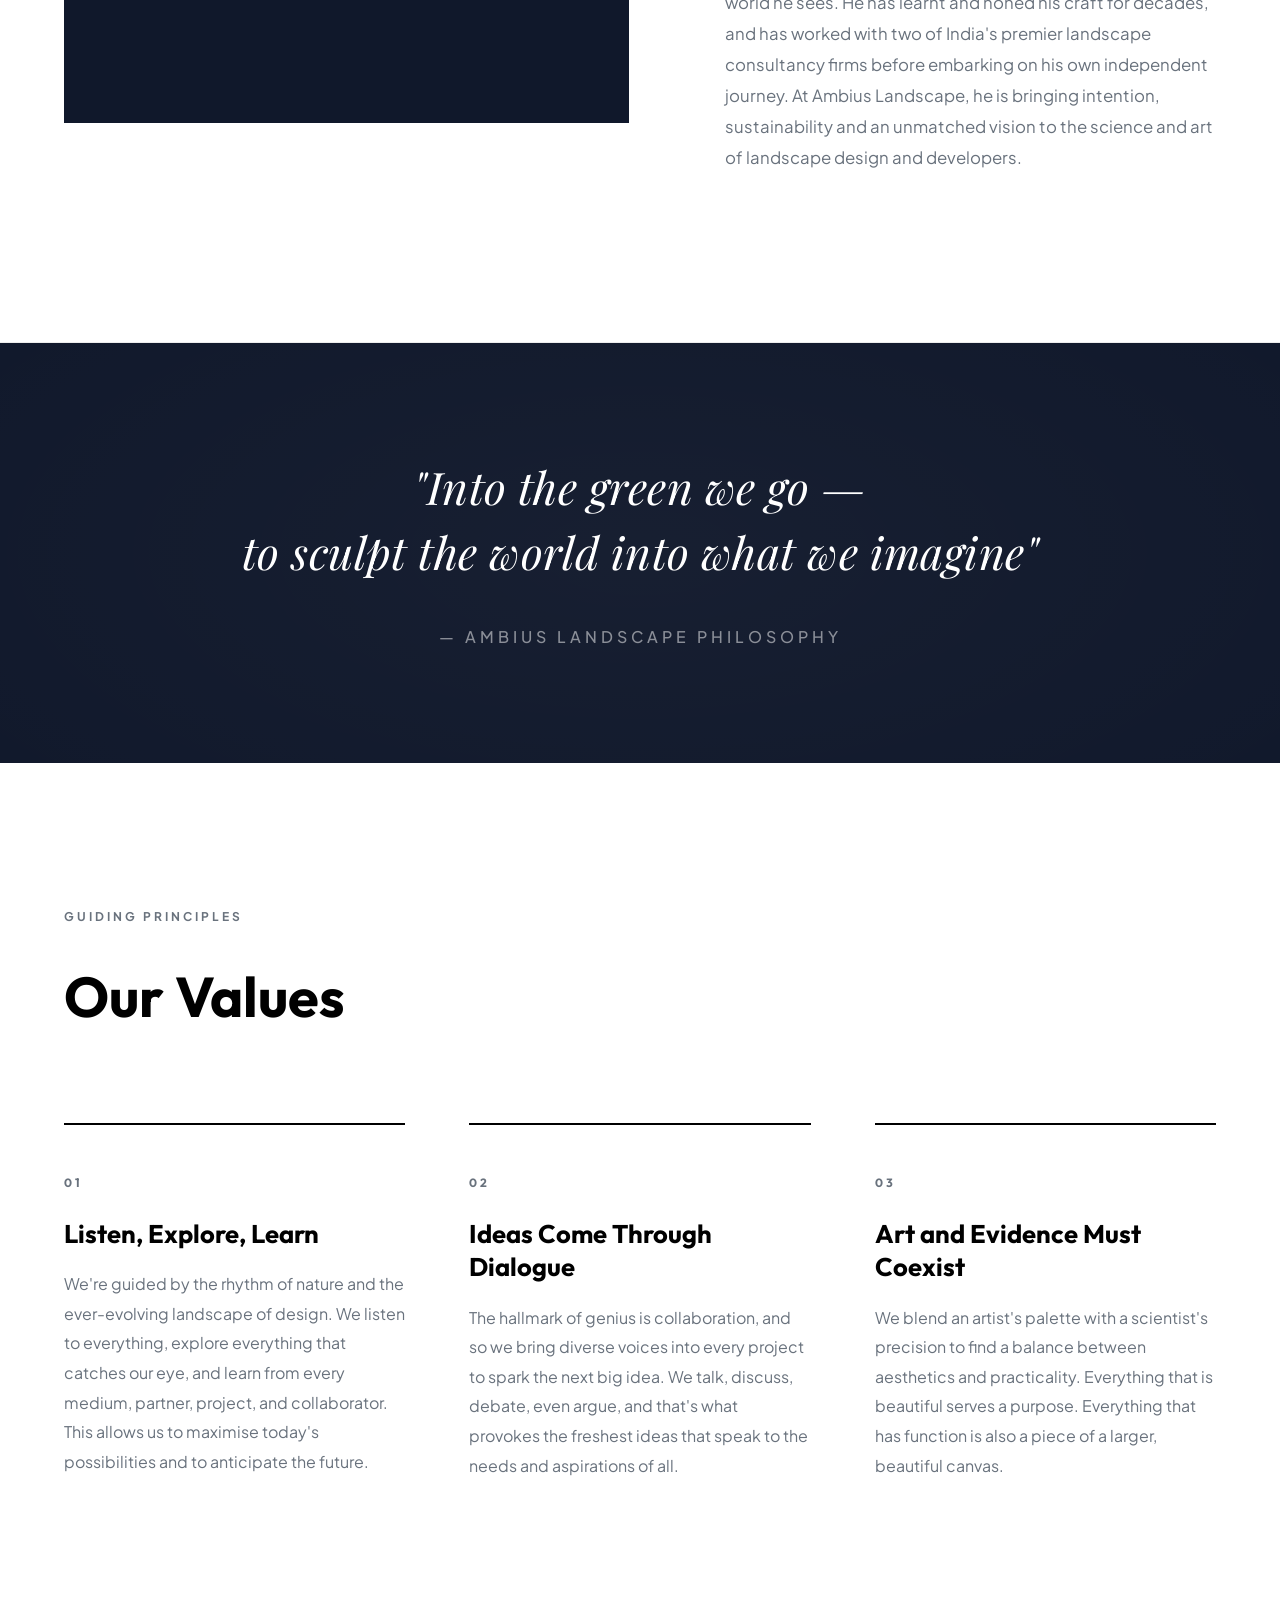
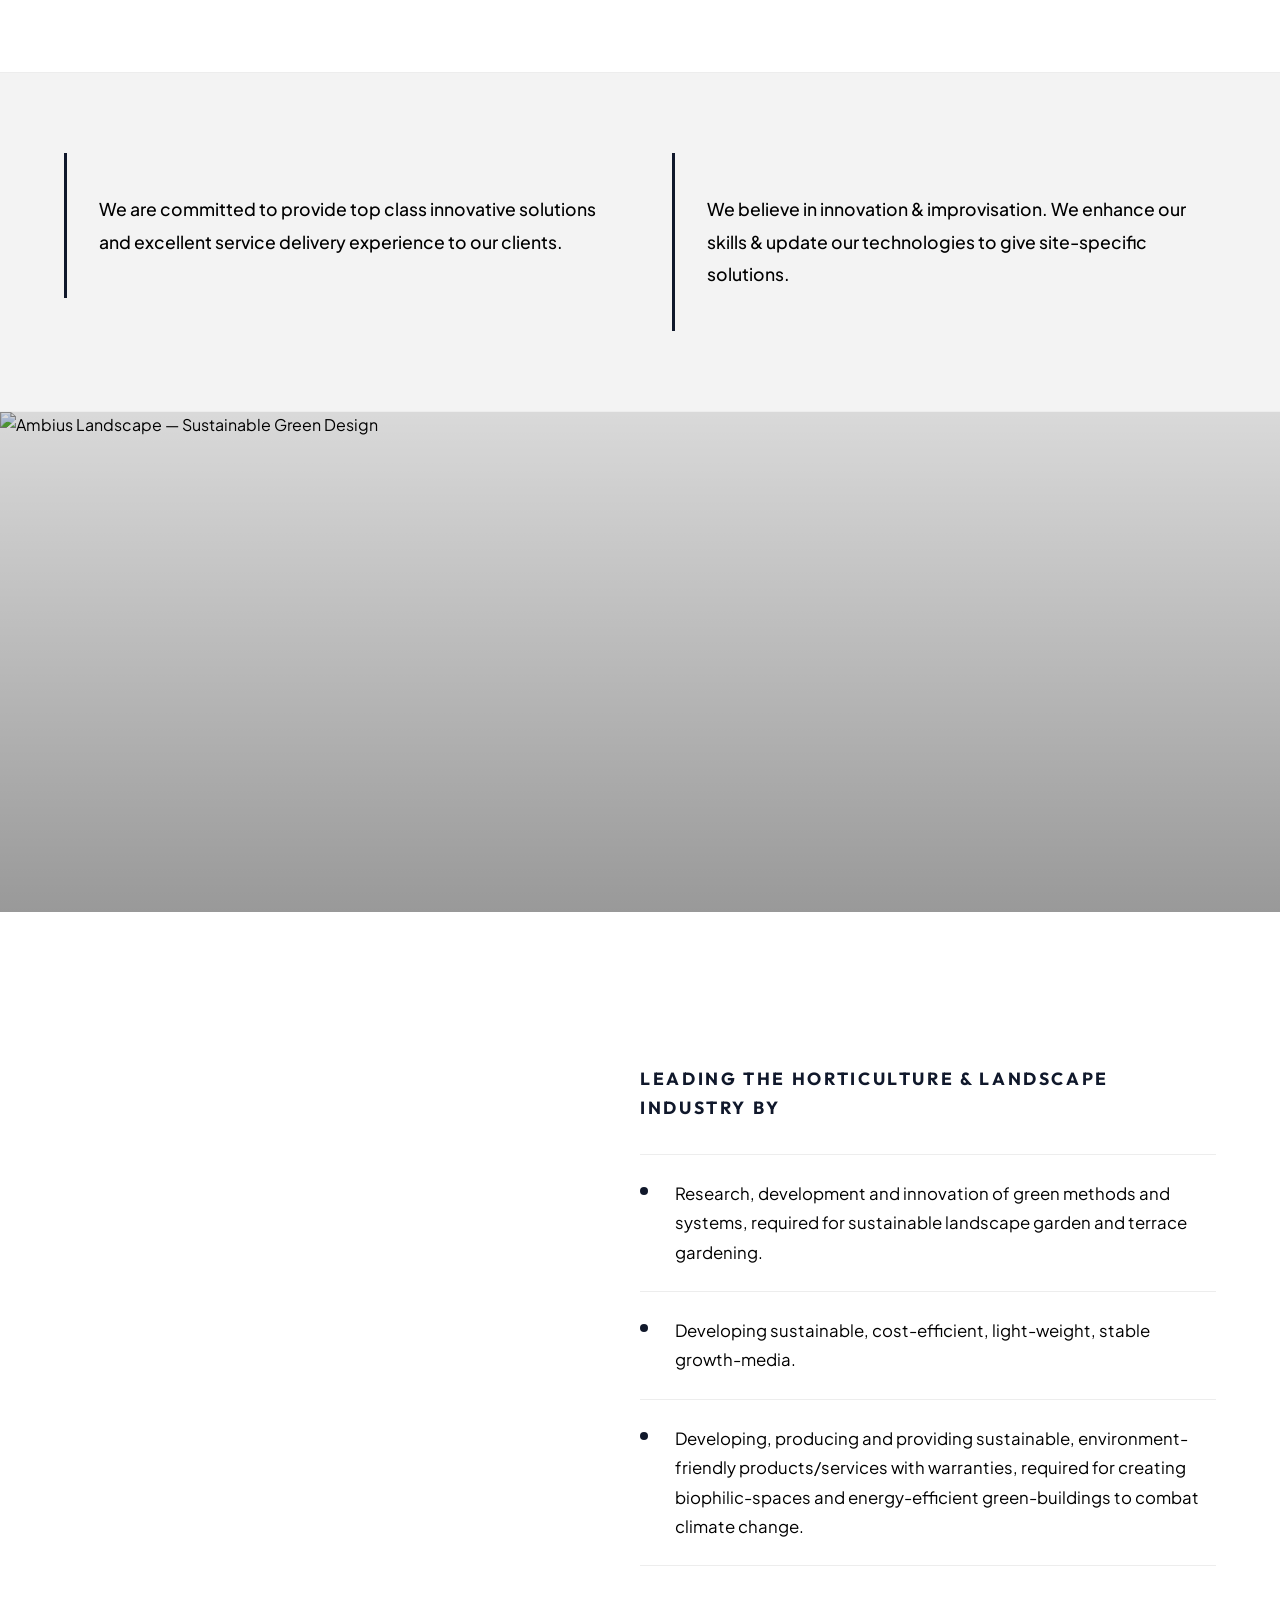
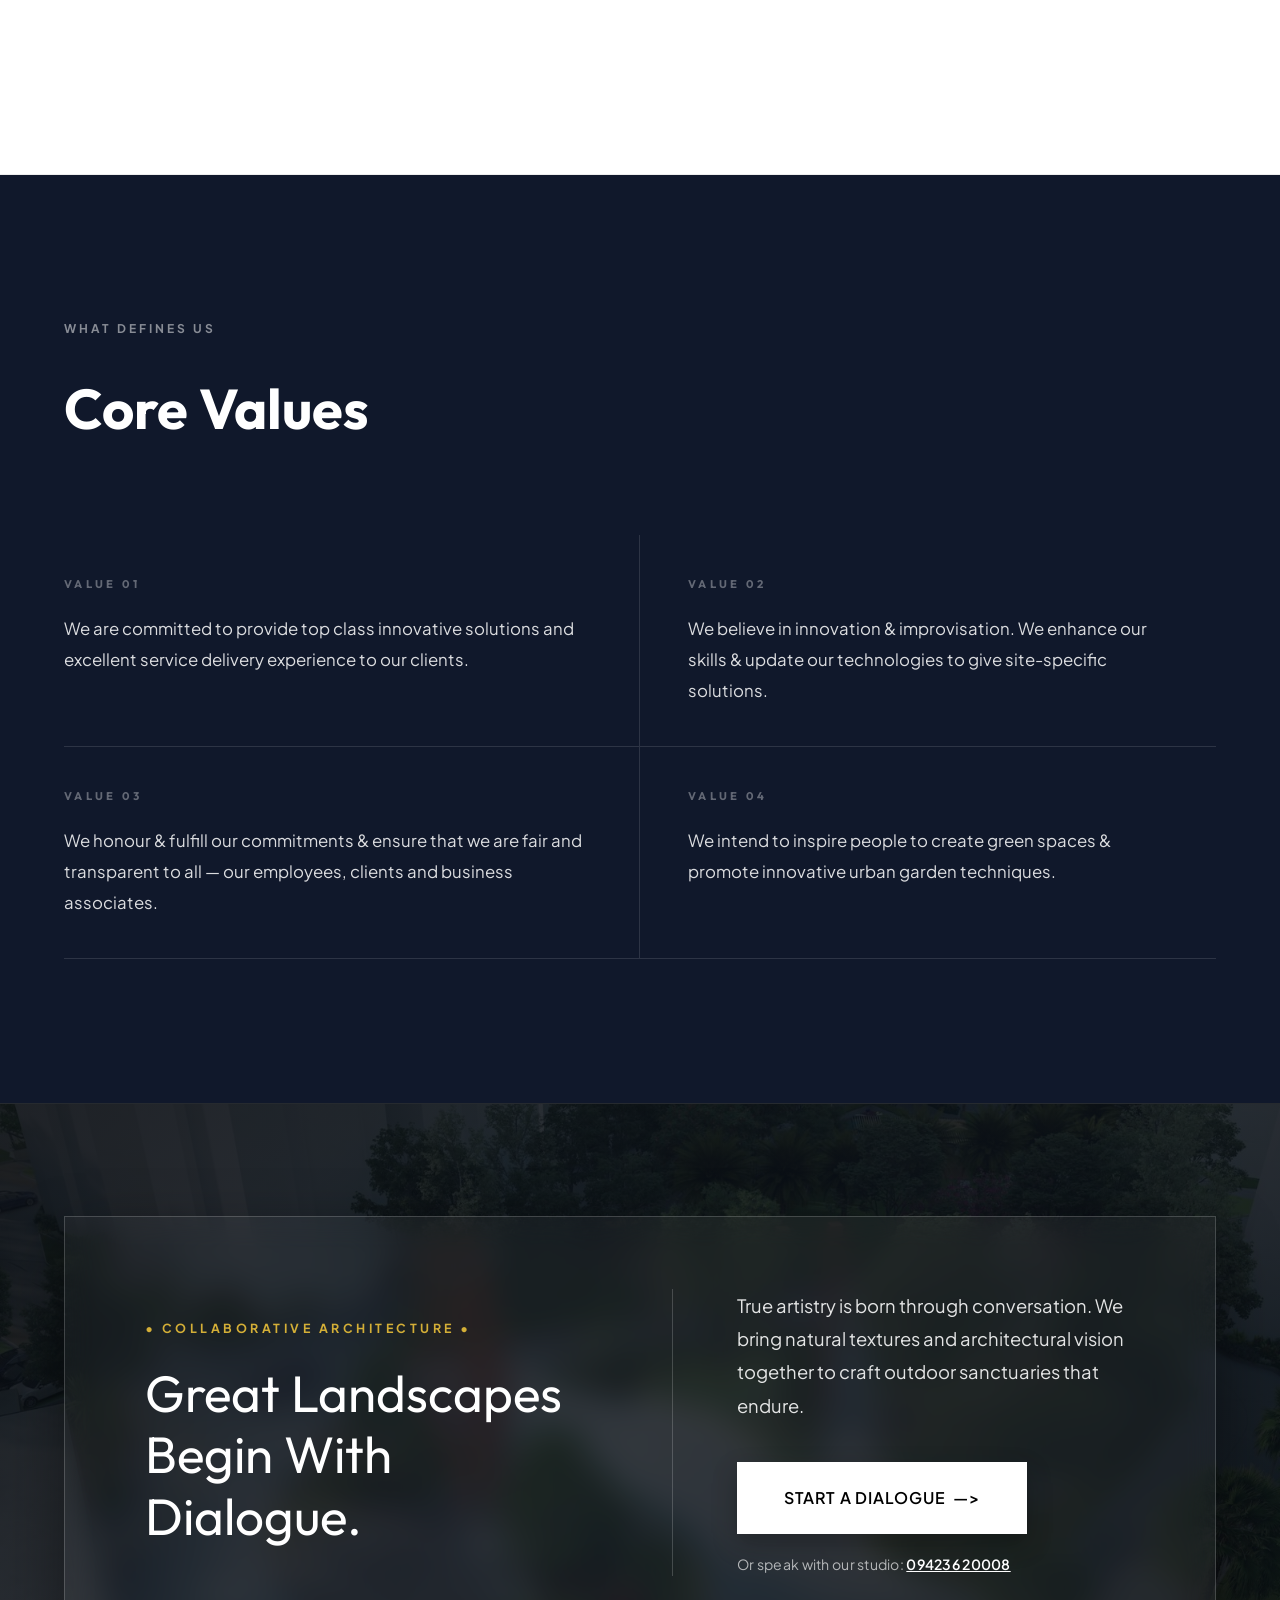
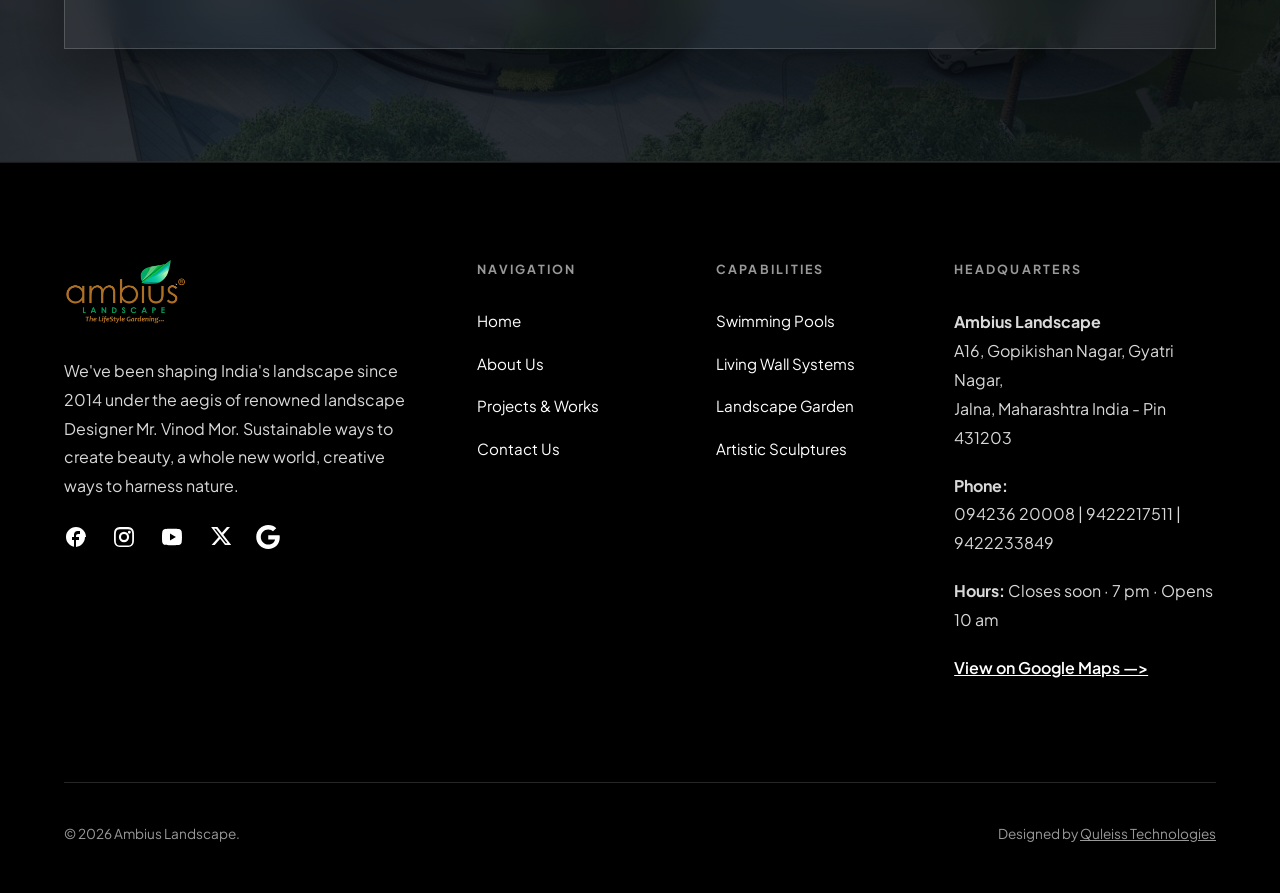
==== commit 7ab8fec9: "Update premium animated loading screen and styling across pages" ====
--- a/about.html
+++ b/about.html
@@ -413,9 +413,21 @@
 </head>
 <body>
 
-    <!-- 1-SECOND SOOTHING MINIMALIST LOADING SCREEN -->
+    <!-- PREMIUM ANIMATED LOADING SCREEN -->
     <div id="ambius-loader">
+        <div class="loader-particles">
+            <span class="leaf-particle" style="--i:0"></span>
+            <span class="leaf-particle" style="--i:1"></span>
+            <span class="leaf-particle" style="--i:2"></span>
+            <span class="leaf-particle" style="--i:3"></span>
+            <span class="leaf-particle" style="--i:4"></span>
+            <span class="leaf-particle" style="--i:5"></span>
+            <span class="leaf-particle" style="--i:6"></span>
+            <span class="leaf-particle" style="--i:7"></span>
+        </div>
         <div class="loader-content">
+            <div class="loader-orbit-ring"></div>
+            <div class="loader-glow"></div>
             <img src="ambius-data/1logo.png" alt="Ambius Logo" class="loader-logo">
         </div>
     </div>
@@ -752,7 +764,7 @@
 
         <div class="ed-footer-bottom">
             <p>&copy; 2026 Ambius Landscape.</p>
-            <p>Designed by <a href="https://www.quleiss.com/" target="_blank" style="color: inherit; text-decoration: underline;">quleiss technologies</a></p>
+            <p>Designed by <a href="https://www.quleiss.com/" target="_blank" style="color: inherit; text-decoration: underline;">Quleiss Technologies</a></p>
         </div>
     </footer>
 
--- a/style.css
+++ b/style.css
@@ -82,66 +82,394 @@
 }
 
 /* ==========================================================================
-   1-SECOND SOOTHING MINIMALIST LOADING SCREEN ("AMBIUS" SIRF AMBIUS)
+   PREMIUM ANIMATED LOADING SCREEN — AMBIUS LANDSCAPE
+   Features: Orbital ring, floating particles, glow pulse, staggered text,
+   cinematic progress bar, dramatic curtain exit
    ========================================================================== */
+
+/* ---- MAIN CONTAINER ---- */
 #ambius-loader {
     position: fixed;
     top: 0;
     left: 0;
     width: 100%;
     height: 100vh;
-    background: var(--color-white);
+    height: 100dvh;
+    background: linear-gradient(160deg, #0a0f1a 0%, #10182B 40%, #152035 70%, #0d1420 100%);
     display: flex;
     align-items: center;
     justify-content: center;
     z-index: 999999;
-    transition: opacity 0.6s cubic-bezier(0.77, 0, 0.175, 1), transform 0.6s cubic-bezier(0.77, 0, 0.175, 1);
-}
-
+    overflow: hidden;
+    transition: none;
+}
+
+/* Ambient light bloom behind everything */
+#ambius-loader::before {
+    content: '';
+    position: absolute;
+    top: 50%;
+    left: 50%;
+    width: 500px;
+    height: 500px;
+    transform: translate(-50%, -50%);
+    border-radius: 50%;
+    background: radial-gradient(circle, rgba(30, 120, 70, 0.12) 0%, rgba(16, 24, 43, 0) 70%);
+    animation: loaderAmbientPulse 3s ease-in-out infinite alternate;
+    pointer-events: none;
+}
+
+/* Subtle grid texture overlay */
+#ambius-loader::after {
+    content: '';
+    position: absolute;
+    inset: 0;
+    background-image:
+        linear-gradient(rgba(255,255,255,0.015) 1px, transparent 1px),
+        linear-gradient(90deg, rgba(255,255,255,0.015) 1px, transparent 1px);
+    background-size: 60px 60px;
+    pointer-events: none;
+    opacity: 0.5;
+}
+
+/* ---- EXIT ANIMATION (SPLIT CURTAIN) ---- */
 #ambius-loader.loaded {
+    animation: loaderCurtainExit 1.2s cubic-bezier(0.77, 0, 0.175, 1) forwards;
+    pointer-events: none;
+}
+
+#ambius-loader.loaded .loader-content {
+    animation: loaderContentExit 0.6s cubic-bezier(0.55, 0, 1, 0.45) forwards;
+}
+
+#ambius-loader.loaded .loader-particles {
+    animation: loaderContentExit 0.5s cubic-bezier(0.55, 0, 1, 0.45) forwards;
+}
+
+/* ---- FLOATING LEAF PARTICLES ---- */
+.loader-particles {
+    position: absolute;
+    inset: 0;
+    overflow: hidden;
+    pointer-events: none;
+}
+
+.leaf-particle {
+    position: absolute;
+    width: 8px;
+    height: 8px;
+    border-radius: 0 50% 50% 50%;
+    background: linear-gradient(135deg, rgba(34, 160, 90, 0.5), rgba(20, 180, 120, 0.2));
     opacity: 0;
-    pointer-events: none;
-    transform: translateY(-20px);
-}
-
+    animation: leafFloat 6s cubic-bezier(0.37, 0, 0.63, 1) infinite;
+    animation-delay: calc(var(--i) * 0.7s);
+}
+
+.leaf-particle:nth-child(1) { left: 10%; top: 80%; width: 6px; height: 6px; }
+.leaf-particle:nth-child(2) { left: 25%; top: 90%; width: 10px; height: 10px; }
+.leaf-particle:nth-child(3) { left: 40%; top: 85%; width: 5px; height: 5px; }
+.leaf-particle:nth-child(4) { left: 55%; top: 95%; width: 8px; height: 8px; }
+.leaf-particle:nth-child(5) { left: 70%; top: 88%; width: 7px; height: 7px; }
+.leaf-particle:nth-child(6) { left: 85%; top: 82%; width: 9px; height: 9px; }
+.leaf-particle:nth-child(7) { left: 15%; top: 92%; width: 6px; height: 6px; }
+.leaf-particle:nth-child(8) { left: 65%; top: 78%; width: 11px; height: 11px; }
+
+/* ---- LOADER CONTENT CENTER ---- */
 .loader-content {
     text-align: center;
     position: relative;
     display: flex;
+    flex-direction: column;
     align-items: center;
     justify-content: center;
-}
-
+    gap: 0;
+    z-index: 2;
+}
+
+/* Remove the old ::after line shimmer */
+.loader-content::after {
+    display: none;
+}
+
+/* ---- ORBITING RING ---- */
+.loader-orbit-ring {
+    position: absolute;
+    top: 50%;
+    left: 50%;
+    width: 220px;
+    height: 220px;
+    transform: translate(-50%, -50%);
+    border-radius: 50%;
+    border: 1.5px solid transparent;
+    border-top-color: rgba(194, 149, 60, 0.7);
+    border-right-color: rgba(194, 149, 60, 0.25);
+    animation: orbitSpin 2.5s linear infinite;
+    pointer-events: none;
+}
+
+.loader-orbit-ring::before {
+    content: '';
+    position: absolute;
+    top: -4px;
+    left: 50%;
+    width: 8px;
+    height: 8px;
+    border-radius: 50%;
+    background: #c2953c;
+    box-shadow: 0 0 12px 3px rgba(194, 149, 60, 0.6);
+    transform: translateX(-50%);
+}
+
+.loader-orbit-ring::after {
+    content: '';
+    position: absolute;
+    inset: 12px;
+    border-radius: 50%;
+    border: 1px solid transparent;
+    border-bottom-color: rgba(34, 160, 90, 0.4);
+    border-left-color: rgba(34, 160, 90, 0.15);
+    animation: orbitSpinReverse 3.5s linear infinite;
+}
+
+/* ---- PULSING GLOW ---- */
+.loader-glow {
+    position: absolute;
+    top: 50%;
+    left: 50%;
+    width: 160px;
+    height: 160px;
+    transform: translate(-50%, -50%);
+    border-radius: 50%;
+    background: radial-gradient(circle, rgba(34, 160, 90, 0.18) 0%, rgba(34, 160, 90, 0) 70%);
+    animation: glowPulse 2s ease-in-out infinite alternate;
+    pointer-events: none;
+}
+
+/* ---- LOGO ---- */
 .loader-logo {
-    height: 84px;
+    height: 100px;
     width: auto;
+    max-width: 280px;
     object-fit: contain;
     display: block;
     margin: 0 auto;
-    animation: loaderSoothingPulse 1s cubic-bezier(0.16, 1, 0.3, 1) infinite alternate;
-    filter: drop-shadow(0 4px 16px rgba(0, 0, 0, 0.18));
-}
-
-.loader-title {
-    font-family: var(--font-heading);
-    font-size: 3.5rem;
-    font-weight: 700;
-    letter-spacing: 0.4em;
-    color: var(--color-black);
-    text-transform: uppercase;
-    animation: loaderSoothingPulse 1s cubic-bezier(0.16, 1, 0.3, 1) infinite alternate;
-}
-
-@keyframes loaderSoothingPulse {
+    animation: logoReveal 1s cubic-bezier(0.16, 1, 0.3, 1) 0.3s forwards;
+    opacity: 0;
+    filter: drop-shadow(0 0 30px rgba(194, 149, 60, 0.3)) drop-shadow(0 0 60px rgba(34, 160, 90, 0.15));
+    position: relative;
+    z-index: 3;
+}
+
+/* ---- TAGLINE (Letter-by-letter reveal) ---- */
+.loader-tagline {
+    margin-top: 28px;
+    font-family: var(--font-serif, 'Playfair Display', serif);
+    font-size: 1.05rem;
+    font-style: italic;
+    letter-spacing: 0.15em;
+    color: rgba(194, 149, 60, 0.85);
+    display: flex;
+    justify-content: center;
+    flex-wrap: wrap;
+    gap: 0;
+    overflow: hidden;
+}
+
+.loader-tagline span {
+    display: inline-block;
+    opacity: 0;
+    transform: translateY(20px) rotateX(40deg);
+    animation: taglineLetterReveal 0.5s cubic-bezier(0.16, 1, 0.3, 1) forwards;
+    animation-delay: calc(0.8s + var(--char-index, 0) * 0.04s);
+}
+
+/* We'll set --char-index via nth-child */
+.loader-tagline span:nth-child(1)  { --char-index: 0; }
+.loader-tagline span:nth-child(2)  { --char-index: 1; }
+.loader-tagline span:nth-child(3)  { --char-index: 2; }
+.loader-tagline span:nth-child(4)  { --char-index: 3; }
+.loader-tagline span:nth-child(5)  { --char-index: 4; }
+.loader-tagline span:nth-child(6)  { --char-index: 5; }
+.loader-tagline span:nth-child(7)  { --char-index: 6; }
+.loader-tagline span:nth-child(8)  { --char-index: 7; }
+.loader-tagline span:nth-child(9)  { --char-index: 8; }
+.loader-tagline span:nth-child(10) { --char-index: 9; }
+.loader-tagline span:nth-child(11) { --char-index: 10; }
+.loader-tagline span:nth-child(12) { --char-index: 11; }
+.loader-tagline span:nth-child(13) { --char-index: 12; }
+.loader-tagline span:nth-child(14) { --char-index: 13; }
+.loader-tagline span:nth-child(15) { --char-index: 14; }
+.loader-tagline span:nth-child(16) { --char-index: 15; }
+.loader-tagline span:nth-child(17) { --char-index: 16; }
+.loader-tagline span:nth-child(18) { --char-index: 17; }
+.loader-tagline span:nth-child(19) { --char-index: 18; }
+.loader-tagline span:nth-child(20) { --char-index: 19; }
+.loader-tagline span:nth-child(21) { --char-index: 20; }
+.loader-tagline span:nth-child(22) { --char-index: 21; }
+.loader-tagline span:nth-child(23) { --char-index: 22; }
+.loader-tagline span:nth-child(24) { --char-index: 23; }
+.loader-tagline span:nth-child(25) { --char-index: 24; }
+.loader-tagline span:nth-child(26) { --char-index: 25; }
+
+/* ---- PROGRESS BAR ---- */
+.loader-progress {
+    margin-top: 32px;
+    width: 200px;
+    height: 2px;
+    background: rgba(255, 255, 255, 0.08);
+    border-radius: 4px;
+    overflow: hidden;
+    position: relative;
+}
+
+.loader-progress-bar {
+    height: 100%;
+    width: 0%;
+    border-radius: 4px;
+    background: linear-gradient(90deg, #c2953c, #22a05a, #c2953c);
+    background-size: 200% 100%;
+    animation: progressFill 2.5s cubic-bezier(0.25, 0.46, 0.45, 0.94) 0.5s forwards,
+               progressShimmer 1.5s linear infinite;
+}
+
+/* ==========================================================================
+   LOADER KEYFRAME ANIMATIONS
+   ========================================================================== */
+
+/* Ambient light pulse behind everything */
+@keyframes loaderAmbientPulse {
+    0% { transform: translate(-50%, -50%) scale(0.9); opacity: 0.5; }
+    100% { transform: translate(-50%, -50%) scale(1.3); opacity: 1; }
+}
+
+/* Leaf particles floating upward */
+@keyframes leafFloat {
     0% {
-        opacity: 0.35;
-        transform: scale(0.95);
+        opacity: 0;
+        transform: translateY(0) translateX(0) rotate(0deg) scale(0.5);
+    }
+    15% {
+        opacity: 0.7;
+    }
+    50% {
+        opacity: 0.5;
+        transform: translateY(-40vh) translateX(20px) rotate(180deg) scale(1);
+    }
+    85% {
+        opacity: 0.3;
+    }
+    100% {
+        opacity: 0;
+        transform: translateY(-80vh) translateX(-10px) rotate(360deg) scale(0.3);
+    }
+}
+
+/* Orbiting ring */
+@keyframes orbitSpin {
+    0% { transform: translate(-50%, -50%) rotate(0deg); }
+    100% { transform: translate(-50%, -50%) rotate(360deg); }
+}
+
+@keyframes orbitSpinReverse {
+    0% { transform: rotate(0deg); }
+    100% { transform: rotate(-360deg); }
+}
+
+/* Glow pulse */
+@keyframes glowPulse {
+    0% { transform: translate(-50%, -50%) scale(0.8); opacity: 0.4; }
+    100% { transform: translate(-50%, -50%) scale(1.4); opacity: 1; }
+}
+
+/* Logo entrance */
+@keyframes logoReveal {
+    0% {
+        opacity: 0;
+        transform: scale(0.6) translateY(15px);
+        filter: drop-shadow(0 0 0px rgba(194, 149, 60, 0)) blur(8px);
+    }
+    60% {
+        opacity: 1;
+        transform: scale(1.05) translateY(-3px);
+        filter: drop-shadow(0 0 40px rgba(194, 149, 60, 0.4)) blur(0px);
     }
     100% {
         opacity: 1;
-        transform: scale(1.05);
-    }
-}
+        transform: scale(1) translateY(0);
+        filter: drop-shadow(0 0 30px rgba(194, 149, 60, 0.3)) drop-shadow(0 0 60px rgba(34, 160, 90, 0.15)) blur(0px);
+    }
+}
+
+/* Tagline letter reveal */
+@keyframes taglineLetterReveal {
+    0% {
+        opacity: 0;
+        transform: translateY(20px) rotateX(40deg);
+    }
+    100% {
+        opacity: 1;
+        transform: translateY(0) rotateX(0deg);
+    }
+}
+
+/* Progress bar fill */
+@keyframes progressFill {
+    0% { width: 0%; }
+    20% { width: 25%; }
+    50% { width: 55%; }
+    80% { width: 85%; }
+    100% { width: 100%; }
+}
+
+/* Progress shimmer */
+@keyframes progressShimmer {
+    0% { background-position: 200% 0; }
+    100% { background-position: -200% 0; }
+}
+
+/* Exit: content fades and scales up */
+@keyframes loaderContentExit {
+    0% { opacity: 1; transform: scale(1); }
+    100% { opacity: 0; transform: scale(1.1); filter: blur(6px); }
+}
+
+/* Exit: curtain splits away */
+@keyframes loaderCurtainExit {
+    0% {
+        clip-path: inset(0 0 0 0);
+        opacity: 1;
+    }
+    100% {
+        clip-path: inset(0 50% 0 50%);
+        opacity: 0;
+    }
+}
+
+/* ---- LOADER RESPONSIVE ---- */
+@media (max-width: 600px) {
+    .loader-logo {
+        height: 70px;
+        max-width: 200px;
+    }
+    .loader-orbit-ring {
+        width: 170px;
+        height: 170px;
+    }
+    .loader-tagline {
+        font-size: 0.85rem;
+        margin-top: 20px;
+        letter-spacing: 0.1em;
+    }
+    .loader-progress {
+        width: 150px;
+        margin-top: 24px;
+    }
+    .loader-glow {
+        width: 120px;
+        height: 120px;
+    }
+}
+
 
 /* ==========================================================================
    ANIMATED CUSTOM CURSOR (EDITORIAL ARCHITECTURAL STYLE)
@@ -744,6 +1072,7 @@
     padding: 5rem 5%;
     background-color: var(--color-white);
     border-bottom: 1px solid var(--color-border);
+    overflow: hidden;
 }
 
 .editorial-grid {
@@ -751,6 +1080,14 @@
     grid-template-columns: 1.2fr 2fr;
     gap: 4rem;
     align-items: center;
+    max-width: 1450px;
+    margin: 0 auto;
+}
+
+.editorial-intro {
+    overflow: hidden;
+    word-wrap: break-word;
+    overflow-wrap: break-word;
 }
 
 .editorial-intro h2 {
@@ -760,12 +1097,16 @@
     line-height: 1.35;
     color: var(--color-black);
     margin-bottom: 1rem;
+    word-wrap: break-word;
+    overflow-wrap: break-word;
 }
 
 .editorial-intro p {
     font-size: 1rem;
     color: var(--color-muted);
     line-height: 1.8;
+    word-wrap: break-word;
+    overflow-wrap: break-word;
 }
 
 .editorial-stats-columns {
@@ -774,6 +1115,10 @@
     gap: 2rem;
     border-left: 1px solid var(--color-border);
     padding-left: 3rem;
+}
+
+.stat-item {
+    overflow: hidden;
 }
 
 .stat-item h4 {
@@ -791,6 +1136,8 @@
     font-size: 1.2rem;
     font-weight: 600;
     color: var(--color-black);
+    word-wrap: break-word;
+    overflow-wrap: break-word;
 }
 
 /* ==========================================================================
@@ -1526,24 +1873,50 @@
     flex-direction: column;
     justify-content: center;
     align-items: center;
-    gap: 5px;
+    gap: 6px;
     width: 44px;
     height: 44px;
-    background: none;
-    border: none;
-    padding: 8px;
+    background: rgba(255, 255, 255, 0.08);
+    border: 1px solid rgba(255, 255, 255, 0.15);
+    border-radius: 8px;
+    padding: 10px;
     z-index: 10002;
     position: relative;
+    transition: background 0.3s ease, border-color 0.3s ease, transform 0.3s ease;
+    backdrop-filter: blur(8px);
+    -webkit-backdrop-filter: blur(8px);
+}
+
+.nav-hamburger:active {
+    transform: scale(0.92);
+}
+
+.navbar.scrolled .nav-hamburger {
+    background: rgba(0, 0, 0, 0.04);
+    border-color: rgba(0, 0, 0, 0.1);
 }
 
 .nav-hamburger span {
     display: block;
-    width: 24px;
+    width: 22px;
     height: 2px;
     background: var(--color-white);
     border-radius: 2px;
-    transition: all 0.35s cubic-bezier(0.77, 0, 0.175, 1);
+    transition: all 0.4s cubic-bezier(0.77, 0, 0.175, 1);
     transform-origin: center;
+}
+
+.nav-hamburger span:nth-child(1) {
+    width: 22px;
+}
+
+.nav-hamburger span:nth-child(2) {
+    width: 16px;
+    margin-left: auto;
+}
+
+.nav-hamburger span:nth-child(3) {
+    width: 22px;
 }
 
 .navbar.scrolled .nav-hamburger span {
@@ -1551,17 +1924,25 @@
 }
 
 /* Hamburger to X animation — high specificity to override .navbar.scrolled */
+.navbar .nav-hamburger.active {
+    background: rgba(255, 255, 255, 0.12);
+    border-color: rgba(255, 255, 255, 0.2);
+}
+
 .navbar .nav-hamburger.active span:nth-child(1) {
-    transform: translateY(7px) rotate(45deg);
+    transform: translateY(8px) rotate(45deg);
     background: var(--color-white);
+    width: 22px;
 }
 .navbar .nav-hamburger.active span:nth-child(2) {
     opacity: 0;
     transform: scaleX(0);
+    width: 22px;
 }
 .navbar .nav-hamburger.active span:nth-child(3) {
-    transform: translateY(-7px) rotate(-45deg);
+    transform: translateY(-8px) rotate(-45deg);
     background: var(--color-white);
+    width: 22px;
 }
 
 /* ==========================================================================
@@ -1645,14 +2026,14 @@
    HOMEPAGE MOBILE NAVBAR & COMPACT MENU OVERLAY
    ========================================================================== */
 .homepage-mobile-nav {
-    background: #FFFFFF !important;
+    background: var(--color-white) !important;
     justify-content: flex-start !important;
     align-items: stretch !important;
-    padding: 5rem 0 3rem 0 !important;
+    padding: 5.5rem 0 3rem 0 !important;
     overflow-y: auto !important;
     -webkit-overflow-scrolling: touch !important;
     gap: 0 !important;
-    border-bottom: 1px solid #EDEDED !important;
+    border-bottom: none !important;
 }
 
 .homepage-mobile-nav a,
@@ -1754,27 +2135,52 @@
 
 @media (max-width: 768px) {
     .homepage-navbar {
-        padding: 0.65rem 4% !important;
+        padding: 0.6rem 4% !important;
+        background: rgba(255, 255, 255, 0.96) !important;
+        backdrop-filter: blur(20px) !important;
+        -webkit-backdrop-filter: blur(20px) !important;
+        border-bottom: 1px solid rgba(0, 0, 0, 0.06) !important;
+    }
+    .homepage-navbar .nav-hamburger {
+        background: rgba(0, 0, 0, 0.04);
+        border-color: rgba(0, 0, 0, 0.08);
+    }
+    .homepage-navbar .nav-hamburger span {
+        background: var(--color-black);
+    }
+    .homepage-navbar .nav-hamburger.active {
+        background: rgba(16, 24, 43, 0.08);
+        border-color: rgba(16, 24, 43, 0.12);
+    }
+    .homepage-navbar .nav-hamburger.active span {
+        background: var(--color-navy) !important;
     }
     .homepage-navbar.scrolled {
-        padding: 0.45rem 4% !important;
+        padding: 0.5rem 4% !important;
+    }
+    .homepage-navbar .nav-logo-img {
+        height: 42px !important;
+    }
+}
+
+@media (max-width: 480px) {
+    .homepage-mobile-nav {
+        padding: 4.5rem 0 1.5rem 0 !important;
+    }
+    .homepage-mobile-nav a {
+        font-size: 1rem !important;
+        padding: 1rem 1.5rem !important;
+    }
+    .homepage-mobile-nav .mobile-dropdown-btn {
+        font-size: 1rem !important;
+        padding: 1rem 1.5rem !important;
+    }
+    .homepage-mobile-nav a.mobile-sublink {
+        font-size: 0.9rem !important;
+        padding: 0.8rem 1.5rem 0.8rem 2.5rem !important;
     }
     .homepage-navbar .nav-logo-img {
         height: 38px !important;
-    }
-}
-
-@media (max-width: 480px) {
-    .homepage-mobile-nav {
-        padding: 4.5rem 1rem 1.5rem !important;
-    }
-    .homepage-mobile-nav a {
-        font-size: 1.02rem !important;
-        padding: 0.42rem 1.2rem !important;
-    }
-    .homepage-mobile-nav a.mobile-sublink {
-        font-size: 0.85rem !important;
-        padding: 0.28rem 1.2rem 0.28rem 2rem !important;
     }
 }
 
@@ -2024,6 +2430,7 @@
     /* Editorial Bar */
     .editorial-bar {
         padding: 3rem 4%;
+        overflow: hidden;
     }
 
     .editorial-grid {
@@ -2032,11 +2439,17 @@
     }
 
     .editorial-intro h2 {
-        font-size: 1.6rem;
+        font-size: 1.4rem;
+        line-height: 1.4;
+        word-wrap: break-word;
+        overflow-wrap: break-word;
+        hyphens: auto;
     }
 
     .editorial-intro p {
-        font-size: 0.9rem;
+        font-size: 0.88rem;
+        word-wrap: break-word;
+        overflow-wrap: break-word;
     }
 
     .editorial-stats-columns {
@@ -2044,6 +2457,17 @@
         padding-left: 0;
         border-top: 1px solid var(--color-border);
         padding-top: 1.5rem;
+        grid-template-columns: repeat(3, 1fr);
+        gap: 1.2rem;
+    }
+
+    .stat-item h4 {
+        font-size: 0.65rem;
+        letter-spacing: 0.1em;
+    }
+
+    .stat-item p {
+        font-size: 1rem;
     }
 
     /* Dedicated Offering Section */
@@ -2311,6 +2735,39 @@
         padding: 1rem 1.5rem;
     }
 
+    /* Editorial bar small mobile */
+    .editorial-bar {
+        padding: 2.5rem 4%;
+    }
+
+    .editorial-intro h2 {
+        font-size: 1.25rem;
+    }
+
+    .editorial-intro p {
+        font-size: 0.85rem;
+    }
+
+    .editorial-stats-columns {
+        grid-template-columns: 1fr;
+        gap: 1rem;
+    }
+
+    .stat-item {
+        display: flex;
+        align-items: baseline;
+        gap: 0.8rem;
+    }
+
+    .stat-item h4 {
+        min-width: fit-content;
+        margin-bottom: 0;
+    }
+
+    .stat-item p {
+        font-size: 0.95rem;
+    }
+
     .ed-footer {
         padding: 3rem 4% 1.5rem;
     }
@@ -2320,7 +2777,7 @@
     }
 
     .loader-logo {
-        height: 52px;
+        height: 56px;
     }
 
     .loader-title {
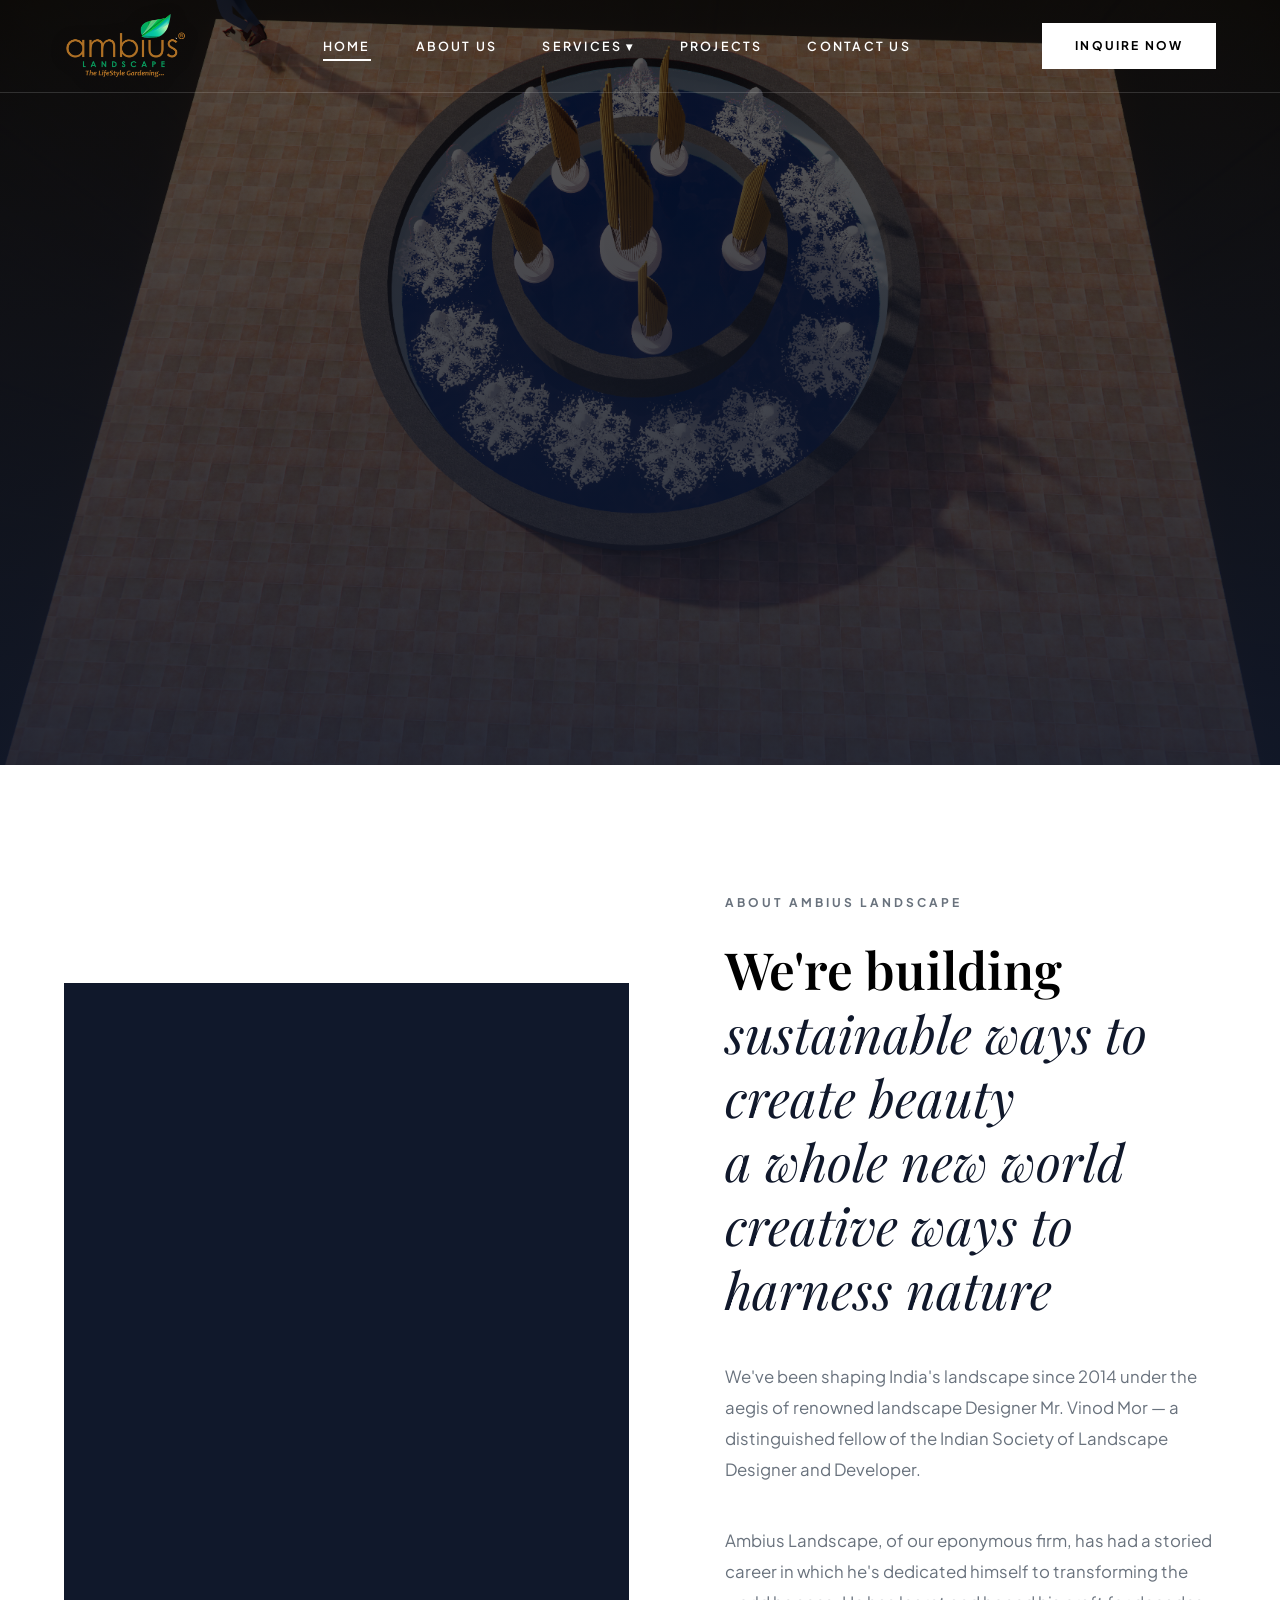
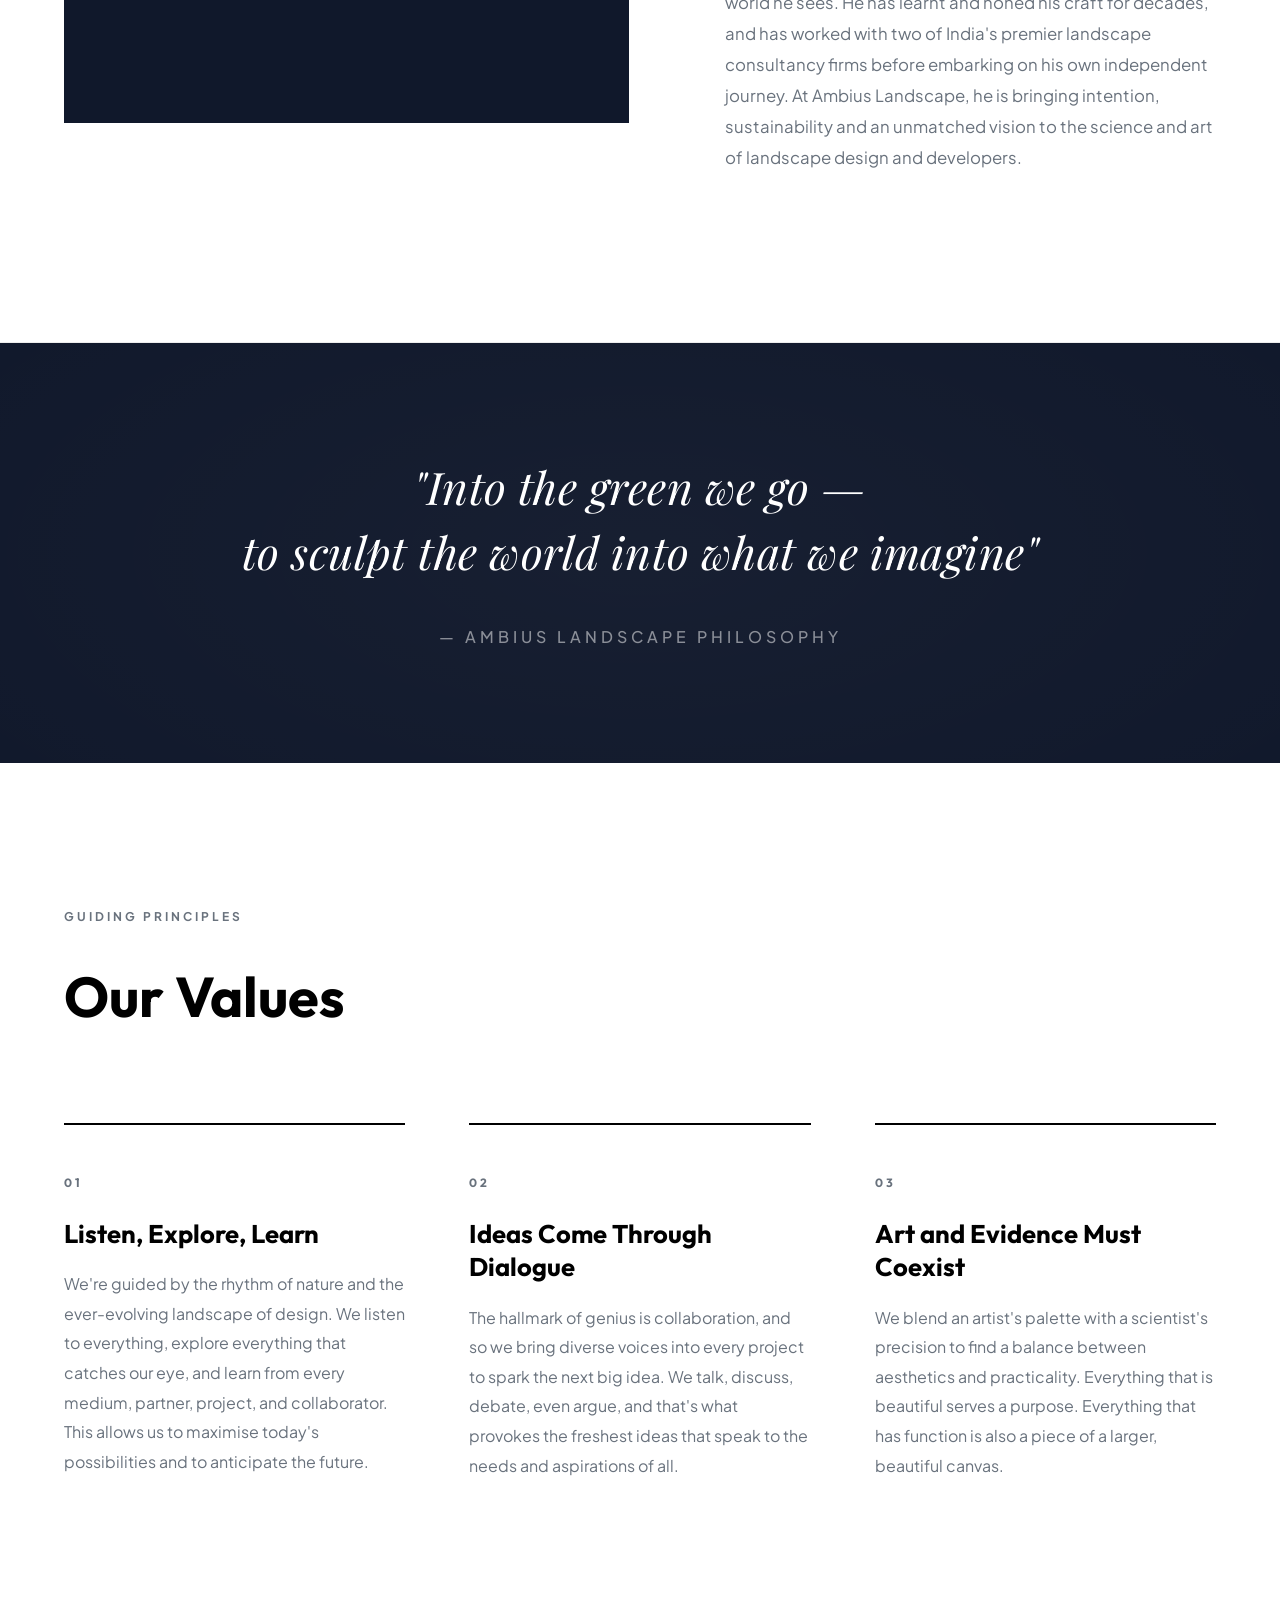
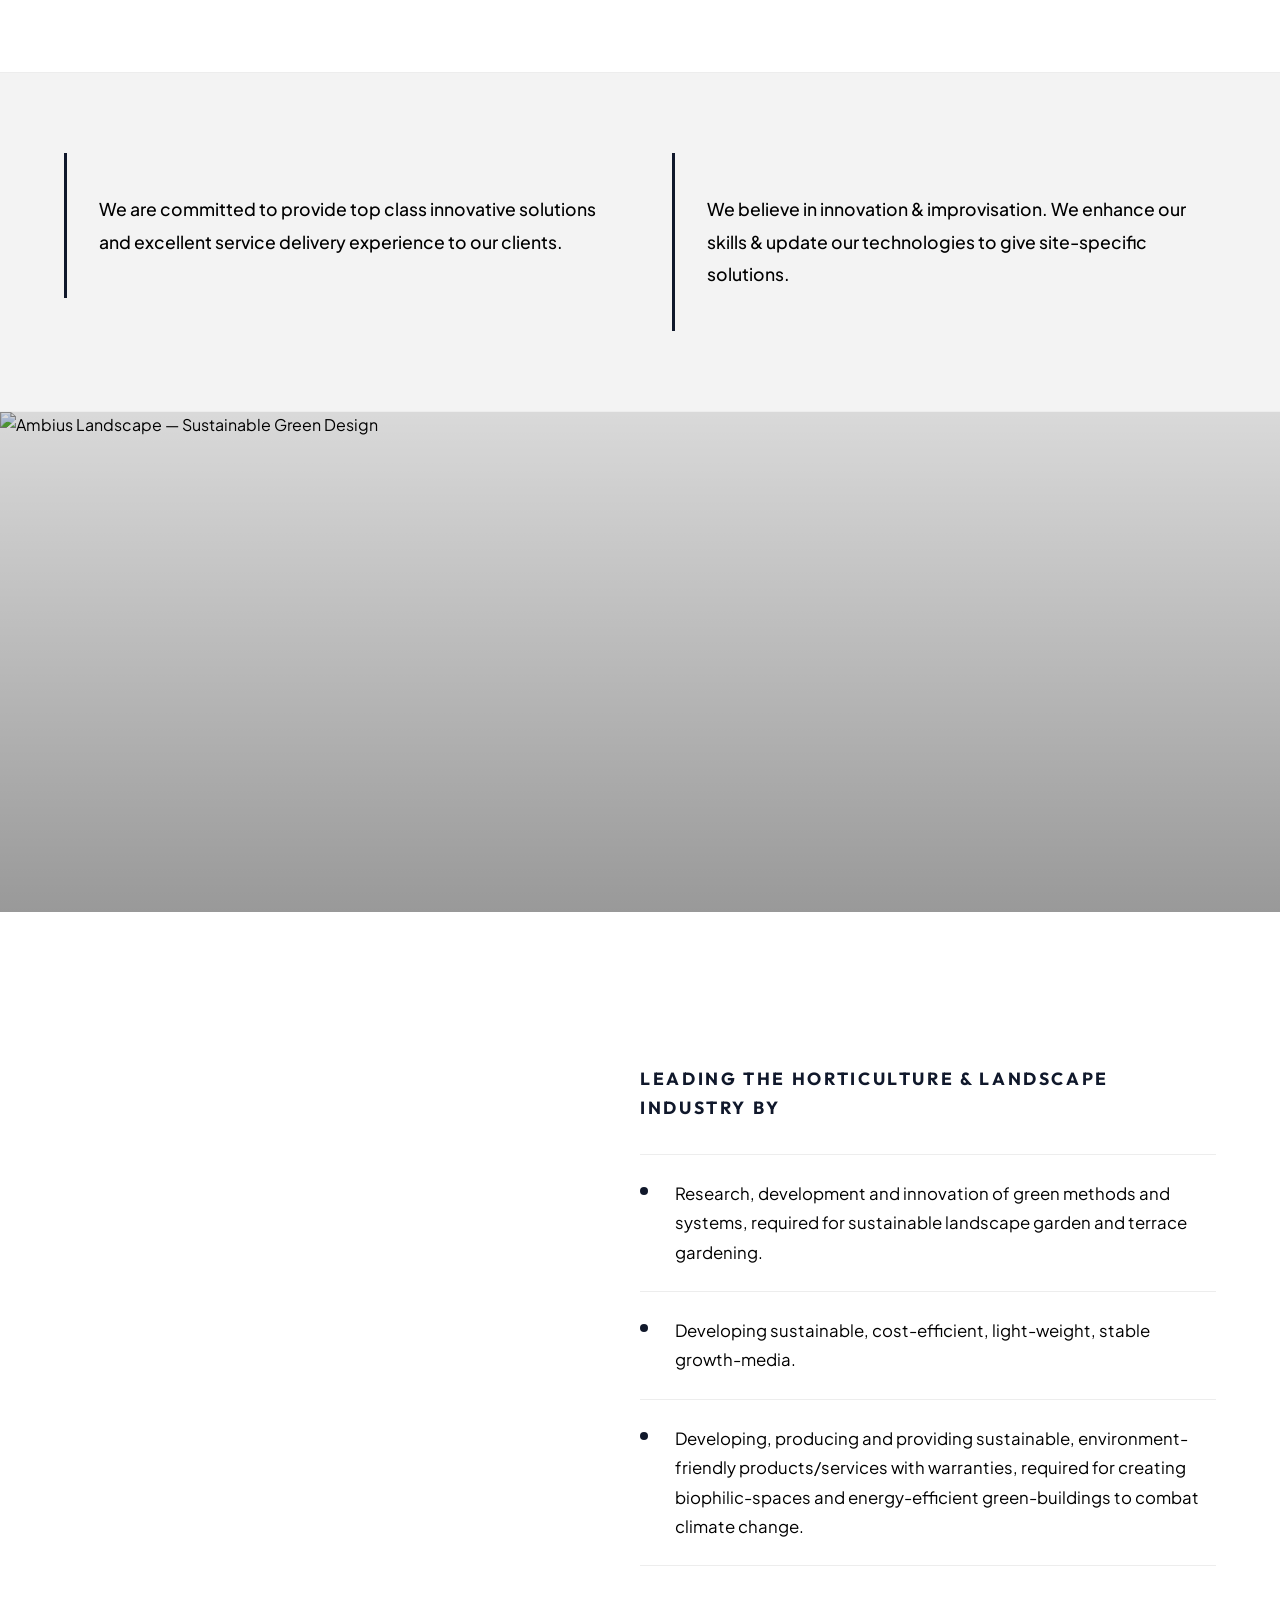
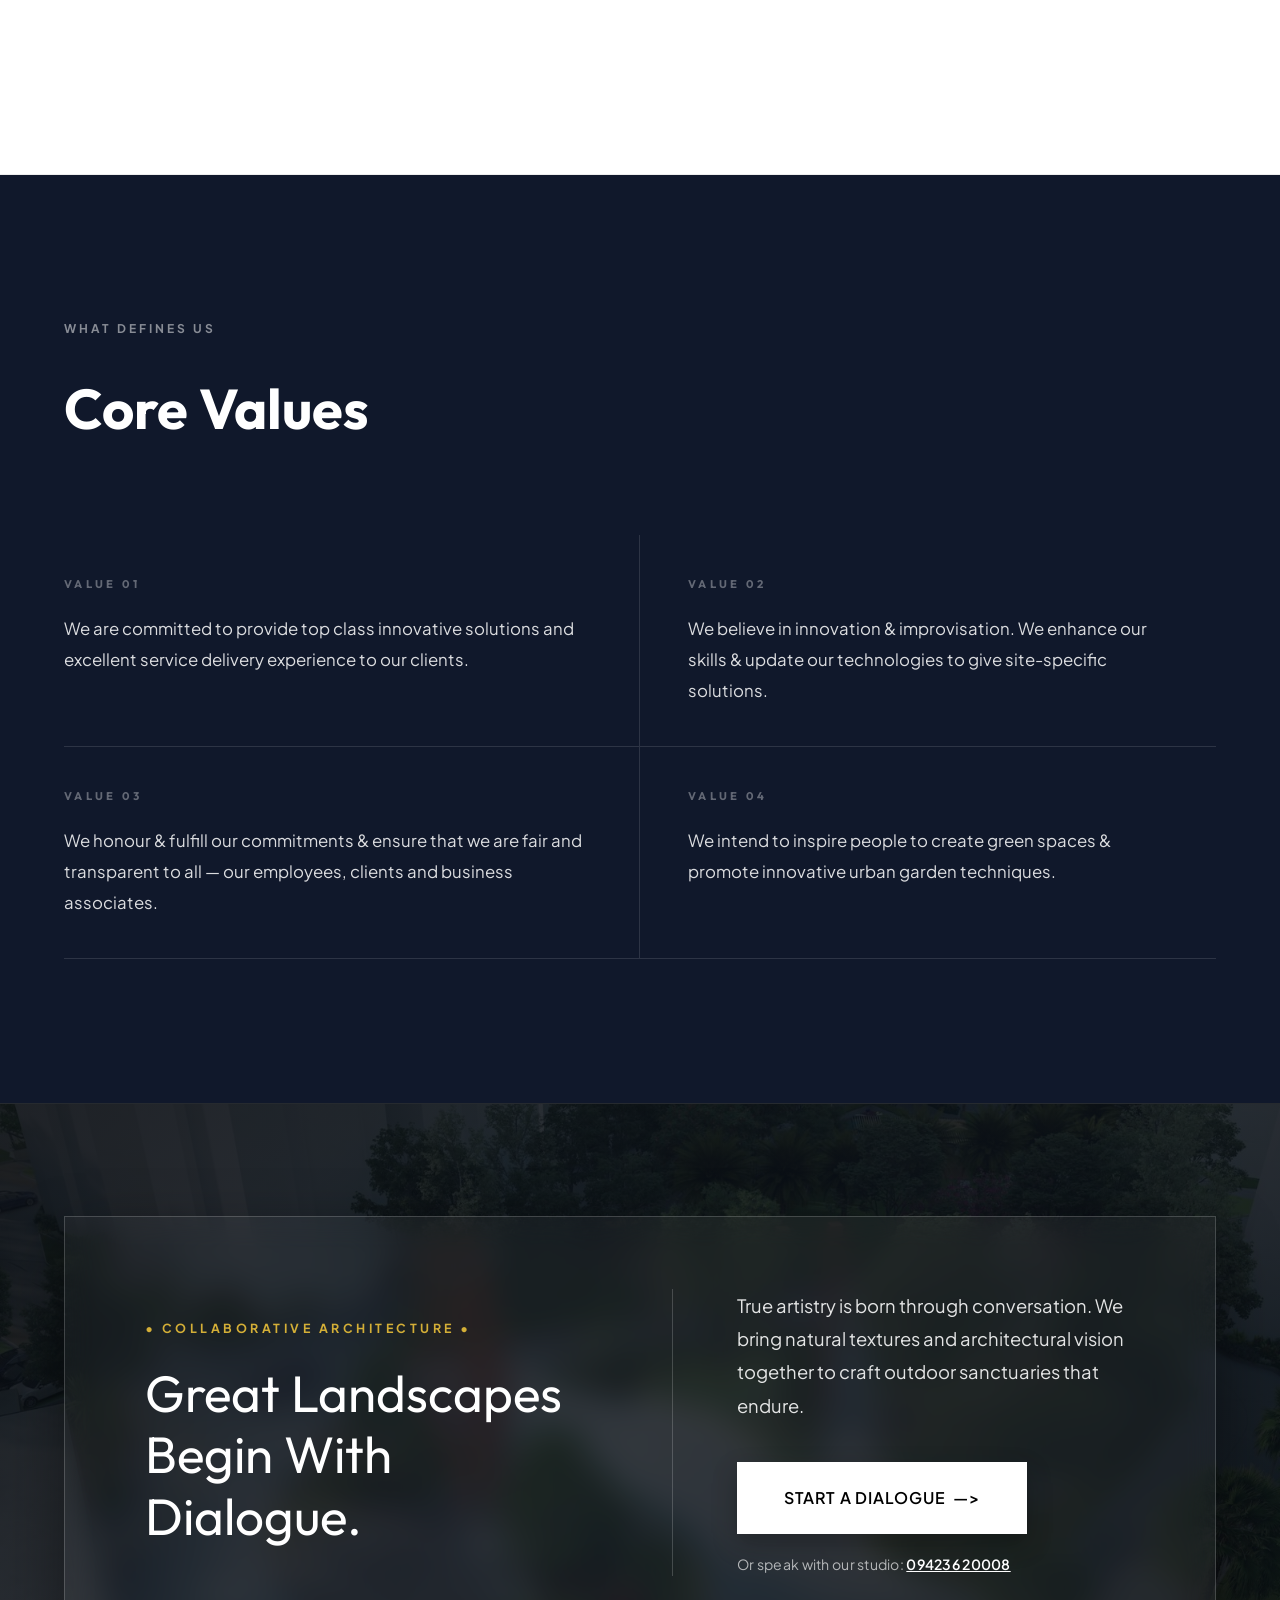
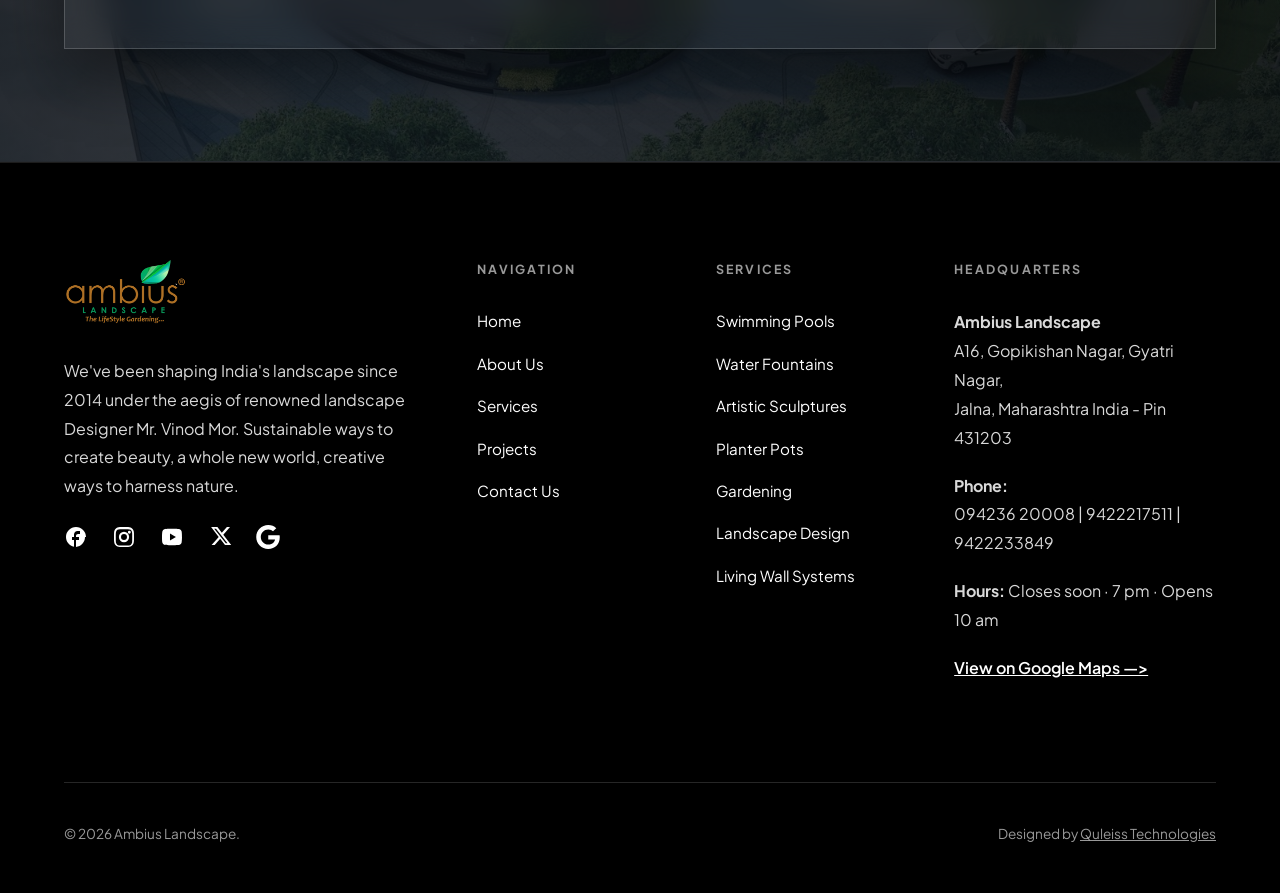
==== commit 18f943c7: "Update footer title to Services and list all 7 service items across all HTML pages" ====
--- a/about.html
+++ b/about.html
@@ -441,7 +441,7 @@
             <li><a href="index.html" class="nav-link active">Home</a></li>
             <li><a href="about.html" class="nav-link">About Us</a></li>
             <li class="nav-dropdown">
-                <a href="javascript:void(0)" class="nav-link">Projects ▾</a>
+                <a href="javascript:void(0)" class="nav-link">Services ▾</a>
                 <ul class="dropdown-menu">
                     <li><a href="swimming-pools.html">Swimming Pools</a></li>
                     <li><a href="water-fountains.html">Water Fountains</a></li>
@@ -452,6 +452,7 @@
                     <li><a href="living-wall-systems.html">Living Wall Systems</a></li>
                 </ul>
             </li>
+            <li><a href="projects.html" class="nav-link">Projects</a></li>
             <li><a href="contact.html" class="nav-link">Contact Us</a></li>
         </ul>
         <a href="contact.html" class="nav-cta">Inquire Now</a>
@@ -468,7 +469,7 @@
         <a href="about.html">About Us</a>
         <div class="mobile-nav-dropdown-group" style="width: 100%; display: flex; flex-direction: column; align-items: stretch;">
             <div class="mobile-dropdown-btn" onclick="this.parentElement.classList.toggle('open'); event.stopPropagation();" style="cursor: pointer;">
-                <span>Projects</span> <span style="font-size: 0.75em; margin-left: 6px; display: inline-block; transition: transform 0.3s ease;">▼</span>
+                <span>Services</span> <span style="font-size: 0.75em; margin-left: 6px; display: inline-block; transition: transform 0.3s ease;">▼</span>
             </div>
             <div class="mobile-submenu-list">
                 <a href="swimming-pools.html" class="mobile-sublink">Swimming Pools</a>
@@ -480,6 +481,7 @@
                 <a href="living-wall-systems.html" class="mobile-sublink">Living Wall Systems</a>
             </div>
         </div>
+        <a href="projects.html">Projects</a>
         <a href="contact.html">Contact Us</a>
         <a href="contact.html">Inquire Now</a>
     </div>
@@ -727,18 +729,22 @@
                 <ul class="ed-footer-links">
                     <li><a href="index.html">Home</a></li>
                     <li><a href="about.html">About Us</a></li>
-                    <li><a href="swimming-pools.html">Projects & Works</a></li>
+                    <li><a href="swimming-pools.html">Services</a></li>
+                    <li><a href="projects.html">Projects</a></li>
                     <li><a href="contact.html">Contact Us</a></li>
                 </ul>
             </div>
 
             <div class="ed-footer-col">
-                <h4>Capabilities</h4>
+                <h4>Services</h4>
                 <ul class="ed-footer-links">
                     <li><a href="swimming-pools.html">Swimming Pools</a></li>
+                    <li><a href="water-fountains.html">Water Fountains</a></li>
+                    <li><a href="sculptures.html">Artistic Sculptures</a></li>
+                    <li><a href="planter-pots.html">Planter Pots</a></li>
+                    <li><a href="gardening.html">Gardening</a></li>
+                    <li><a href="landscape-design.html">Landscape Design</a></li>
                     <li><a href="living-wall-systems.html">Living Wall Systems</a></li>
-                    <li><a href="landscape-design.html">Landscape Garden</a></li>
-                    <li><a href="sculptures.html">Artistic Sculptures</a></li>
                 </ul>
             </div>
 
--- a/style.css
+++ b/style.css
@@ -39,12 +39,6 @@
     box-sizing: border-box;
 }
 
-/* Custom cursor only on devices that have a fine pointer (mouse) */
-@media (pointer: fine) {
-    * {
-        cursor: none !important;
-    }
-}
 
 html {
     scroll-behavior: smooth;
@@ -84,7 +78,7 @@
 /* ==========================================================================
    PREMIUM ANIMATED LOADING SCREEN — AMBIUS LANDSCAPE
    Features: Orbital ring, floating particles, glow pulse, staggered text,
-   cinematic progress bar, dramatic curtain exit
+   cinematic progress bar, smooth full-screen fade exit
    ========================================================================== */
 
 /* ---- MAIN CONTAINER ---- */
@@ -132,14 +126,14 @@
     opacity: 0.5;
 }
 
-/* ---- EXIT ANIMATION (SPLIT CURTAIN) ---- */
+/* ---- EXIT ANIMATION (FULL SCREEN FADE) ---- */
 #ambius-loader.loaded {
-    animation: loaderCurtainExit 1.2s cubic-bezier(0.77, 0, 0.175, 1) forwards;
+    animation: loaderFadeExit 0.9s cubic-bezier(0.4, 0, 0.2, 1) forwards;
     pointer-events: none;
 }
 
 #ambius-loader.loaded .loader-content {
-    animation: loaderContentExit 0.6s cubic-bezier(0.55, 0, 1, 0.45) forwards;
+    animation: loaderContentExit 0.5s cubic-bezier(0.55, 0, 1, 0.45) forwards;
 }
 
 #ambius-loader.loaded .loader-particles {
@@ -433,15 +427,15 @@
     100% { opacity: 0; transform: scale(1.1); filter: blur(6px); }
 }
 
-/* Exit: curtain splits away */
-@keyframes loaderCurtainExit {
+/* Exit: full screen smooth fading effect */
+@keyframes loaderFadeExit {
     0% {
-        clip-path: inset(0 0 0 0);
         opacity: 1;
+        visibility: visible;
     }
     100% {
-        clip-path: inset(0 50% 0 50%);
         opacity: 0;
+        visibility: hidden;
     }
 }
 
@@ -471,53 +465,6 @@
 }
 
 
-/* ==========================================================================
-   ANIMATED CUSTOM CURSOR (EDITORIAL ARCHITECTURAL STYLE)
-   ========================================================================== */
-.cursor-dot {
-    width: 6px;
-    height: 6px;
-    background-color: var(--color-black);
-    position: fixed;
-    border-radius: 50%;
-    pointer-events: none;
-    z-index: 10000000;
-    transform: translate(-50%, -50%);
-    transition: width 0.3s, height 0.3s, background-color 0.3s;
-}
-
-.cursor-ring {
-    width: 36px;
-    height: 36px;
-    border: 1px solid rgba(0, 0, 0, 0.35);
-    position: fixed;
-    border-radius: 50%;
-    pointer-events: none;
-    z-index: 9999999;
-    transform: translate(-50%, -50%);
-    transition: width 0.35s ease, height 0.35s ease, border-color 0.35s ease, background-color 0.35s ease;
-}
-
-.dark-theme-cursor .cursor-dot {
-    background-color: var(--color-white);
-}
-
-.dark-theme-cursor .cursor-ring {
-    border-color: rgba(255, 255, 255, 0.4);
-}
-
-.cursor-hover .cursor-dot {
-    width: 10px;
-    height: 10px;
-    background-color: var(--color-navy);
-}
-
-.cursor-hover .cursor-ring {
-    width: 58px;
-    height: 58px;
-    border-color: var(--color-navy);
-    background-color: rgba(16, 24, 43, 0.06);
-}
 
 /* ==========================================================================
    TRANSPARENT NAVBAR (CASA PALERMO SCREENSHOT STYLE)
@@ -2640,11 +2587,6 @@
         padding-top: 2rem;
     }
 
-    /* Hide custom cursor on touch */
-    .cursor-dot,
-    .cursor-ring {
-        display: none !important;
-    }
 
     /* Loading screen */
     .loader-logo {
